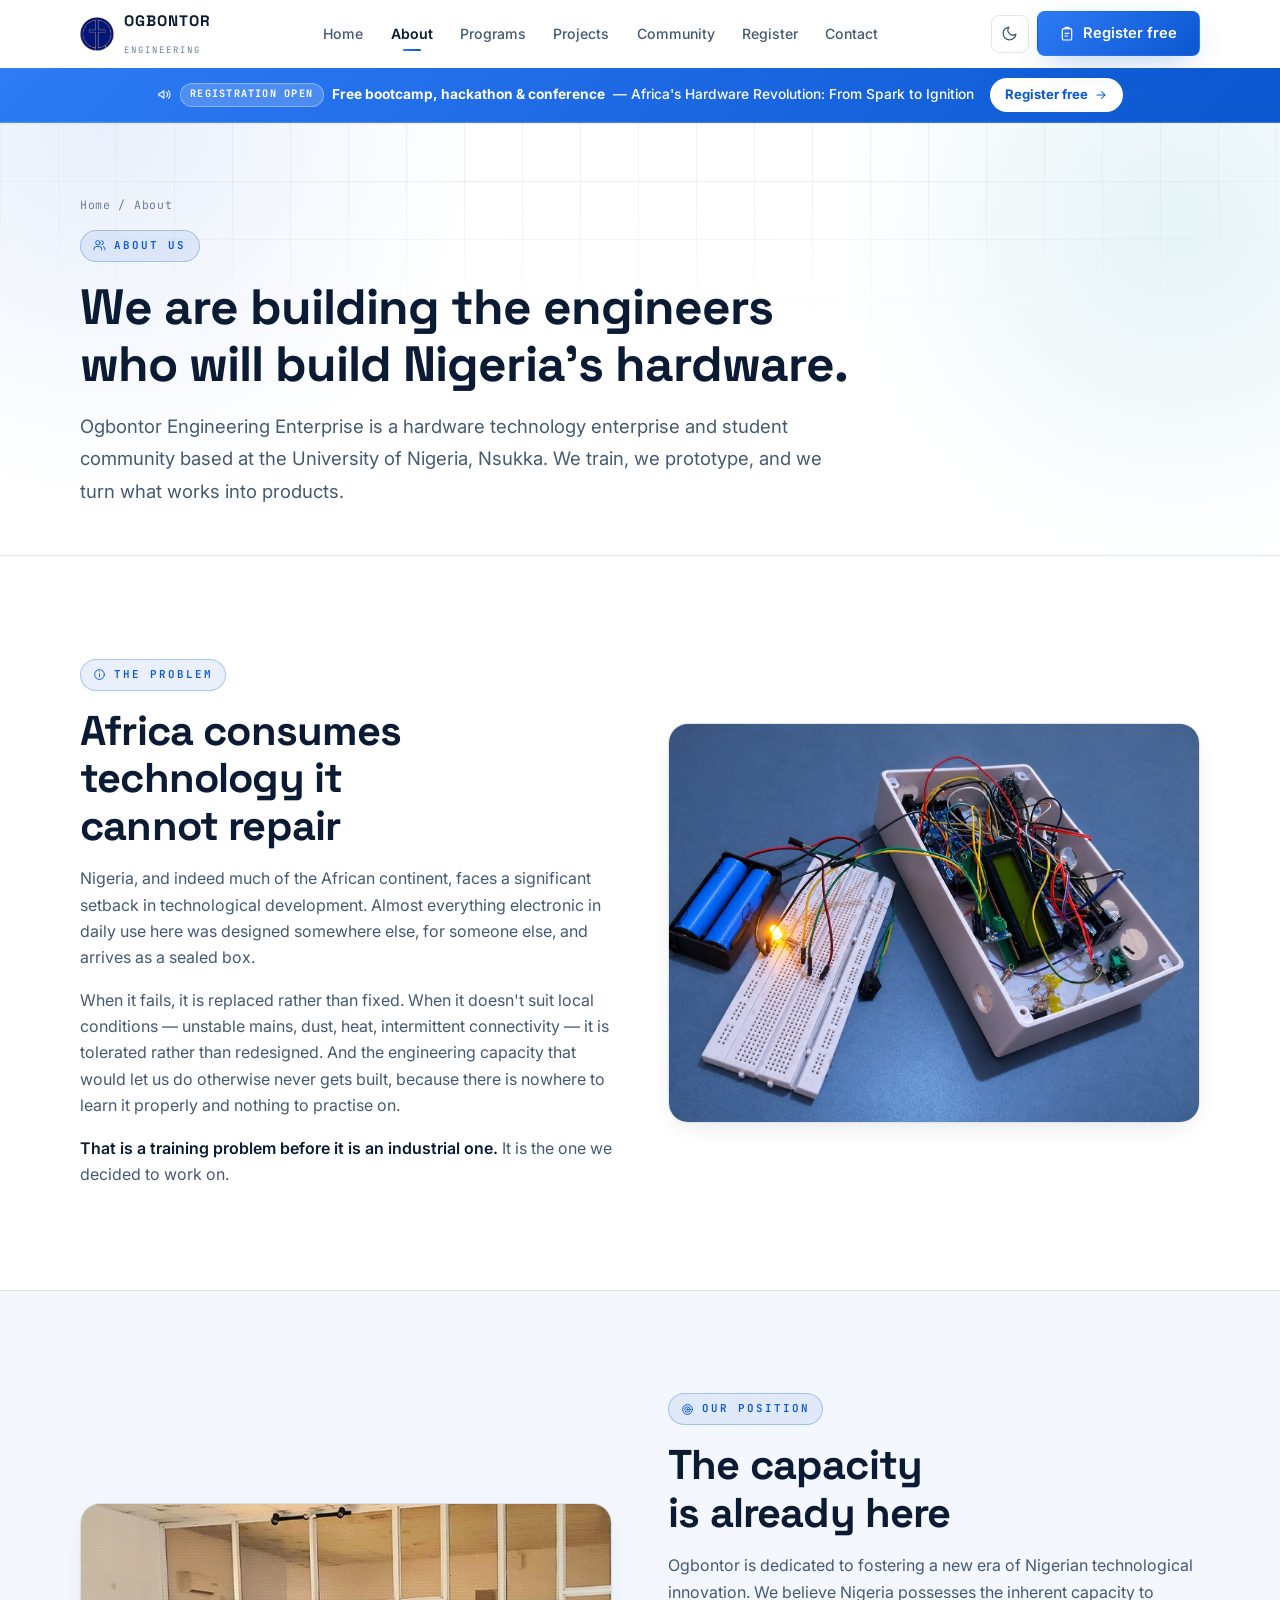
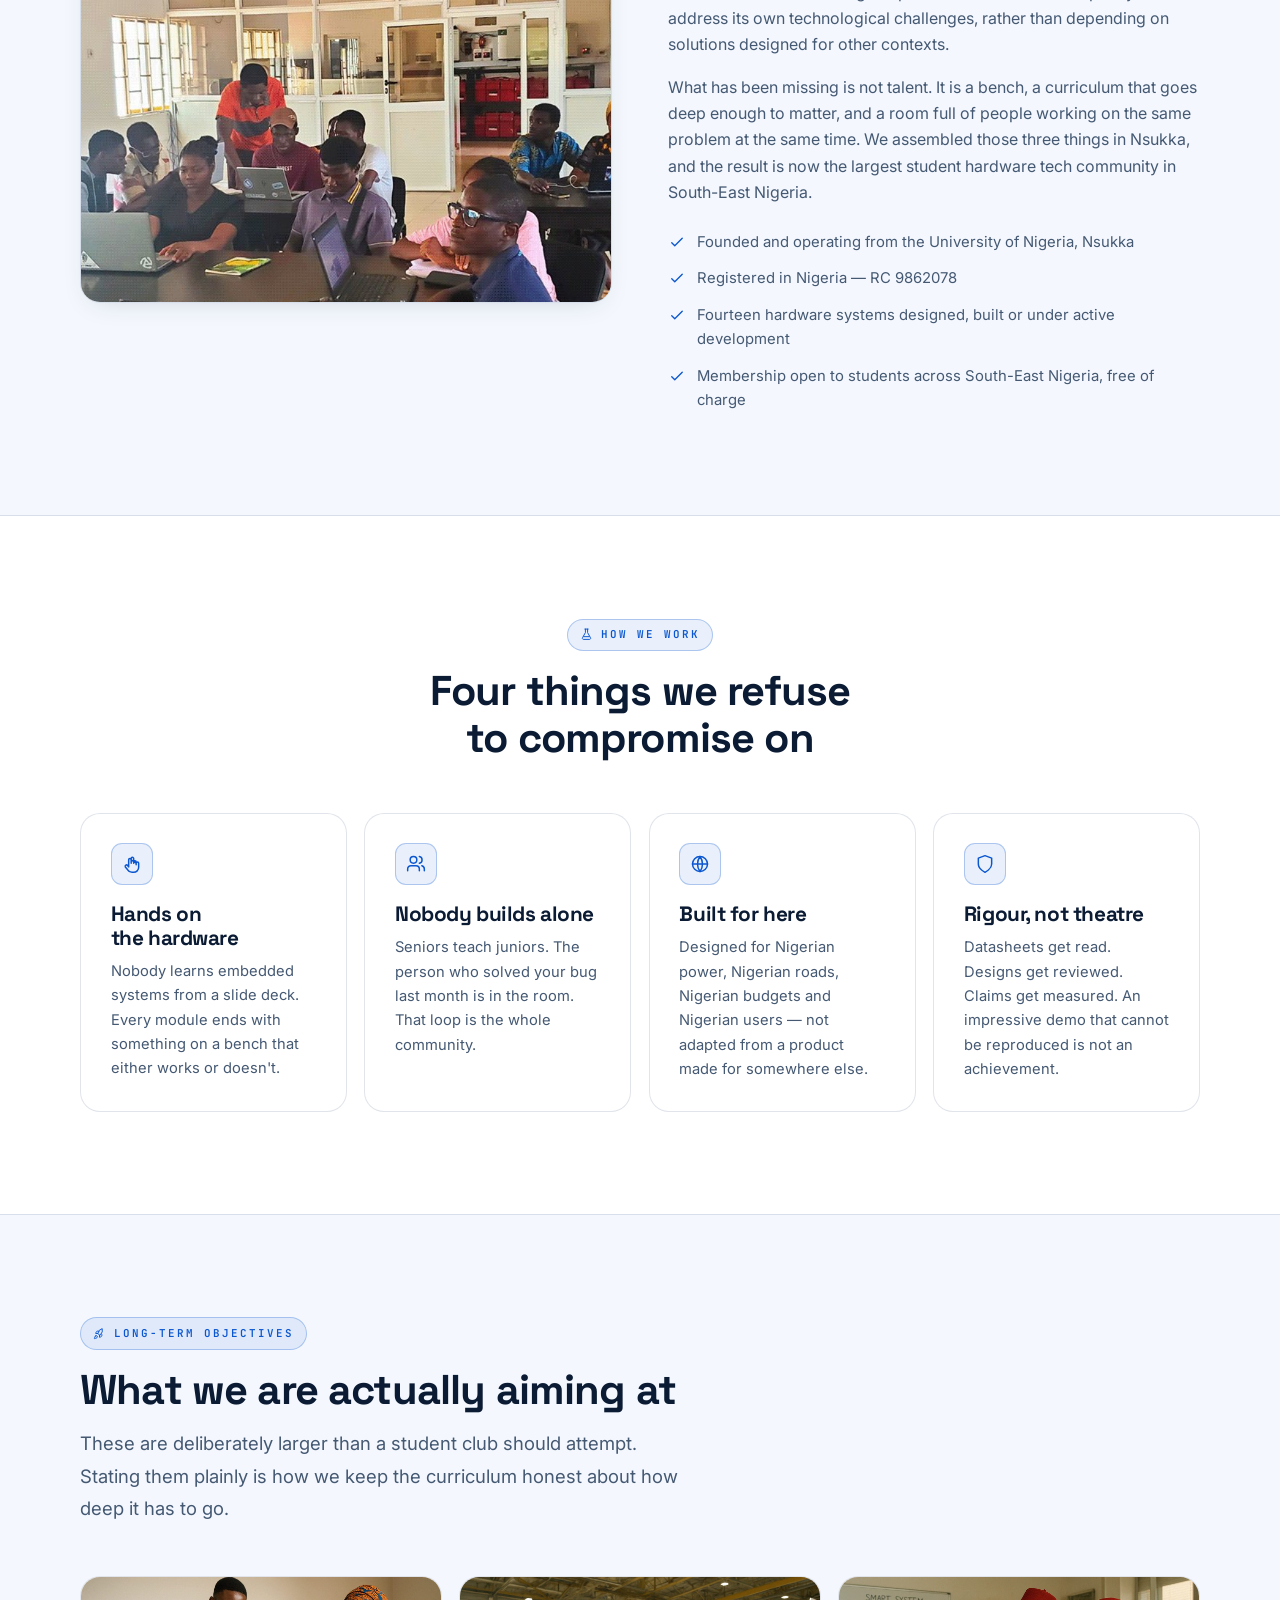
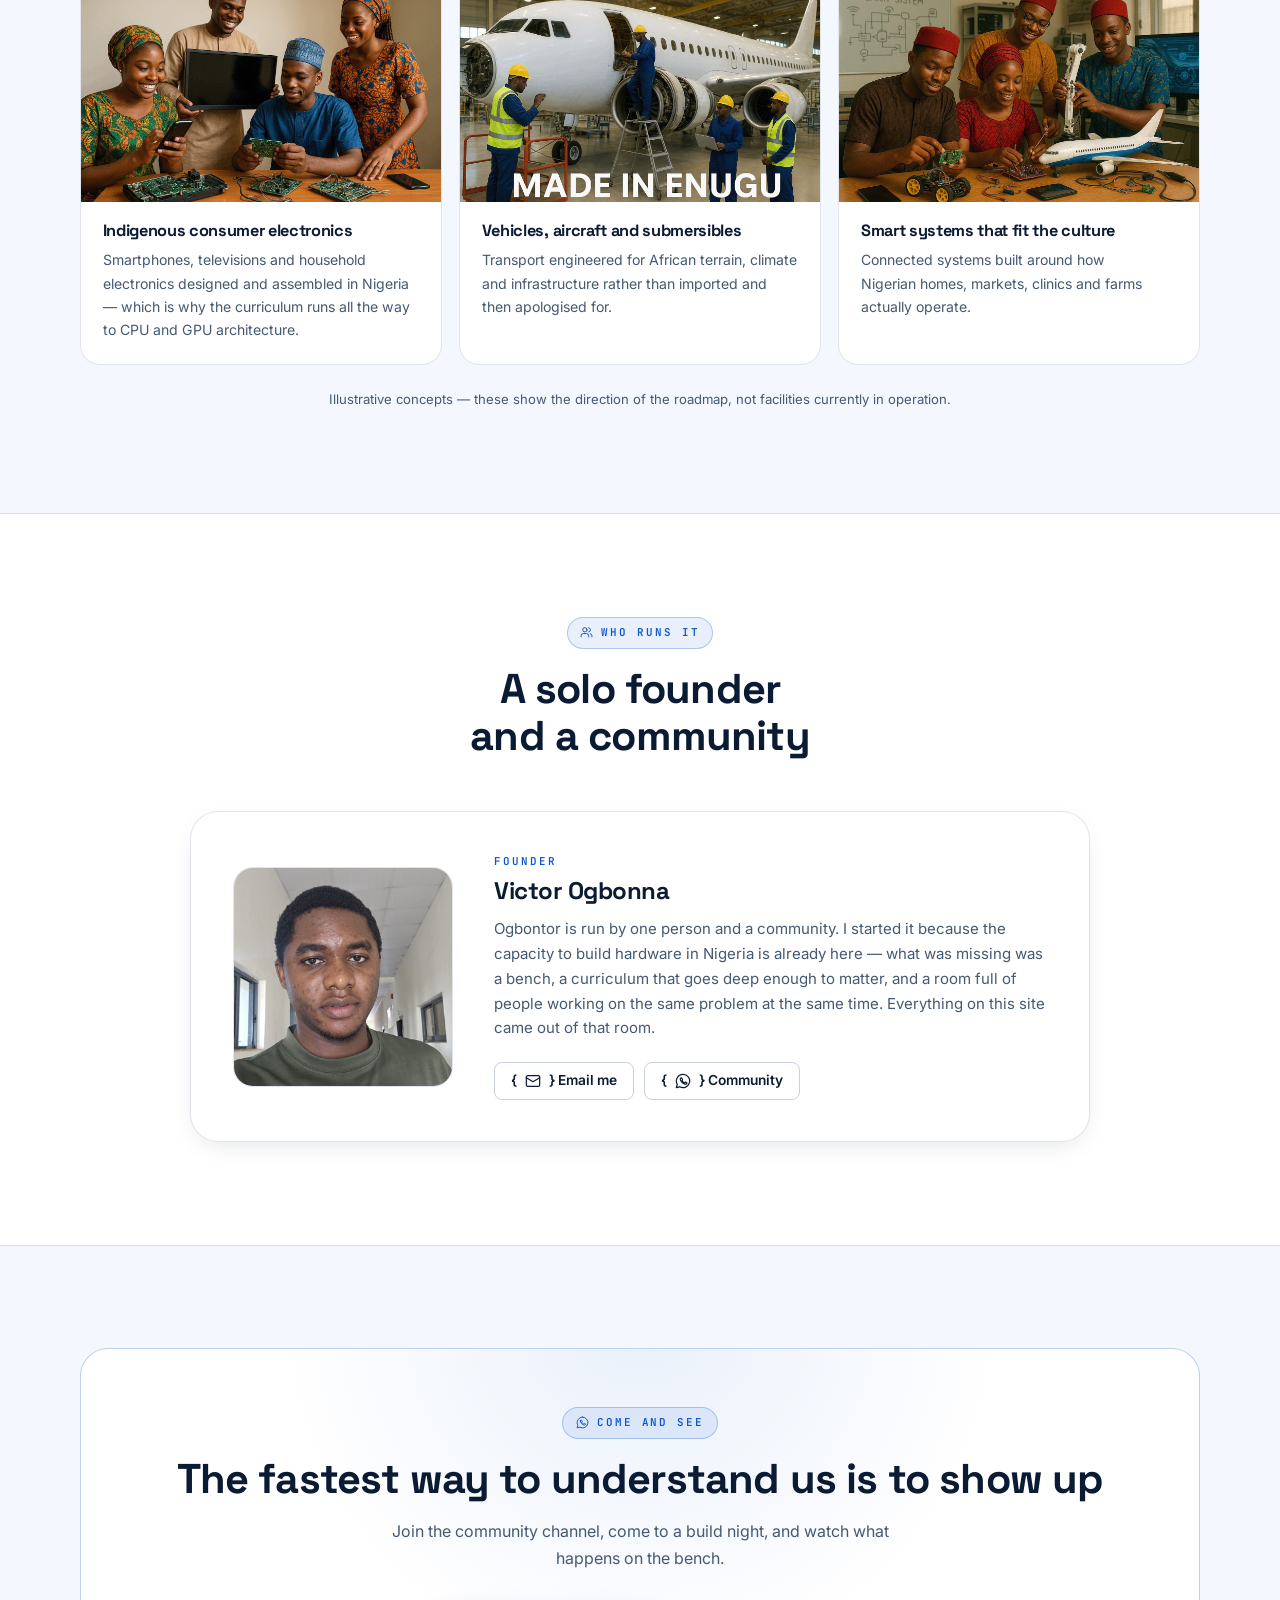
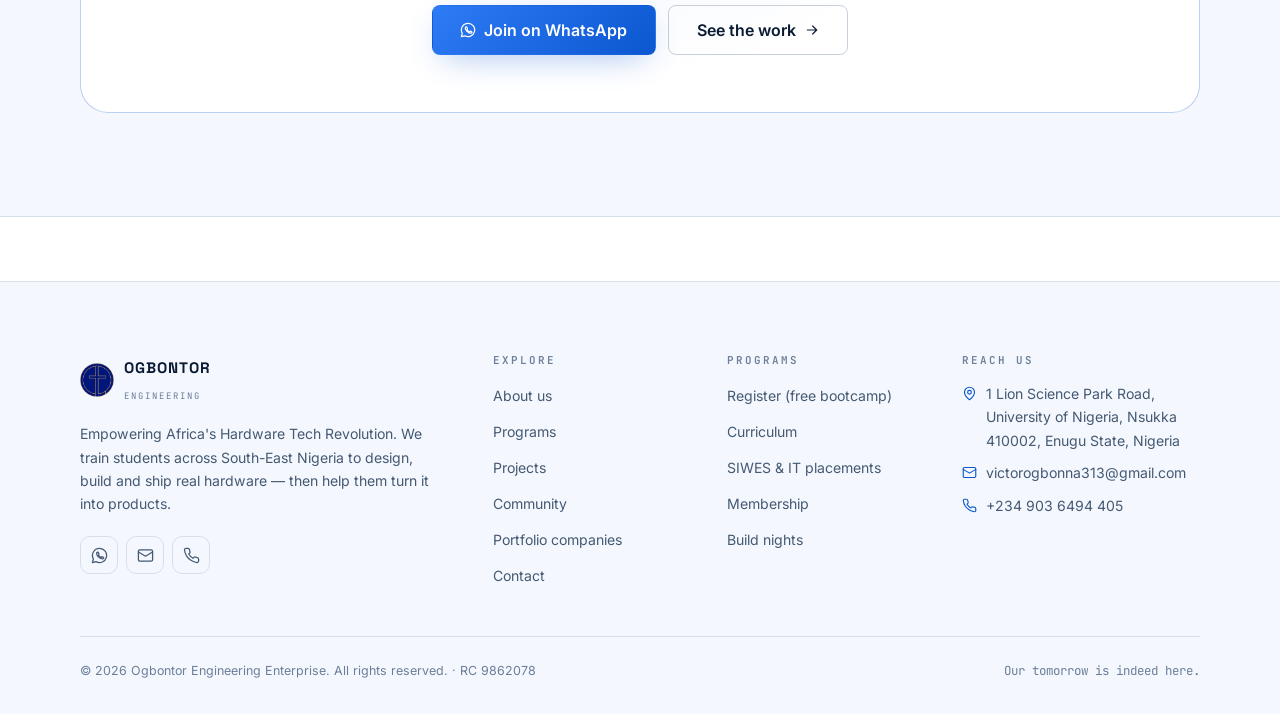
==== about.html @ 810be258 "Pre-warm the registration endpoint on intent; hash asset URLs Apps Script cold starts cost ~30s. A c" ====
<!doctype html>
<html lang="en">
<head>
<meta charset="utf-8">
<meta name="viewport" content="width=device-width, initial-scale=1">
<title>About — Ogbontor Engineering Enterprise</title>
<meta name="description" content="Who we are: a hardware technology enterprise and the largest student hardware tech community in South-East Nigeria, based at the University of Nigeria, Nsukka.">
<meta name="theme-color" content="#0B57D0">
<link rel="canonical" href="https://ogbontor.com/about.html">
<meta property="og:type" content="website">
<meta property="og:site_name" content="Ogbontor Engineering Enterprise">
<meta property="og:title" content="About — Ogbontor Engineering Enterprise">
<meta property="og:description" content="Who we are: a hardware technology enterprise and the largest student hardware tech community in South-East Nigeria, based at the University of Nigeria, Nsukka.">
<meta property="og:url" content="https://ogbontor.com/about.html">
<meta property="og:image" content="https://ogbontor.com/assets/img/og-image.png">
<meta name="twitter:card" content="summary_large_image">
<link rel="icon" href="assets/img/favicon.png" type="image/png">
<link rel="apple-touch-icon" href="assets/img/favicon.png">
<link rel="preconnect" href="https://fonts.googleapis.com">
<link rel="preconnect" href="https://fonts.gstatic.com" crossorigin>
<link rel="stylesheet" href="https://fonts.googleapis.com/css2?family=Inter:wght@400;500;600;700&family=Space+Grotesk:wght@500;600;700&family=JetBrains+Mono:wght@400;600&display=swap">
<meta name="register-endpoint" content="https://script.google.com/macros/s/AKfycbyH2rW40zmKwwqDDqF91gTuwTG6fb1hSAtO6N1WHHh8ukCKSzHLNXvC14F_ccUOmxnA/exec">
<link rel="stylesheet" href="assets/css/styles.css?v=672680fc">
<noscript><style>.reveal{opacity:1!important;transform:none!important}</style></noscript>
<script type="application/ld+json">
{
  "@context": "https://schema.org",
  "@type": ["Organization", "EducationalOrganization"],
  "name": "Ogbontor Engineering Enterprise",
  "alternateName": "Ogbontor",
  "url": "https://ogbontor.com/",
  "logo": "https://ogbontor.com/assets/img/logo.png",
  "image": "https://ogbontor.com/assets/img/og-image.png",
  "description": "The largest student hardware tech community in South-East Nigeria — training students in embedded systems, robotics, IoT and blockchain hardware.",
  "email": "victorogbonna313@gmail.com",
  "telephone": "+2349036494405",
  "slogan": "Empowering Africa's Hardware Tech Revolution",
  "identifier": "RC 9862078",
  "address": {
    "@type": "PostalAddress",
    "streetAddress": "1 Lion Science Park Road, University of Nigeria",
    "addressLocality": "Nsukka",
    "postalCode": "410002",
    "addressRegion": "Enugu State",
    "addressCountry": "NG"
  },
  "areaServed": "South-East Nigeria",
  "sameAs": ["https://chat.whatsapp.com/CBLct4fEPPa8FAFz10cGH8"]
}
</script>

<script>
  // Set the theme before first paint so there is no flash of the wrong colours.
  // Blue-on-white is the brand default; only an explicit choice switches to dark.
  (function(){try{if(localStorage.getItem("ogbontor-theme")==="dark")
     document.documentElement.setAttribute("data-theme","dark");}catch(e){}})();
</script>
</head>
<body>
<a class="skip-link" href="#main">Skip to content</a>

<header class="site-header">
  <div class="container nav">
    <a class="brand" href="index.html" aria-label="Ogbontor Engineering Enterprise — home">
      <img src="assets/img/logo.png" alt="" width="34" height="34">
      <span>
        <span class="brand-name">OGBONTOR</span><br>
        <span class="brand-sub">Engineering</span>
      </span>
    </a>

    <nav id="primary-nav" class="nav-links" aria-label="Primary">
          <a href="index.html">Home</a>
          <a href="about.html">About</a>
          <a href="programs.html">Programs</a>
          <a href="projects.html">Projects</a>
          <a href="community.html">Community</a>
          <a href="register.html">Register</a>
          <a href="contact.html">Contact</a>
    </nav>

    <div class="nav-actions">
      <button class="icon-btn" data-theme-toggle type="button" aria-label="Switch colour theme">
        <span class="theme-icon-sun"><svg viewBox="0 0 24 24" fill="none" stroke="currentColor" stroke-width="1.8" stroke-linecap="round" stroke-linejoin="round" aria-hidden="true"><circle cx="12" cy="12" r="4"/><path d="M12 2v2m0 16v2M4.9 4.9l1.4 1.4m11.4 11.4 1.4 1.4M2 12h2m16 0h2M4.9 19.1l1.4-1.4M17.7 6.3l1.4-1.4"/></svg></span>
        <span class="theme-icon-moon"><svg viewBox="0 0 24 24" fill="none" stroke="currentColor" stroke-width="1.8" stroke-linecap="round" stroke-linejoin="round" aria-hidden="true"><path d="M21 12.8A9 9 0 1 1 11.2 3a7 7 0 0 0 9.8 9.8z"/></svg></span>
      </button>
      <a class="btn btn--primary nav-cta" href="register.html"><svg viewBox="0 0 24 24" fill="none" stroke="currentColor" stroke-width="1.8" stroke-linecap="round" stroke-linejoin="round" aria-hidden="true"><rect x="5" y="4" width="14" height="17" rx="2"/><path d="M9 4V3a1 1 0 0 1 1-1h4a1 1 0 0 1 1 1v1"/><path d="M9 11h6M9 15h4"/></svg> Register free</a>
      <button class="icon-btn nav-toggle" data-nav-toggle type="button"
              aria-label="Toggle navigation" aria-expanded="false" aria-controls="primary-nav">
        <svg viewBox="0 0 24 24" fill="none" stroke="currentColor" stroke-width="1.8" stroke-linecap="round" stroke-linejoin="round" aria-hidden="true"><path d="M3 6h18M3 12h18M3 18h18"/></svg>
      </button>
    </div>
  </div>
</header>

<main id="main">

<div class="alert-bar">
  <div class="container">
    <p>
      <svg viewBox="0 0 24 24" fill="none" stroke="currentColor" stroke-width="1.8" stroke-linecap="round" stroke-linejoin="round" aria-hidden="true"><path d="M3 11v2a1 1 0 0 0 1 1h2l5 4V6L6 10H4a1 1 0 0 0-1 1z"/><path d="M15.5 8.5a5 5 0 0 1 0 7M18.5 6a9 9 0 0 1 0 12"/></svg>
      <span class="pill">Registration open</span>
      <strong>Free bootcamp, hackathon &amp; conference</strong>
      <span class="alert-tagline">&mdash; Africa's Hardware Revolution: From Spark to Ignition</span>
    </p>
    <a class="alert-cta" href="register.html">Register free <svg viewBox="0 0 24 24" fill="none" stroke="currentColor" stroke-width="1.8" stroke-linecap="round" stroke-linejoin="round" aria-hidden="true"><path d="M5 12h14m-6-6 6 6-6 6"/></svg></a>
  </div>
</div>
  <section class="page-hero">
    <div class="backdrop"><div class="grid-lines"></div></div>
    <div class="container">
      <p class="crumbs"><a href="index.html">Home</a> / About</p>
      <span class="eyebrow mt-2"><svg viewBox="0 0 24 24" fill="none" stroke="currentColor" stroke-width="1.8" stroke-linecap="round" stroke-linejoin="round" aria-hidden="true"><path d="M16 20v-2a4 4 0 0 0-4-4H6a4 4 0 0 0-4 4v2"/><circle cx="9" cy="7" r="4"/><path d="M22 20v-2a4 4 0 0 0-3-3.87M16 3.13A4 4 0 0 1 16 11"/></svg> About us</span>
      <h1>We are building the engineers who will build Nigeria's hardware.</h1>
      <p class="lede">Ogbontor Engineering Enterprise is a hardware technology enterprise and student community based at the University of Nigeria, Nsukka. We train, we prototype, and we turn what works into products.</p>
    </div>
  </section>

  <section class="section">
    <div class="container">
      <div class="split">
        <div>
          <span class="eyebrow"><svg viewBox="0 0 24 24" fill="none" stroke="currentColor" stroke-width="1.8" stroke-linecap="round" stroke-linejoin="round" aria-hidden="true"><circle cx="12" cy="12" r="9"/><path d="M12 11v5m0-9h.01"/></svg> The problem</span>
          <h2 class="mt-2">Africa consumes technology it cannot repair</h2>
          <div class="prose mt-2">
            <p>Nigeria, and indeed much of the African continent, faces a significant setback in
               technological development. Almost everything electronic in daily use here was designed
               somewhere else, for someone else, and arrives as a sealed box.</p>
            <p>When it fails, it is replaced rather than fixed. When it doesn't suit local conditions —
               unstable mains, dust, heat, intermittent connectivity — it is tolerated rather than redesigned.
               And the engineering capacity that would let us do otherwise never gets built, because there is
               nowhere to learn it properly and nothing to practise on.</p>
            <p><strong>That is a training problem before it is an industrial one.</strong> It is the one we
               decided to work on.</p>
          </div>
        </div>
        <figure class="reveal">
          <img src="assets/img/gallery/solar-build-process.jpg" alt="The solar measurement system under construction on a breadboard" loading="lazy" width="800" height="600">
        </figure>
      </div>
    </div>
  </section>

  <section class="section section--alt">
    <div class="container">
      <div class="split split--flip">
        <div>
          <span class="eyebrow"><svg viewBox="0 0 24 24" fill="none" stroke="currentColor" stroke-width="1.8" stroke-linecap="round" stroke-linejoin="round" aria-hidden="true"><circle cx="12" cy="12" r="9"/><circle cx="12" cy="12" r="5"/><circle cx="12" cy="12" r="1.5"/></svg> Our position</span>
          <h2 class="mt-2">The capacity is already here</h2>
          <div class="prose mt-2">
            <p>Ogbontor is dedicated to fostering a new era of Nigerian technological innovation. We
               believe Nigeria possesses the inherent capacity to address its own technological challenges,
               rather than depending on solutions designed for other contexts.</p>
            <p>What has been missing is not talent. It is a bench, a curriculum that goes deep enough to
               matter, and a room full of people working on the same problem at the same time. We assembled
               those three things in Nsukka, and the result is now the largest student hardware tech community
               in South-East Nigeria.</p>
          </div>
          <ul class="check-list">
            <li><svg viewBox="0 0 24 24" fill="none" stroke="currentColor" stroke-width="1.8" stroke-linecap="round" stroke-linejoin="round" aria-hidden="true"><path d="m5 13 4 4L19 7"/></svg><span>Founded and operating from the University of Nigeria, Nsukka</span></li>
            <li><svg viewBox="0 0 24 24" fill="none" stroke="currentColor" stroke-width="1.8" stroke-linecap="round" stroke-linejoin="round" aria-hidden="true"><path d="m5 13 4 4L19 7"/></svg><span>Registered in Nigeria &mdash; RC 9862078</span></li>
            <li><svg viewBox="0 0 24 24" fill="none" stroke="currentColor" stroke-width="1.8" stroke-linecap="round" stroke-linejoin="round" aria-hidden="true"><path d="m5 13 4 4L19 7"/></svg><span>Fourteen hardware systems designed, built or under active development</span></li>
            <li><svg viewBox="0 0 24 24" fill="none" stroke="currentColor" stroke-width="1.8" stroke-linecap="round" stroke-linejoin="round" aria-hidden="true"><path d="m5 13 4 4L19 7"/></svg><span>Membership open to students across South-East Nigeria, free of charge</span></li>
          </ul>
        </div>
        <figure class="reveal">
          <img src="assets/img/gallery/bootcamp-cohort-wide.jpg" alt="A bootcamp session with members working at computers" loading="lazy" width="800" height="600">
        </figure>
      </div>
    </div>
  </section>

  <section class="section">
    <div class="container">
      <div class="sec-head sec-head--center">
        <span class="eyebrow"><svg viewBox="0 0 24 24" fill="none" stroke="currentColor" stroke-width="1.8" stroke-linecap="round" stroke-linejoin="round" aria-hidden="true"><path d="M9 2h6M10 2v6.5L4.6 18a2 2 0 0 0 1.7 3h11.4a2 2 0 0 0 1.7-3L14 8.5V2"/><path d="M7 16h10"/></svg> How we work</span>
        <h2>Four things we refuse to compromise on</h2>
      </div>
      <div class="grid grid-4">
        <article class="card reveal" data-delay="0.00">
          <div class="card-ico"><svg viewBox="0 0 24 24" fill="none" stroke="currentColor" stroke-width="1.8" stroke-linecap="round" stroke-linejoin="round" aria-hidden="true"><path d="M11 11V5.5a1.5 1.5 0 0 1 3 0V11m0-1.5a1.5 1.5 0 0 1 3 0V13m0-2a1.5 1.5 0 0 1 3 0v5a6 6 0 0 1-6 6h-2a6 6 0 0 1-5.2-3L4 15.5a1.6 1.6 0 0 1 2.7-1.7L8 15.5V7a1.5 1.5 0 0 1 3 0z"/></svg></div>
          <h3>Hands on the hardware</h3><p>Nobody learns embedded systems from a slide deck. Every module ends with something on a bench that either works or doesn't.</p>
        </article>
        <article class="card reveal" data-delay="0.07">
          <div class="card-ico"><svg viewBox="0 0 24 24" fill="none" stroke="currentColor" stroke-width="1.8" stroke-linecap="round" stroke-linejoin="round" aria-hidden="true"><path d="M16 20v-2a4 4 0 0 0-4-4H6a4 4 0 0 0-4 4v2"/><circle cx="9" cy="7" r="4"/><path d="M22 20v-2a4 4 0 0 0-3-3.87M16 3.13A4 4 0 0 1 16 11"/></svg></div>
          <h3>Nobody builds alone</h3><p>Seniors teach juniors. The person who solved your bug last month is in the room. That loop is the whole community.</p>
        </article>
        <article class="card reveal" data-delay="0.14">
          <div class="card-ico"><svg viewBox="0 0 24 24" fill="none" stroke="currentColor" stroke-width="1.8" stroke-linecap="round" stroke-linejoin="round" aria-hidden="true"><circle cx="12" cy="12" r="9"/><path d="M3 12h18M12 3a15 15 0 0 1 0 18 15 15 0 0 1 0-18z"/></svg></div>
          <h3>Built for here</h3><p>Designed for Nigerian power, Nigerian roads, Nigerian budgets and Nigerian users — not adapted from a product made for somewhere else.</p>
        </article>
        <article class="card reveal" data-delay="0.21">
          <div class="card-ico"><svg viewBox="0 0 24 24" fill="none" stroke="currentColor" stroke-width="1.8" stroke-linecap="round" stroke-linejoin="round" aria-hidden="true"><path d="M12 22s8-4 8-10V5l-8-3-8 3v7c0 6 8 10 8 10z"/></svg></div>
          <h3>Rigour, not theatre</h3><p>Datasheets get read. Designs get reviewed. Claims get measured. An impressive demo that cannot be reproduced is not an achievement.</p>
        </article>
      </div>
    </div>
  </section>

  <section class="section section--alt">
    <div class="container">
      <div class="sec-head">
        <span class="eyebrow"><svg viewBox="0 0 24 24" fill="none" stroke="currentColor" stroke-width="1.8" stroke-linecap="round" stroke-linejoin="round" aria-hidden="true"><path d="M4.5 16.5c-1.5 1.3-2 5-2 5s3.7-.5 5-2a2.1 2.1 0 0 0-3-3z"/><path d="M12 15 9 12a11 11 0 0 1 8-9 11 11 0 0 1-3 11z"/><path d="M9 12H5s.5-3 2-4 4 0 4 0"/><path d="M12 15v4s3-.5 4-2 0-4 0-4"/></svg> Long-term objectives</span>
        <h2>What we are actually aiming at</h2>
        <p class="lede">These are deliberately larger than a student club should attempt. Stating them
          plainly is how we keep the curriculum honest about how deep it has to go.</p>
      </div>
      <div class="grid grid-3">
        <article class="project reveal">
          <div class="project-media">
            <img src="assets/img/gallery/vision-electronics.jpg" alt="Concept: Nigerian engineers working with circuit boards and consumer devices" loading="lazy" width="800" height="500">
          </div>
          <div class="project-body">
            <h3>Indigenous consumer electronics</h3>
            <p>Smartphones, televisions and household electronics designed and assembled in Nigeria — which is
               why the curriculum runs all the way to CPU and GPU architecture.</p>
          </div>
        </article>
        <article class="project reveal" data-delay="0.08">
          <div class="project-media">
            <img src="assets/img/gallery/made-in-enugu-aircraft.jpg" alt="Concept: aircraft assembly and maintenance in Enugu" loading="lazy" width="800" height="500">
          </div>
          <div class="project-body">
            <h3>Vehicles, aircraft and submersibles</h3>
            <p>Transport engineered for African terrain, climate and infrastructure rather than imported and
               then apologised for.</p>
          </div>
        </article>
        <article class="project reveal" data-delay="0.16">
          <div class="project-media">
            <img src="assets/img/gallery/vision-smart-systems.jpg" alt="Concept: a team developing smart systems and robotics" loading="lazy" width="800" height="500">
          </div>
          <div class="project-body">
            <h3>Smart systems that fit the culture</h3>
            <p>Connected systems built around how Nigerian homes, markets, clinics and farms actually operate.</p>
          </div>
        </article>
      </div>
      <p class="center muted mt-3" style="font-size:.82rem">Illustrative concepts — these show the direction of the roadmap, not facilities currently in operation.</p>
    </div>
  </section>

  <section class="section">
    <div class="container">
      <div class="sec-head sec-head--center">
        <span class="eyebrow"><svg viewBox="0 0 24 24" fill="none" stroke="currentColor" stroke-width="1.8" stroke-linecap="round" stroke-linejoin="round" aria-hidden="true"><path d="M16 20v-2a4 4 0 0 0-4-4H6a4 4 0 0 0-4 4v2"/><circle cx="9" cy="7" r="4"/><path d="M22 20v-2a4 4 0 0 0-3-3.87M16 3.13A4 4 0 0 1 16 11"/></svg> Who runs it</span>
        <h2>A solo founder and a community</h2>
      </div>
        <article class="founder reveal">
          <img src="assets/img/team/founder.jpg" alt="Victor Ogbonna, founder of Ogbontor Engineering Enterprise"
               width="360" height="360" loading="lazy">
          <div>
            <p class="founder-role">Founder</p>
            <h3>Victor Ogbonna</h3>
            <p class="founder-bio">Ogbontor is run by one person and a community. I started it because the
              capacity to build hardware in Nigeria is already here — what was missing was a bench, a
              curriculum that goes deep enough to matter, and a room full of people working on the same
              problem at the same time. Everything on this site came out of that room.</p>
            <div class="founder-links">
              <a class="btn btn--ghost" href="mailto:victorogbonna313@gmail.com">{<svg viewBox="0 0 24 24" fill="none" stroke="currentColor" stroke-width="1.8" stroke-linecap="round" stroke-linejoin="round" aria-hidden="true"><rect x="2" y="4" width="20" height="16" rx="2"/><path d="m2 7 10 6 10-6"/></svg>} Email me</a>
              <a class="btn btn--ghost" href="https://chat.whatsapp.com/CBLct4fEPPa8FAFz10cGH8" target="_blank" rel="noopener">{<svg viewBox="0 0 24 24" fill="none" stroke="currentColor" stroke-width="1.8" stroke-linecap="round" stroke-linejoin="round" aria-hidden="true"><path d="M12 2a10 10 0 0 0-8.6 15L2 22l5.1-1.3A10 10 0 1 0 12 2z"/><path d="M8.5 7.8c.2-.4.4-.4.7-.4h.6c.2 0 .4 0 .6.5l.8 2c.1.3 0 .5-.1.7l-.4.5c-.2.2-.3.4-.1.7a7 7 0 0 0 3.2 2.8c.3.1.5.1.7-.1l.6-.7c.2-.2.4-.2.6-.1l1.9.9c.3.1.4.3.4.5a2 2 0 0 1-1.4 1.6c-.5.2-1.2.2-3.5-.8a9.5 9.5 0 0 1-4.6-4.6c-.8-1.7-.6-2.6-.4-3.1z"/></svg>} Community</a>
            </div>
          </div>
        </article>
    </div>
  </section>

  <section class="section section--alt">
    <div class="container">
      <div class="cta-band reveal">
        <span class="eyebrow"><svg viewBox="0 0 24 24" fill="none" stroke="currentColor" stroke-width="1.8" stroke-linecap="round" stroke-linejoin="round" aria-hidden="true"><path d="M12 2a10 10 0 0 0-8.6 15L2 22l5.1-1.3A10 10 0 1 0 12 2z"/><path d="M8.5 7.8c.2-.4.4-.4.7-.4h.6c.2 0 .4 0 .6.5l.8 2c.1.3 0 .5-.1.7l-.4.5c-.2.2-.3.4-.1.7a7 7 0 0 0 3.2 2.8c.3.1.5.1.7-.1l.6-.7c.2-.2.4-.2.6-.1l1.9.9c.3.1.4.3.4.5a2 2 0 0 1-1.4 1.6c-.5.2-1.2.2-3.5-.8a9.5 9.5 0 0 1-4.6-4.6c-.8-1.7-.6-2.6-.4-3.1z"/></svg> Come and see</span>
        <h2 class="mt-2">The fastest way to understand us is to show up</h2>
        <p>Join the community channel, come to a build night, and watch what happens on the bench.</p>
        <div class="hero-cta">
          <a class="btn btn--primary btn--lg" href="https://chat.whatsapp.com/CBLct4fEPPa8FAFz10cGH8" target="_blank" rel="noopener"><svg viewBox="0 0 24 24" fill="none" stroke="currentColor" stroke-width="1.8" stroke-linecap="round" stroke-linejoin="round" aria-hidden="true"><path d="M12 2a10 10 0 0 0-8.6 15L2 22l5.1-1.3A10 10 0 1 0 12 2z"/><path d="M8.5 7.8c.2-.4.4-.4.7-.4h.6c.2 0 .4 0 .6.5l.8 2c.1.3 0 .5-.1.7l-.4.5c-.2.2-.3.4-.1.7a7 7 0 0 0 3.2 2.8c.3.1.5.1.7-.1l.6-.7c.2-.2.4-.2.6-.1l1.9.9c.3.1.4.3.4.5a2 2 0 0 1-1.4 1.6c-.5.2-1.2.2-3.5-.8a9.5 9.5 0 0 1-4.6-4.6c-.8-1.7-.6-2.6-.4-3.1z"/></svg> Join on WhatsApp</a>
          <a class="btn btn--ghost btn--lg" href="projects.html">See the work <svg viewBox="0 0 24 24" fill="none" stroke="currentColor" stroke-width="1.8" stroke-linecap="round" stroke-linejoin="round" aria-hidden="true"><path d="M5 12h14m-6-6 6 6-6 6"/></svg></a>
        </div>
      </div>
    </div>
  </section>

</main>

<footer class="site-footer">
  <div class="container">
    <div class="footer-grid">
      <div class="footer-brand">
        <a class="brand" href="index.html">
          <img src="assets/img/logo.png" alt="" width="34" height="34">
          <span>
            <span class="brand-name">OGBONTOR</span><br>
            <span class="brand-sub">Engineering</span>
          </span>
        </a>
        <p>Empowering Africa's Hardware Tech Revolution. We train students across South-East Nigeria to design, build and ship
           real hardware — then help them turn it into products.</p>
        <div class="socials">
          <a href="https://chat.whatsapp.com/CBLct4fEPPa8FAFz10cGH8" target="_blank" rel="noopener" aria-label="WhatsApp community"><svg viewBox="0 0 24 24" fill="none" stroke="currentColor" stroke-width="1.8" stroke-linecap="round" stroke-linejoin="round" aria-hidden="true"><path d="M12 2a10 10 0 0 0-8.6 15L2 22l5.1-1.3A10 10 0 1 0 12 2z"/><path d="M8.5 7.8c.2-.4.4-.4.7-.4h.6c.2 0 .4 0 .6.5l.8 2c.1.3 0 .5-.1.7l-.4.5c-.2.2-.3.4-.1.7a7 7 0 0 0 3.2 2.8c.3.1.5.1.7-.1l.6-.7c.2-.2.4-.2.6-.1l1.9.9c.3.1.4.3.4.5a2 2 0 0 1-1.4 1.6c-.5.2-1.2.2-3.5-.8a9.5 9.5 0 0 1-4.6-4.6c-.8-1.7-.6-2.6-.4-3.1z"/></svg></a>
          <a href="mailto:victorogbonna313@gmail.com" aria-label="Email us"><svg viewBox="0 0 24 24" fill="none" stroke="currentColor" stroke-width="1.8" stroke-linecap="round" stroke-linejoin="round" aria-hidden="true"><rect x="2" y="4" width="20" height="16" rx="2"/><path d="m2 7 10 6 10-6"/></svg></a>
          <a href="tel:+2349036494405" aria-label="Call us"><svg viewBox="0 0 24 24" fill="none" stroke="currentColor" stroke-width="1.8" stroke-linecap="round" stroke-linejoin="round" aria-hidden="true"><path d="M22 16.9v3a2 2 0 0 1-2.2 2 19.8 19.8 0 0 1-8.6-3.1 19.5 19.5 0 0 1-6-6A19.8 19.8 0 0 1 2.1 4.2 2 2 0 0 1 4.1 2h3a2 2 0 0 1 2 1.7c.1 1 .4 1.9.7 2.8a2 2 0 0 1-.5 2.1L8.1 9.9a16 16 0 0 0 6 6l1.3-1.3a2 2 0 0 1 2.1-.4c.9.3 1.8.6 2.8.7a2 2 0 0 1 1.7 2z"/></svg></a>
        </div>
      </div>

      <div class="footer-col">
        <h2>Explore</h2>
        <ul>
          <li><a href="about.html">About us</a></li>
          <li><a href="programs.html">Programs</a></li>
          <li><a href="projects.html">Projects</a></li>
          <li><a href="community.html">Community</a></li>
          <li><a href="index.html#portfolio">Portfolio companies</a></li>
          <li><a href="contact.html">Contact</a></li>
        </ul>
      </div>

      <div class="footer-col">
        <h2>Programs</h2>
        <ul>
          <li><a href="register.html">Register (free bootcamp)</a></li>
          <li><a href="programs.html#curriculum">Curriculum</a></li>
          <li><a href="programs.html#siwes">SIWES &amp; IT placements</a></li>
          <li><a href="programs.html#membership">Membership</a></li>
          <li><a href="community.html#events">Build nights</a></li>
        </ul>
      </div>

      <div class="footer-col">
        <h2>Reach us</h2>
        <ul class="footer-contact">
          <li><svg viewBox="0 0 24 24" fill="none" stroke="currentColor" stroke-width="1.8" stroke-linecap="round" stroke-linejoin="round" aria-hidden="true"><path d="M20 10c0 6-8 12-8 12s-8-6-8-12a8 8 0 0 1 16 0z"/><circle cx="12" cy="10" r="3"/></svg><a href="https://www.google.com/maps/search/?api=1&query=Lion+Science+Park+Road%2C+University+of+Nigeria%2C+Nsukka%2C+Enugu+State%2C+Nigeria" target="_blank" rel="noopener">1 Lion Science Park Road, University of Nigeria, Nsukka 410002, Enugu State, Nigeria</a></li>
          <li><svg viewBox="0 0 24 24" fill="none" stroke="currentColor" stroke-width="1.8" stroke-linecap="round" stroke-linejoin="round" aria-hidden="true"><rect x="2" y="4" width="20" height="16" rx="2"/><path d="m2 7 10 6 10-6"/></svg><a href="mailto:victorogbonna313@gmail.com">victorogbonna313@gmail.com</a></li>
          <li><svg viewBox="0 0 24 24" fill="none" stroke="currentColor" stroke-width="1.8" stroke-linecap="round" stroke-linejoin="round" aria-hidden="true"><path d="M22 16.9v3a2 2 0 0 1-2.2 2 19.8 19.8 0 0 1-8.6-3.1 19.5 19.5 0 0 1-6-6A19.8 19.8 0 0 1 2.1 4.2 2 2 0 0 1 4.1 2h3a2 2 0 0 1 2 1.7c.1 1 .4 1.9.7 2.8a2 2 0 0 1-.5 2.1L8.1 9.9a16 16 0 0 0 6 6l1.3-1.3a2 2 0 0 1 2.1-.4c.9.3 1.8.6 2.8.7a2 2 0 0 1 1.7 2z"/></svg><a href="tel:+2349036494405">+234 903 6494 405</a></li>
        </ul>
      </div>
    </div>

    <div class="footer-bottom">
      <span>&copy; <span data-year>2026</span> Ogbontor Engineering Enterprise. All rights reserved. &middot; RC 9862078</span>
      <span class="mono">Our tomorrow is indeed here.</span>
    </div>
  </div>
</footer>

<div class="lightbox" data-lightbox role="dialog" aria-modal="true" aria-label="Image viewer">
  <button class="lightbox-close" type="button" aria-label="Close image viewer"><svg viewBox="0 0 24 24" fill="none" stroke="currentColor" stroke-width="1.8" stroke-linecap="round" stroke-linejoin="round" aria-hidden="true"><path d="M18 6 6 18M6 6l12 12"/></svg></button>
  <div>
    <img alt="">
    <p class="lightbox-cap"></p>
  </div>
</div>

<script src="assets/js/main.js?v=75091985"></script>
</body>
</html>
---- assets/css/styles.css ----
/* ==========================================================================
   Ogbontor Engineering Enterprise — design system
   Dark-first. Light theme is a full token swap, not an afterthought.
   ========================================================================== */

/* ---------- Tokens ----------
   Blue and white is the brand. Light is the DEFAULT theme; dark is a deep-navy
   variant of the same palette, opted into via [data-theme="dark"].            */
:root {
  --ink:        #FFFFFF;
  --surface:    #F4F8FE;
  --surface-2:  #FFFFFF;
  --surface-3:  #E9F1FC;
  --line:       rgba(10, 42, 94, .12);
  --line-2:     rgba(10, 42, 94, .22);
  --text:       #0A1B33;
  --text-muted: #455973;
  --text-subtle:#6B7E99;

  --accent:      #0B57D0;
  --accent-hi:   #2E7BF6;
  --accent-deep: #063A93;
  --accent-soft: rgba(11, 87, 208, .09);
  --accent-line: rgba(11, 87, 208, .28);
  --cyan:        #0A8FB3;
  --cyan-soft:   rgba(10, 143, 179, .10);

  --grad:      linear-gradient(135deg, #2E7BF6 0%, #0B57D0 100%);
  --grad-text: linear-gradient(100deg, #2E7BF6 0%, #0B57D0 55%, #063A93 100%);
  --glow:      0 10px 34px -12px rgba(11, 87, 208, .45);

  --shadow-sm: 0 1px 2px rgba(10, 27, 51, .06);
  --shadow:    0 8px 28px -12px rgba(10, 27, 51, .18);
  --shadow-lg: 0 24px 58px -24px rgba(10, 27, 51, .26);

  --r-sm: 8px; --r: 14px; --r-lg: 20px; --r-xl: 28px;
  --container: 1200px;
  --pad: clamp(1.15rem, 4vw, 2.5rem);

  --font: "Inter", ui-sans-serif, system-ui, -apple-system, "Segoe UI", Roboto, sans-serif;
  --font-display: "Space Grotesk", var(--font);
  --font-mono: "JetBrains Mono", ui-monospace, SFMono-Regular, Menlo, monospace;

  --header-h: 68px;
  color-scheme: light;
}

[data-theme="dark"] {
  --ink:        #060C18;
  --surface:    #0B1424;
  --surface-2:  #101B2F;
  --surface-3:  #16233B;
  --line:       rgba(255, 255, 255, .10);
  --line-2:     rgba(255, 255, 255, .18);
  --text:       #EAF1FB;
  --text-muted: #9DAFC7;
  --text-subtle:#6E819B;

  --accent:      #5C9BFF;
  --accent-hi:   #8CBAFF;
  --accent-deep: #2E7BF6;
  --accent-soft: rgba(92, 155, 255, .14);
  --accent-line: rgba(92, 155, 255, .32);
  --cyan:        #35C7E4;
  --cyan-soft:   rgba(53, 199, 228, .13);

  --grad:      linear-gradient(135deg, #5C9BFF 0%, #2E7BF6 100%);
  --grad-text: linear-gradient(100deg, #8CBAFF 0%, #5C9BFF 52%, #2E7BF6 100%);
  --glow:      0 10px 40px -12px rgba(92, 155, 255, .45);
  --shadow-sm: 0 1px 2px rgba(0, 0, 0, .4);
  --shadow:    0 8px 30px -10px rgba(0, 0, 0, .6);
  --shadow-lg: 0 24px 60px -20px rgba(0, 0, 0, .75);
  color-scheme: dark;
}

/* ---------- Reset ---------- */
*, *::before, *::after { box-sizing: border-box; }
* { margin: 0; }
html { -webkit-text-size-adjust: 100%; scroll-behavior: smooth; scroll-padding-top: calc(var(--header-h) + 18px); }
@media (prefers-reduced-motion: reduce) {
  html { scroll-behavior: auto; }
  *, *::before, *::after { animation-duration: .001ms !important; animation-iteration-count: 1 !important; transition-duration: .001ms !important; }
}
body {
  font-family: var(--font);
  background: var(--ink);
  color: var(--text);
  line-height: 1.65;
  -webkit-font-smoothing: antialiased;
  overflow-x: hidden;
}
img, svg, video { display: block; max-width: 100%; height: auto; }
a { color: inherit; text-decoration: none; }
button, input, textarea, select { font: inherit; color: inherit; }
:focus-visible { outline: 2px solid var(--accent); outline-offset: 3px; border-radius: 4px; }
::selection { background: var(--accent); color: #fff; }

/* ---------- Type ---------- */
h1,h2,h3,h4 { font-family: var(--font-display); font-weight: 700; line-height: 1.14; letter-spacing: -.02em; text-wrap: balance; }
h1 { font-size: clamp(2.2rem, 6vw, 4rem); }
h2 { font-size: clamp(1.65rem, 3.6vw, 2.6rem); }
h3 { font-size: clamp(1.05rem, 1.8vw, 1.3rem); }
p  { text-wrap: pretty; }
.lede { font-size: clamp(1rem, 1.7vw, 1.16rem); color: var(--text-muted); line-height: 1.75; }
.grad-text { background: var(--grad-text); -webkit-background-clip: text; background-clip: text; color: transparent; }

/* ---------- Layout ---------- */
.container { width: 100%; max-width: var(--container); margin-inline: auto; padding-inline: var(--pad); }
.section { padding-block: clamp(3.5rem, 8vw, 7rem); position: relative; }
.section--tight { padding-block: clamp(2.5rem, 5vw, 4rem); }
.section--alt { background: var(--surface); border-block: 1px solid var(--line); }
.skip-link {
  position: absolute; left: 12px; top: -60px; z-index: 200;
  background: var(--accent); color: #fff; padding: .6rem 1rem; border-radius: var(--r-sm); font-weight: 600;
  transition: top .18s;
}
.skip-link:focus { top: 12px; }

/* ---------- Eyebrow / section head ---------- */
.eyebrow {
  display: inline-flex; align-items: center; gap: .5rem;
  font-family: var(--font-mono); font-size: .68rem; font-weight: 600;
  letter-spacing: .18em; text-transform: uppercase; color: var(--accent);
  background: var(--accent-soft); border: 1px solid var(--accent-line);
  padding: .38rem .78rem; border-radius: 999px;
}
.eyebrow svg { width: 13px; height: 13px; }
.sec-head { max-width: 62ch; margin-bottom: clamp(2rem, 4vw, 3.25rem); }
.sec-head--center { margin-inline: auto; text-align: center; }
.sec-head h2 { margin-top: 1rem; }
.sec-head p { margin-top: .9rem; }

/* ---------- Buttons ---------- */
.btn {
  display: inline-flex; align-items: center; justify-content: center; gap: .5rem;
  font-weight: 600; font-size: .92rem; line-height: 1;
  padding: .82rem 1.35rem; border-radius: var(--r-sm);
  border: 1px solid transparent; cursor: pointer;
  transition: transform .18s cubic-bezier(.2,.8,.3,1), box-shadow .18s, background .18s, border-color .18s, color .18s;
  white-space: nowrap;
}
.btn svg { width: 16px; height: 16px; flex: none; }
.btn:hover { transform: translateY(-2px); }
.btn:active { transform: translateY(0); }
.btn--primary { background: var(--grad); color: #fff; box-shadow: var(--glow); }
.btn--primary:hover { box-shadow: 0 14px 44px -10px rgba(255,107,26,.6); }
.btn--ghost { background: transparent; border-color: var(--line-2); color: var(--text); }
.btn--ghost:hover { background: var(--surface-2); border-color: var(--accent-line); }
.btn--solid { background: var(--text); color: var(--ink); }
.btn--lg { padding: 1rem 1.7rem; font-size: 1rem; }
.btn--block { width: 100%; }

/* ---------- Header ---------- */
.site-header {
  position: sticky; top: 0; z-index: 100;
  height: var(--header-h);
  display: flex; align-items: center;
  background: color-mix(in srgb, var(--ink) 78%, transparent);
  backdrop-filter: blur(14px) saturate(1.6);
  -webkit-backdrop-filter: blur(14px) saturate(1.6);
  border-bottom: 1px solid transparent;
  transition: border-color .25s, background .25s;
}
.site-header.is-stuck { border-bottom-color: var(--line); background: color-mix(in srgb, var(--ink) 92%, transparent); }
.nav { display: flex; align-items: center; justify-content: space-between; gap: 1rem; }
.brand { display: flex; align-items: center; gap: .65rem; flex: none; }
.brand img { width: 34px; height: 34px; }
.brand-name { font-family: var(--font-display); font-weight: 700; font-size: .95rem; letter-spacing: .06em; line-height: 1.15; }
.brand-sub { font-family: var(--font-mono); font-size: .56rem; letter-spacing: .22em; text-transform: uppercase; color: var(--text-subtle); }
.nav-links { display: flex; align-items: center; gap: .15rem; }
.nav-links a {
  font-size: .88rem; font-weight: 500; color: var(--text-muted);
  padding: .5rem .78rem; border-radius: var(--r-sm); transition: color .16s, background .16s;
}
.nav-links a:hover { color: var(--text); background: var(--surface-2); }
.nav-links a.is-active { color: var(--text); font-weight: 600; }
.nav-links a.is-active::after {
  content: ""; display: block; height: 2px; width: 18px; margin: 3px auto -6px;
  background: var(--grad); border-radius: 2px;
}
.nav-actions { display: flex; align-items: center; gap: .5rem; flex: none; }
.icon-btn {
  width: 38px; height: 38px; display: grid; place-items: center;
  background: transparent; border: 1px solid var(--line); border-radius: var(--r-sm);
  cursor: pointer; color: var(--text-muted); transition: color .16s, border-color .16s, background .16s;
}
.icon-btn:hover { color: var(--text); border-color: var(--line-2); background: var(--surface-2); }
.icon-btn svg { width: 17px; height: 17px; }
.nav-toggle { display: none; }
.theme-icon-moon { display: block; }
.theme-icon-sun  { display: none; }
[data-theme="dark"] .theme-icon-moon { display: none; }
[data-theme="dark"] .theme-icon-sun  { display: block; }

/* Mobile nav */
@media (max-width: 900px) {
  .nav-links {
    position: fixed; inset: var(--header-h) 0 auto 0;
    flex-direction: column; align-items: stretch; gap: 0;
    background: var(--surface); border-bottom: 1px solid var(--line);
    padding: .5rem var(--pad) 1.25rem;
    box-shadow: var(--shadow-lg);
    transform: translateY(-8px); opacity: 0; pointer-events: none;
    transition: opacity .2s, transform .2s;
    max-height: calc(100dvh - var(--header-h)); overflow-y: auto;
  }
  .nav-links.is-open { transform: none; opacity: 1; pointer-events: auto; }
  .nav-links a { padding: .85rem .5rem; font-size: 1rem; border-bottom: 1px solid var(--line); border-radius: 0; }
  .nav-links a.is-active::after { display: none; }
  .nav-links a.is-active { color: var(--accent); }
  .nav-toggle { display: grid; }
  .nav-cta { display: none; }
}

/* ---------- Backdrop ---------- */
.backdrop { position: absolute; inset: 0; overflow: hidden; pointer-events: none; z-index: 0; }
.backdrop::before {
  content: ""; position: absolute; inset: -20% -10% auto -10%; height: 720px;
  background:
    radial-gradient(620px circle at 15% 12%, var(--accent-soft), transparent 62%),
    radial-gradient(560px circle at 85% 26%, var(--cyan-soft), transparent 62%);
}
.grid-lines {
  position: absolute; inset: 0;
  background-image: linear-gradient(var(--line) 1px, transparent 1px), linear-gradient(90deg, var(--line) 1px, transparent 1px);
  background-size: 58px 58px;
  mask-image: radial-gradient(ellipse 100% 62% at 50% 0%, #000 30%, transparent 78%);
  -webkit-mask-image: radial-gradient(ellipse 100% 62% at 50% 0%, #000 30%, transparent 78%);
  opacity: .5;
}

/* ---------- Hero ---------- */
.hero { position: relative; padding-block: clamp(3rem, 8vw, 6.5rem) clamp(3rem, 7vw, 5.5rem); overflow: hidden; }
.hero .container { position: relative; z-index: 1; }
.hero-grid { display: grid; gap: clamp(2.5rem, 5vw, 4rem); align-items: center; }
@media (min-width: 980px) { .hero-grid { grid-template-columns: 1.08fr .92fr; } }
.hero h1 { margin-top: 1.4rem; }
.hero .lede { margin-top: 1.35rem; max-width: 56ch; }
.hero-cta { display: flex; flex-wrap: wrap; gap: .8rem; margin-top: 2.1rem; }
.hero-note {
  margin-top: 1.15rem; font-size: .82rem; color: var(--text-subtle);
  display: flex; align-items: center; gap: .45rem; flex-wrap: wrap;
}
.hero-note svg { width: 14px; height: 14px; color: var(--accent); flex: none; }
.hero-note > span { display: inline-flex; align-items: center; gap: .45rem; white-space: nowrap; }

/* Hero collage */
.collage { display: grid; grid-template-columns: 1fr 1fr; gap: .85rem; }
.collage figure { position: relative; margin: 0; border-radius: var(--r); overflow: hidden; border: 1px solid var(--line); background: var(--surface-2); box-shadow: var(--shadow); }
.collage img { width: 100%; height: 100%; object-fit: cover; aspect-ratio: 4/3; transition: transform .6s cubic-bezier(.2,.8,.3,1); }
.collage figure:hover img { transform: scale(1.05); }
.collage figure:first-child { grid-column: 1 / -1; }
.collage figure:first-child img { aspect-ratio: 16/9; }
.collage figcaption {
  position: absolute; left: 0; right: 0; bottom: 0;
  padding: 1.5rem .85rem .7rem;
  font-family: var(--font-mono); font-size: .64rem; letter-spacing: .12em; text-transform: uppercase;
  color: #fff; background: linear-gradient(transparent, rgba(0,0,0,.82));
}

/* ---------- Stat band ---------- */
.stats { display: grid; grid-template-columns: repeat(2, 1fr); gap: 1px; background: var(--line); border: 1px solid var(--line); border-radius: var(--r-lg); overflow: hidden; }
@media (min-width: 760px) { .stats { grid-template-columns: repeat(4, 1fr); } }
.stat { background: var(--surface); padding: clamp(1.3rem, 3vw, 2rem) 1.2rem; text-align: center; }
.stat-num { font-family: var(--font-display); font-size: clamp(1.7rem, 4vw, 2.6rem); font-weight: 700; line-height: 1; letter-spacing: -.03em; }
.stat-label { margin-top: .5rem; font-size: .76rem; color: var(--text-muted); letter-spacing: .04em; }

/* ---------- Cards ---------- */
.card {
  background: var(--surface-2); border: 1px solid var(--line);
  border-radius: var(--r-lg); padding: clamp(1.3rem, 2.6vw, 1.85rem);
  position: relative; overflow: hidden;
  transition: transform .25s cubic-bezier(.2,.8,.3,1), border-color .25s, box-shadow .25s;
  height: 100%;
}
.card:hover { transform: translateY(-4px); border-color: var(--accent-line); box-shadow: var(--shadow-lg); }
.card-ico {
  width: 42px; height: 42px; border-radius: 11px; display: grid; place-items: center;
  background: var(--accent-soft); border: 1px solid var(--accent-line); color: var(--accent); margin-bottom: 1.1rem;
}
.card-ico svg { width: 20px; height: 20px; }
.card h3 { margin-bottom: .55rem; }
.card p { font-size: .92rem; color: var(--text-muted); }
.card-num {
  position: absolute; top: 1.25rem; right: 1.35rem;
  font-family: var(--font-mono); font-size: .72rem; color: var(--text-subtle);
}

.grid { display: grid; gap: 1.1rem; }
.grid-2 { grid-template-columns: repeat(auto-fit, minmax(300px, 1fr)); }
.grid-3 { grid-template-columns: repeat(auto-fit, minmax(270px, 1fr)); }
.grid-4 { grid-template-columns: repeat(auto-fit, minmax(225px, 1fr)); }

/* ---------- Project cards ---------- */
.project {
  display: flex; flex-direction: column;
  background: var(--surface-2); border: 1px solid var(--line); border-radius: var(--r-lg);
  overflow: hidden; height: 100%;
  transition: transform .25s cubic-bezier(.2,.8,.3,1), border-color .25s, box-shadow .25s;
}
.project:hover { transform: translateY(-4px); border-color: var(--accent-line); box-shadow: var(--shadow-lg); }
.project-media { position: relative; aspect-ratio: 16/10; overflow: hidden; background: var(--surface-3); }
.project-media img { width: 100%; height: 100%; object-fit: cover; transition: transform .6s cubic-bezier(.2,.8,.3,1); }
.project:hover .project-media img { transform: scale(1.06); }
.project-body { padding: 1.25rem 1.35rem 1.45rem; display: flex; flex-direction: column; gap: .5rem; flex: 1; }
.project-body h3 { font-size: 1.02rem; }
.project-body p { font-size: .88rem; color: var(--text-muted); flex: 1; }
.tag {
  display: inline-flex; align-items: center; gap: .35rem;
  font-family: var(--font-mono); font-size: .62rem; font-weight: 600;
  letter-spacing: .1em; text-transform: uppercase;
  padding: .3rem .6rem; border-radius: 999px;
  background: var(--surface-3); border: 1px solid var(--line); color: var(--text-muted);
}
.tag--live { background: var(--cyan-soft); border-color: color-mix(in srgb, var(--cyan) 35%, transparent); color: var(--cyan); }
.tag--wip  { background: var(--accent-soft); border-color: var(--accent-line); color: var(--accent); }
.tag-row { display: flex; flex-wrap: wrap; gap: .4rem; }
.badge-float { position: absolute; top: .8rem; left: .8rem; z-index: 1; backdrop-filter: blur(8px); }

/* ---------- Curriculum ---------- */
.tier { border: 1px solid var(--line); border-radius: var(--r-lg); background: var(--surface-2); overflow: hidden; }
.tier + .tier { margin-top: 1.1rem; }
.tier-head {
  display: flex; align-items: center; gap: 1rem; padding: 1.15rem clamp(1.1rem, 2.4vw, 1.6rem);
  background: var(--surface-3); border-bottom: 1px solid var(--line);
}
.tier-rn {
  font-family: var(--font-mono); font-size: .78rem; font-weight: 700; color: var(--accent);
  background: var(--accent-soft); border: 1px solid var(--accent-line);
  width: 40px; height: 40px; border-radius: 10px; display: grid; place-items: center; flex: none;
}
.tier-head h3 { font-size: 1.02rem; }
.tier-head p { font-size: .8rem; color: var(--text-muted); }
.modules { list-style: none; padding: .9rem; margin: 0; display: grid; gap: .5rem; }
@media (min-width: 720px) { .modules { grid-template-columns: 1fr 1fr; } }
.modules li {
  display: flex; align-items: flex-start; gap: .7rem;
  padding: .7rem .85rem; border-radius: var(--r-sm);
  background: var(--surface); border: 1px solid var(--line);
  font-size: .89rem; transition: border-color .2s, background .2s;
}
.modules li:hover { border-color: var(--accent-line); background: var(--surface-3); }
.mod-n { font-family: var(--font-mono); font-size: .7rem; color: var(--accent); flex: none; padding-top: .12rem; font-weight: 600; }

/* ---------- Gallery ---------- */
.gallery { columns: 1; column-gap: 1rem; }
@media (min-width: 640px) { .gallery { columns: 2; } }
@media (min-width: 1000px) { .gallery { columns: 3; } }
.gallery figure {
  break-inside: avoid; margin: 0 0 1rem; border-radius: var(--r); overflow: hidden;
  border: 1px solid var(--line); background: var(--surface-2); cursor: zoom-in; position: relative;
}
.gallery img { width: 100%; transition: transform .5s cubic-bezier(.2,.8,.3,1), filter .3s; }
.gallery figure:hover img { transform: scale(1.04); filter: brightness(1.06); }
.gallery figcaption {
  position: absolute; inset: auto 0 0 0; padding: 2rem .9rem .8rem;
  background: linear-gradient(transparent, rgba(0,0,0,.85)); color: #fff;
  font-size: .78rem; opacity: 0; transition: opacity .28s;
}
.gallery figure:hover figcaption, .gallery figure:focus-within figcaption { opacity: 1; }

/* Lightbox */
.lightbox {
  position: fixed; inset: 0; z-index: 300; display: none;
  place-items: center; padding: clamp(1rem, 4vw, 3rem);
  background: rgba(4,6,9,.94); backdrop-filter: blur(6px);
}
.lightbox.is-open { display: grid; }
.lightbox img { max-width: min(1100px, 100%); max-height: 82vh; border-radius: var(--r); box-shadow: var(--shadow-lg); }
.lightbox-cap { margin-top: 1rem; text-align: center; color: #C9D3E0; font-size: .85rem; }
.lightbox-close {
  position: absolute; top: 1.1rem; right: 1.1rem;
  width: 44px; height: 44px; border-radius: 50%; border: 1px solid rgba(255,255,255,.22);
  background: rgba(255,255,255,.07); color: #fff; cursor: pointer; display: grid; place-items: center;
}
.lightbox-close:hover { background: rgba(255,255,255,.16); }

/* ---------- Team & partners ---------- */
.person { text-align: center; }
.person img {
  width: 100%; aspect-ratio: 1; object-fit: cover;
  border-radius: var(--r-lg); border: 1px solid var(--line); background: var(--surface-2);
  transition: border-color .25s, transform .25s;
}
.person:hover img { border-color: var(--accent-line); transform: translateY(-3px); }
.person h3 { margin-top: .95rem; font-size: .98rem; }
.person p { font-size: .8rem; color: var(--accent); font-family: var(--font-mono); letter-spacing: .05em; }
.partners { display: grid; grid-template-columns: repeat(auto-fit, minmax(140px, 1fr)); gap: 1px; background: var(--line); border: 1px solid var(--line); border-radius: var(--r-lg); overflow: hidden; }
.partners > div { background: var(--surface); display: grid; place-items: center; padding: 1.5rem 1rem; }
.partners img { max-height: 52px; width: auto; opacity: .75; transition: opacity .25s; }
.partners > div:hover img { opacity: 1; }

/* ---------- FAQ ---------- */
.faq { border: 1px solid var(--line); border-radius: var(--r-lg); overflow: hidden; background: var(--surface-2); }
.faq details { border-bottom: 1px solid var(--line); }
.faq details:last-child { border-bottom: 0; }
.faq summary {
  display: flex; align-items: center; justify-content: space-between; gap: 1rem;
  padding: 1.15rem clamp(1.1rem, 2.4vw, 1.6rem); cursor: pointer; list-style: none;
  font-weight: 600; font-size: .96rem; font-family: var(--font-display);
  transition: background .18s, color .18s;
}
.faq summary::-webkit-details-marker { display: none; }
.faq summary:hover { background: var(--surface-3); color: var(--accent); }
.faq summary::after {
  content: ""; flex: none; width: 11px; height: 11px;
  border-right: 2px solid currentColor; border-bottom: 2px solid currentColor;
  transform: rotate(45deg) translate(-2px,-2px); transition: transform .25s; opacity: .55;
}
.faq details[open] summary::after { transform: rotate(-135deg) translate(-3px,-3px); }
.faq details[open] summary { color: var(--accent); }
.faq-body { padding: 0 clamp(1.1rem, 2.4vw, 1.6rem) 1.35rem; color: var(--text-muted); font-size: .92rem; max-width: 78ch; }

/* ---------- CTA band ---------- */
.cta-band {
  position: relative; overflow: hidden;
  border: 1px solid var(--accent-line); border-radius: var(--r-xl);
  background: var(--surface-2);
  padding: clamp(2.2rem, 5vw, 3.6rem) clamp(1.4rem, 4vw, 3rem);
  text-align: center;
}
.cta-band::before {
  content: ""; position: absolute; inset: 0;
  background: radial-gradient(560px circle at 50% -10%, var(--accent-soft), transparent 65%);
}
.cta-band > * { position: relative; }
.cta-band p { margin: 1rem auto 0; max-width: 54ch; color: var(--text-muted); }
.cta-band .hero-cta { justify-content: center; }

/* ---------- Forms ---------- */
.field { display: grid; gap: .4rem; margin-bottom: 1rem; }
.field label { font-size: .82rem; font-weight: 600; color: var(--text-muted); }
.field .req { color: var(--accent); }
.input, .textarea, .select {
  width: 100%; background: var(--surface); border: 1px solid var(--line);
  border-radius: var(--r-sm); padding: .78rem .9rem; font-size: .92rem;
  transition: border-color .18s, box-shadow .18s, background .18s;
}
.input::placeholder, .textarea::placeholder { color: var(--text-subtle); }
.input:focus, .textarea:focus, .select:focus {
  outline: none; border-color: var(--accent);
  box-shadow: 0 0 0 3px var(--accent-soft); background: var(--surface-2);
}
.textarea { resize: vertical; min-height: 128px; }
.form-note { font-size: .78rem; color: var(--text-subtle); margin-top: .75rem; }
.form-status { margin-top: .9rem; font-size: .88rem; padding: .75rem .9rem; border-radius: var(--r-sm); display: none; }
.form-status.is-ok  { display: block; background: var(--cyan-soft); border: 1px solid color-mix(in srgb, var(--cyan) 35%, transparent); color: var(--cyan); }
.form-status.is-err { display: block; background: var(--accent-soft); border: 1px solid var(--accent-line); color: var(--accent); }

/* ---------- Footer ---------- */
.site-footer { background: var(--surface); border-top: 1px solid var(--line); padding-block: clamp(2.75rem, 6vw, 4.5rem) 2rem; margin-top: clamp(2rem,5vw,4rem); }
.footer-grid { display: grid; gap: 2.25rem; }
@media (min-width: 760px)  { .footer-grid { grid-template-columns: 1.6fr 1fr 1fr; } }
@media (min-width: 1040px) { .footer-grid { grid-template-columns: 1.9fr 1fr 1fr 1.2fr; } }
.footer-brand p { font-size: .88rem; color: var(--text-muted); margin-top: 1rem; max-width: 42ch; }
.footer-col h2 { font-family: var(--font-mono); font-size: .68rem; letter-spacing: .18em; text-transform: uppercase; color: var(--text-subtle); margin-bottom: 1rem; font-weight: 600; }
.footer-col ul { list-style: none; padding: 0; display: grid; gap: .6rem; }
.footer-col a { font-size: .88rem; color: var(--text-muted); transition: color .16s; }
.footer-col a:hover { color: var(--accent); }
.footer-contact li { font-size: .88rem; color: var(--text-muted); display: flex; gap: .6rem; align-items: flex-start; }
.footer-contact svg { width: 15px; height: 15px; color: var(--accent); flex: none; margin-top: .22rem; }
.socials { display: flex; gap: .5rem; margin-top: 1.3rem; }
.socials a {
  width: 38px; height: 38px; border-radius: 10px; display: grid; place-items: center;
  border: 1px solid var(--line); color: var(--text-muted); transition: all .18s;
}
.socials a:hover { color: var(--accent); border-color: var(--accent-line); background: var(--accent-soft); transform: translateY(-2px); }
.socials svg { width: 17px; height: 17px; }
.footer-bottom {
  margin-top: clamp(2rem, 4vw, 3rem); padding-top: 1.5rem; border-top: 1px solid var(--line);
  display: flex; flex-wrap: wrap; gap: .75rem 1.5rem; align-items: center; justify-content: space-between;
  font-size: .78rem; color: var(--text-subtle);
}
.footer-bottom a:hover { color: var(--accent); }

/* ---------- Utilities & motion ---------- */
.reveal { opacity: 0; transform: translateY(18px); transition: opacity .6s cubic-bezier(.2,.8,.3,1), transform .6s cubic-bezier(.2,.8,.3,1); }
.reveal.is-in { opacity: 1; transform: none; }
@media (prefers-reduced-motion: reduce) { .reveal { opacity: 1; transform: none; } }
.center { text-align: center; }
.mt-1 { margin-top: .5rem; } .mt-2 { margin-top: 1rem; } .mt-3 { margin-top: 1.5rem; } .mt-4 { margin-top: 2rem; }
.muted { color: var(--text-muted); }
.mono { font-family: var(--font-mono); }
.visually-hidden {
  position: absolute !important; width: 1px; height: 1px; padding: 0; margin: -1px;
  overflow: hidden; clip: rect(0 0 0 0); white-space: nowrap; border: 0;
}
.prose p + p { margin-top: 1rem; }
.prose { color: var(--text-muted); max-width: 70ch; }
.prose strong { color: var(--text); font-weight: 600; }

/* Page hero (inner pages) */
.page-hero { position: relative; overflow: hidden; padding-block: clamp(2.75rem, 6vw, 4.5rem) clamp(2rem, 4vw, 3rem); border-bottom: 1px solid var(--line); }
.page-hero .container { position: relative; z-index: 1; }
.page-hero h1 { margin-top: 1.1rem; font-size: clamp(1.9rem, 5vw, 3.1rem); }
.page-hero .lede { margin-top: 1.1rem; max-width: 62ch; }
.crumbs { font-family: var(--font-mono); font-size: .72rem; color: var(--text-subtle); letter-spacing: .06em; }
.crumbs a:hover { color: var(--accent); }

/* Split feature rows */
.split { display: grid; gap: clamp(2rem, 5vw, 3.5rem); align-items: center; }
@media (min-width: 900px) { .split { grid-template-columns: 1fr 1fr; } .split--flip > *:first-child { order: 2; } }
.split figure { margin: 0; border-radius: var(--r-lg); overflow: hidden; border: 1px solid var(--line); box-shadow: var(--shadow); }
.split img { width: 100%; aspect-ratio: 4/3; object-fit: cover; }
.check-list { list-style: none; padding: 0; display: grid; gap: .75rem; margin-top: 1.5rem; }
.check-list li { display: flex; gap: .7rem; align-items: flex-start; font-size: .93rem; color: var(--text-muted); }
.check-list svg { width: 18px; height: 18px; color: var(--accent); flex: none; margin-top: .18rem; }

/* Notice / callout */
.callout {
  border: 1px solid var(--accent-line); background: var(--accent-soft);
  border-radius: var(--r); padding: 1.1rem 1.25rem; font-size: .9rem;
  display: flex; gap: .8rem; align-items: flex-start;
}
.callout svg { width: 18px; height: 18px; color: var(--accent); flex: none; margin-top: .18rem; }

/* ---------- Video stage ----------
   The 3D-printer clip is shot portrait. Rather than letterbox it into black, the
   stage is a landscape 16:9 frame with a blurred copy of the same footage filling
   the background and the sharp video centred on top. */
.video-stage {
  position: relative; aspect-ratio: 16 / 9; width: 100%;
  max-width: 920px; margin-inline: auto;
  border-radius: var(--r-lg); overflow: hidden;
  background: #08152B; border: 1px solid var(--line); box-shadow: var(--shadow-lg);
}
.video-stage video { display: block; }
.video-stage .video-bg {
  position: absolute; inset: 0; width: 100%; height: 100%;
  object-fit: cover; filter: blur(30px) brightness(.5) saturate(1.25);
  transform: scale(1.2);
}
/* Absolutely positioned with top/bottom pinned, so height:100% resolves against a
   definite containing block (it does NOT resolve on an aspect-ratio'd auto grid
   row — that made the portrait clip overflow the stage). width:auto then lets the
   element hug the video's own aspect ratio, so the frame sits on the picture
   itself rather than on the letterboxed box. */
.video-stage .video-main {
  position: absolute; top: 0; bottom: 0; left: 50%;
  transform: translateX(-50%);
  height: 100%; width: auto; max-width: 100%;
  border-radius: 6px;
  box-shadow: 0 0 0 1px rgba(255,255,255,.14), 0 20px 55px -18px rgba(0,0,0,.8);
}
/* If the clip turns out to be sideways-recorded rather than truly portrait,
   add class "is-rotated" to .video-stage. */
.video-stage.is-rotated .video-main { transform: translateX(-50%) rotate(90deg); }
.video-fallback {
  position: absolute; inset: 0; display: grid; place-items: center; text-align: center;
  padding: 1.5rem; color: #DCE7F7; font-size: .9rem; gap: .4rem;
}
.video-cap {
  margin-top: .85rem; font-size: .8rem; color: var(--text-subtle); text-align: center;
}

/* ---------- Bootcamp banner ---------- */
.bootcamp {
  position: relative; overflow: hidden; border-radius: var(--r-xl);
  background: linear-gradient(135deg, #0B57D0 0%, #063A93 62%, #05286A 100%);
  color: #fff; padding: clamp(2rem, 5vw, 3.4rem) clamp(1.4rem, 4vw, 3rem);
  border: 1px solid rgba(255,255,255,.14);
}
.bootcamp::before {
  content: ""; position: absolute; inset: 0; opacity: .5;
  background-image: linear-gradient(rgba(255,255,255,.10) 1px, transparent 1px),
                    linear-gradient(90deg, rgba(255,255,255,.10) 1px, transparent 1px);
  background-size: 54px 54px;
  mask-image: radial-gradient(ellipse 80% 100% at 85% 0%, #000 10%, transparent 72%);
  -webkit-mask-image: radial-gradient(ellipse 80% 100% at 85% 0%, #000 10%, transparent 72%);
}
.bootcamp > * { position: relative; }
.bootcamp .eyebrow {
  color: #fff; background: rgba(255,255,255,.15); border-color: rgba(255,255,255,.30);
}
.bootcamp h2 { margin-top: 1rem; }
.bootcamp .theme-line {
  font-family: var(--font-display); font-weight: 600;
  font-size: clamp(1rem, 2.2vw, 1.3rem); color: #BFD8FF; margin-top: .6rem;
}
.bootcamp p { color: #D6E4FA; margin-top: 1rem; max-width: 58ch; }
.bootcamp .btn--primary { background: #fff; color: #0B57D0; box-shadow: 0 10px 30px -12px rgba(0,0,0,.5); }
.bootcamp .btn--ghost { border-color: rgba(255,255,255,.45); color: #fff; }
.bootcamp .btn--ghost:hover { background: rgba(255,255,255,.12); border-color: #fff; }
.bootcamp-facts {
  display: flex; flex-wrap: wrap; gap: .5rem; margin-top: 1.6rem;
}
.bootcamp-facts span {
  display: inline-flex; align-items: center; gap: .45rem;
  font-size: .8rem; font-weight: 600;
  background: rgba(255,255,255,.13); border: 1px solid rgba(255,255,255,.24);
  padding: .42rem .8rem; border-radius: 999px;
}
.bootcamp-facts svg { width: 14px; height: 14px; flex: none; }

/* ---------- Sponsorship ---------- */
.sponsor-cta {
  border: 1px dashed var(--accent-line); border-radius: var(--r-lg);
  background: var(--accent-soft); padding: clamp(1.4rem, 3vw, 2rem);
  display: grid; gap: 1rem; align-content: center; text-align: center;
}
.sponsor-cta h3 { color: var(--accent); }
.sponsor-cta p { font-size: .9rem; color: var(--text-muted); }

/* ---------- Logo on dark ----------
   The mark is a navy disc, which sits too close to the dark theme's own navy.
   A hairline white ring separates it; on the light theme none is needed. */
[data-theme="dark"] .brand img {
  border-radius: 50%;
  box-shadow: 0 0 0 1.5px rgba(255, 255, 255, .92);
}

/* ---------- Project card with video ----------
   The clip is portrait; the card is 16:10. Rather than crop most of it away, the
   poster is reused as a blurred backdrop and the video sits centred at its own
   aspect ratio — same treatment as the equipment stage, scaled to a card. */
.project-media--video { background: #08152B; }
.project-media--video .media-blur {
  position: absolute; inset: 0; width: 100%; height: 100%;
  object-fit: cover; filter: blur(18px) brightness(.45) saturate(1.2);
  transform: scale(1.18);
}
.project-media--video video {
  position: absolute; top: 0; bottom: 0; left: 50%;
  transform: translateX(-50%);
  height: 100%; width: auto; max-width: 100%;
  background: transparent;
}
/* the media box no longer zooms on hover when it holds a video — the controls
   need to stay where the pointer expects them */
.project:hover .project-media--video video { transform: translateX(-50%); }

/* ---------- Registration alert bar ---------- */
.alert-bar {
  background: var(--grad); color: #fff; position: relative; z-index: 2;
  border-bottom: 1px solid rgba(255,255,255,.18);
}
.alert-bar .container {
  display: flex; align-items: center; justify-content: center; gap: .5rem 1rem;
  flex-wrap: wrap; padding-block: .6rem; text-align: center;
}
.alert-bar p { font-size: .86rem; font-weight: 500; display: flex; align-items: center; gap: .5rem; }
.alert-bar strong { font-weight: 700; }
.alert-bar svg { width: 15px; height: 15px; flex: none; }
.alert-bar .pill {
  display: inline-flex; align-items: center; gap: .35rem;
  background: rgba(255,255,255,.18); border: 1px solid rgba(255,255,255,.34);
  padding: .16rem .6rem; border-radius: 999px;
  font-family: var(--font-mono); font-size: .64rem; font-weight: 700;
  letter-spacing: .12em; text-transform: uppercase;
}
.alert-bar a.alert-cta {
  background: #fff; color: var(--accent); font-weight: 700; font-size: .82rem;
  padding: .4rem .95rem; border-radius: 999px; white-space: nowrap;
  display: inline-flex; align-items: center; gap: .4rem;
  transition: transform .18s, box-shadow .18s;
}
.alert-bar a.alert-cta:hover { transform: translateY(-1px); box-shadow: 0 6px 18px -6px rgba(0,0,0,.45); }
.alert-bar a.alert-cta svg { width: 14px; height: 14px; }

/* ---------- Hero carousel ---------- */
.carousel { position: relative; }
.carousel-window {
  position: relative; aspect-ratio: 4 / 3; width: 100%;
  border-radius: var(--r-lg); overflow: hidden;
  border: 1px solid var(--line); background: var(--surface-3);
  box-shadow: var(--shadow-lg);
}
@media (min-width: 980px) { .carousel-window { aspect-ratio: 5 / 4; } }
.slide {
  position: absolute; inset: 0; opacity: 0; visibility: hidden;
  transition: opacity .7s ease, transform .7s ease;
  transform: scale(1.03);
}
.slide.is-active { opacity: 1; visibility: visible; transform: none; }
.slide img.slide-photo { width: 100%; height: 100%; object-fit: cover; }
.slide figcaption {
  position: absolute; left: 0; right: 0; bottom: 0;
  padding: 2.6rem 1.1rem .95rem;
  font-family: var(--font-mono); font-size: .66rem; letter-spacing: .12em; text-transform: uppercase;
  color: #fff; background: linear-gradient(transparent, rgba(3,10,24,.88));
}
/* text slides */
.slide--cta {
  display: grid; place-content: center; text-align: center; gap: .9rem;
  padding: clamp(1.4rem, 4vw, 2.4rem); color: #fff;
  background: linear-gradient(140deg, #0B57D0 0%, #063A93 60%, #041F55 100%);
}
.slide--cta::before {
  content: ""; position: absolute; inset: 0; opacity: .45;
  background-image: linear-gradient(rgba(255,255,255,.10) 1px, transparent 1px),
                    linear-gradient(90deg, rgba(255,255,255,.10) 1px, transparent 1px);
  background-size: 46px 46px;
  mask-image: radial-gradient(ellipse 80% 90% at 80% 0%, #000 10%, transparent 72%);
  -webkit-mask-image: radial-gradient(ellipse 80% 90% at 80% 0%, #000 10%, transparent 72%);
}
.slide--cta > * { position: relative; }
.slide--cta .kicker {
  font-family: var(--font-mono); font-size: .66rem; letter-spacing: .2em; text-transform: uppercase;
  color: #BFD8FF;
}
.slide--cta h2 { font-size: clamp(1.4rem, 4.4vw, 2.1rem); line-height: 1.1; }
.slide--cta p { font-size: .88rem; color: #D6E4FA; max-width: 34ch; margin-inline: auto; }
.slide--cta .btn { background: #fff; color: var(--accent); box-shadow: 0 10px 26px -10px rgba(0,0,0,.55); }
.slide--cta .btn:hover { background: #F2F7FF; }
.slide-inset {
  width: min(210px, 62%); margin: .35rem auto 0; border-radius: 12px; overflow: hidden;
  border: 2px solid rgba(255,255,255,.55); box-shadow: 0 12px 30px -12px rgba(0,0,0,.6);
}
.slide-inset img {
  width: 100%; aspect-ratio: 3/2; object-fit: cover; object-position: center 35%; display: block;
}

/* controls */
.carousel-dots {
  display: flex; gap: .4rem; justify-content: center; align-items: center;
  margin-top: .9rem;
}
.carousel-dots button {
  width: 8px; height: 8px; padding: 0; border-radius: 999px; cursor: pointer;
  border: 0; background: var(--line-2); transition: all .25s;
}
.carousel-dots button.is-active { width: 26px; background: var(--accent); }
.carousel-nav {
  position: absolute; top: 50%; transform: translateY(-50%);
  width: 38px; height: 38px; border-radius: 50%; display: grid; place-items: center;
  background: rgba(8,20,43,.55); color: #fff; border: 1px solid rgba(255,255,255,.28);
  cursor: pointer; opacity: 0; transition: opacity .25s, background .2s;
  backdrop-filter: blur(6px);
}
.carousel:hover .carousel-nav, .carousel-nav:focus-visible { opacity: 1; }
.carousel-nav:hover { background: rgba(8,20,43,.8); }
.carousel-nav svg { width: 17px; height: 17px; }
.carousel-nav--prev { left: .7rem; }
.carousel-nav--next { right: .7rem; }
.carousel-nav--prev svg { transform: rotate(180deg); }
@media (prefers-reduced-motion: reduce) { .slide { transition: none; } }

/* ---------- Track chips (what the bootcamp covers) ---------- */
.tracks { display: grid; gap: .7rem; grid-template-columns: repeat(auto-fit, minmax(190px, 1fr)); }
.track {
  display: flex; align-items: center; gap: .7rem;
  padding: .8rem .9rem; border-radius: var(--r-sm);
  background: var(--surface-2); border: 1px solid var(--line);
  font-size: .89rem; font-weight: 500;
  transition: border-color .2s, transform .2s, box-shadow .2s;
}
.track:hover { border-color: var(--accent-line); transform: translateY(-2px); box-shadow: var(--shadow); }
.track .t-ico {
  width: 34px; height: 34px; flex: none; border-radius: 9px; display: grid; place-items: center;
  background: var(--accent-soft); color: var(--accent); border: 1px solid var(--accent-line);
}
.track .t-ico svg { width: 17px; height: 17px; }

/* ---------- Checkbox grid (form) ---------- */
.check-grid { display: grid; gap: .5rem; grid-template-columns: repeat(auto-fit, minmax(180px, 1fr)); }
.check-grid label {
  display: flex; align-items: center; gap: .55rem; cursor: pointer;
  padding: .62rem .75rem; border-radius: var(--r-sm);
  background: var(--surface); border: 1px solid var(--line);
  font-size: .86rem; font-weight: 500; transition: all .18s;
}
.check-grid label:hover { border-color: var(--accent-line); background: var(--surface-3); }
.check-grid input { accent-color: var(--accent); width: 16px; height: 16px; flex: none; }
.check-grid input:checked + span { color: var(--accent); font-weight: 600; }

/* ---------- Registration panel ---------- */
.reg-hero {
  display: grid; gap: clamp(1.5rem, 4vw, 2.5rem); align-items: center;
}
@media (min-width: 900px) { .reg-hero { grid-template-columns: 1.05fr .95fr; } }
.reg-hero figure {
  margin: 0; border-radius: var(--r-lg); overflow: hidden;
  border: 1px solid var(--line); box-shadow: var(--shadow-lg); position: relative;
}
.reg-hero figure img { width: 100%; aspect-ratio: 4/3; object-fit: cover; display: block; }
.reg-hero figcaption {
  position: absolute; inset: auto 0 0 0; padding: 2.4rem .95rem .8rem; color: #fff;
  background: linear-gradient(transparent, rgba(3,10,24,.85));
  font-family: var(--font-mono); font-size: .66rem; letter-spacing: .12em; text-transform: uppercase;
}
.reg-form {
  background: var(--surface-2); border: 1px solid var(--line);
  border-radius: var(--r-lg); padding: clamp(1.3rem, 3vw, 2rem); box-shadow: var(--shadow);
}
.reg-form h3 { margin-bottom: .3rem; }
.fieldset { border: 0; padding: 0; margin: 0 0 1.35rem; }
.fieldset legend {
  font-family: var(--font-mono); font-size: .66rem; letter-spacing: .16em;
  text-transform: uppercase; color: var(--text-subtle); font-weight: 600;
  padding: 0; margin-bottom: .75rem;
}
.field-row { display: grid; gap: 1rem; }
@media (min-width: 620px) { .field-row--2 { grid-template-columns: 1fr 1fr; } }
.free-badge {
  display: inline-flex; align-items: center; gap: .4rem;
  background: var(--cyan-soft); color: var(--cyan);
  border: 1px solid color-mix(in srgb, var(--cyan) 38%, transparent);
  padding: .3rem .7rem; border-radius: 999px;
  font-family: var(--font-mono); font-size: .64rem; font-weight: 700;
  letter-spacing: .12em; text-transform: uppercase;
}
.free-badge svg { width: 13px; height: 13px; }

/* ---------- R&D / portfolio ---------- */
.rnd {
  position: relative; overflow: hidden; border-radius: var(--r-lg);
  border: 1px solid var(--line); background: var(--surface-2); height: 100%;
  display: flex; flex-direction: column;
  transition: transform .25s cubic-bezier(.2,.8,.3,1), border-color .25s, box-shadow .25s;
}
.rnd:hover { transform: translateY(-4px); border-color: var(--accent-line); box-shadow: var(--shadow-lg); }
.rnd-top {
  padding: 1.5rem 1.4rem 1.2rem; display: flex; align-items: center; gap: .9rem;
  background: linear-gradient(135deg, var(--accent-soft), transparent);
  border-bottom: 1px solid var(--line);
}
.rnd-top .card-ico { margin: 0; }
.rnd-body { padding: 1.2rem 1.4rem 1.5rem; }
.rnd-body p { font-size: .9rem; color: var(--text-muted); }

.company {
  display: flex; flex-direction: column; gap: .9rem; height: 100%;
  background: var(--surface-2); border: 1px solid var(--line);
  border-radius: var(--r-lg); padding: clamp(1.3rem, 2.6vw, 1.8rem);
  transition: transform .25s cubic-bezier(.2,.8,.3,1), border-color .25s, box-shadow .25s;
}
.company:hover { transform: translateY(-4px); border-color: var(--accent-line); box-shadow: var(--shadow-lg); }
.company-logo {
  width: 68px; height: 68px; flex: none; border-radius: 16px;
  object-fit: cover; background: var(--surface-3); border: 1px solid var(--line);
}
.company h3 { font-size: 1.05rem; }
.company p { font-size: .9rem; color: var(--text-muted); flex: 1; }
.company-link {
  display: inline-flex; align-items: center; gap: .4rem; font-weight: 600;
  font-size: .88rem; color: var(--accent); font-family: var(--font-mono);
}
.company-link:hover { text-decoration: underline; }
.company-link svg { width: 14px; height: 14px; }

/* ---------- Bootcamp banner: text + Africa graphic ---------- */
.bootcamp-grid { display: grid; gap: clamp(1.5rem, 4vw, 3rem); align-items: center; }
@media (min-width: 940px) { .bootcamp-grid { grid-template-columns: 1.25fr .75fr; } }
.bootcamp-art { display: grid; place-items: center; }
.bootcamp-art img {
  width: 100%; max-width: 330px; height: auto;
  filter: drop-shadow(0 18px 40px rgba(0,0,0,.35));
}
@media (max-width: 939px) { .bootcamp-art { display: none; } }

/* ---------- Project cards: product logo + outbound link ---------- */
/* Specificity matters here: `.project-media img` sets width/height:100%, so the
   badge needs to outrank it or it stretches to fill the whole card. */
.project-media img.project-logo {
  position: absolute; bottom: .7rem; right: .7rem; z-index: 1;
  width: 46px; height: 46px; border-radius: 12px; object-fit: contain;
  background: #fff; padding: 5px;
  border: 1px solid rgba(255,255,255,.7);
  box-shadow: 0 6px 18px -6px rgba(3,10,24,.55);
}
/* the card's hover zoom must not grab the badge */
.project:hover .project-media img.project-logo { transform: none; }
.project-out {
  display: inline-flex; align-items: center; gap: .4rem;
  color: inherit; transition: color .18s;
}
.project-out svg { width: 14px; height: 14px; color: var(--accent); flex: none; }
.project-out::after { content: ""; position: absolute; inset: 0; }  /* whole card clickable */
.project--linked { position: relative; }
.project--linked:hover .project-out { color: var(--accent); }
.project--linked:focus-within { border-color: var(--accent); box-shadow: 0 0 0 3px var(--accent-soft); }

/* ---------- SIWES highlight ---------- */
.siwes-panel {
  position: relative; overflow: hidden;
  border: 1px solid var(--accent-line); border-radius: var(--r-xl);
  background: var(--surface-2);
  padding: clamp(1.6rem, 4vw, 2.8rem) clamp(1.4rem, 4vw, 2.6rem);
  box-shadow: var(--shadow);
}
.siwes-panel::before {
  content: ""; position: absolute; inset: 0;
  background: radial-gradient(620px circle at 88% -20%, var(--accent-soft), transparent 62%);
}
.siwes-panel::after {
  content: ""; position: absolute; left: 0; top: 0; bottom: 0; width: 5px;
  background: var(--grad);
}
.siwes-panel > * { position: relative; }
.siwes-grid { display: grid; gap: clamp(1.4rem, 3vw, 2.4rem); align-items: center; }
@media (min-width: 900px) { .siwes-grid { grid-template-columns: 1.15fr .85fr; } }
.siwes-points { list-style: none; padding: 0; display: grid; gap: .6rem; margin-top: 1.3rem; }
.siwes-points li { display: flex; gap: .65rem; align-items: flex-start; font-size: .92rem; color: var(--text-muted); }
.siwes-points svg { width: 17px; height: 17px; color: var(--accent); flex: none; margin-top: .2rem; }
.rnd-chips { display: flex; flex-wrap: wrap; gap: .5rem; }
.rnd-chips span {
  display: inline-flex; align-items: center; gap: .45rem;
  background: var(--accent-soft); border: 1px solid var(--accent-line); color: var(--accent);
  padding: .5rem .85rem; border-radius: 999px; font-size: .84rem; font-weight: 600;
}
.rnd-chips svg { width: 15px; height: 15px; flex: none; }
.rnd-chips .chip-note {
  background: var(--surface-3); border-color: var(--line); color: var(--text-muted); font-weight: 500;
}

/* the SIWES block on the programs page gets the same accent treatment */
.section--highlight {
  background:
    radial-gradient(760px circle at 92% -10%, var(--accent-soft), transparent 60%),
    var(--surface);
  border-block: 1px solid var(--accent-line);
  position: relative;
}
.section--highlight::before {
  content: ""; position: absolute; left: 0; right: 0; top: 0; height: 3px; background: var(--grad);
}

/* ---------- Founder ---------- */
.founder {
  display: grid; gap: clamp(1.4rem, 3.5vw, 2.6rem); align-items: center;
  background: var(--surface-2); border: 1px solid var(--line); border-radius: var(--r-xl);
  padding: clamp(1.5rem, 4vw, 2.6rem); box-shadow: var(--shadow); max-width: 900px; margin-inline: auto;
}
@media (min-width: 720px) { .founder { grid-template-columns: 220px 1fr; } }
.founder img {
  width: 100%; max-width: 220px; aspect-ratio: 1; object-fit: cover;
  border-radius: var(--r-lg); border: 1px solid var(--line); margin-inline: auto; display: block;
}
.founder-role {
  font-family: var(--font-mono); font-size: .68rem; letter-spacing: .18em;
  text-transform: uppercase; color: var(--accent); font-weight: 600;
}
.founder h3 { margin: .35rem 0 .8rem; font-size: clamp(1.2rem, 2.4vw, 1.5rem); }
.founder-bio { font-size: .94rem; color: var(--text-muted); }
.founder-links { display: flex; flex-wrap: wrap; gap: .6rem; margin-top: 1.3rem; }
.founder-links .btn { font-size: .86rem; padding: .62rem 1rem; }

/* ---------- Touch targets on small screens ----------
   Footer and breadcrumb links are small text by design; on touch devices they
   need a target you can actually hit, so give them height without changing the
   visual type size. */
@media (max-width: 720px) {
  .footer-col ul { gap: .1rem; }
  .footer-col li a,
  .footer-contact li a {
    display: inline-flex; align-items: center; min-height: 44px;
  }
  .footer-contact li { align-items: center; }
  .crumbs a { display: inline-block; padding-block: .6rem; }
  .footer-bottom { gap: .35rem 1.5rem; }
  .footer-bottom a { display: inline-flex; align-items: center; min-height: 40px; }
}

/* Pointer-coarse devices of any width get the same treatment */
@media (pointer: coarse) {
  .footer-col li a, .footer-contact li a { min-height: 44px; display: inline-flex; align-items: center; }
}

@media (pointer: coarse) {
  .alert-bar a.alert-cta { padding-block: .6rem; }
  .socials a { width: 44px; height: 44px; }
  .icon-btn { width: 44px; height: 44px; }
}

/* ---------- Alert bar on small screens ----------
   The full strapline wraps into unreadable columns below ~720px, so it drops out
   and the bar keeps the pill, the headline and the call to action. */
.alert-bar p { flex-wrap: wrap; justify-content: center; }
@media (max-width: 720px) {
  .alert-bar .alert-tagline { display: none; }
  .alert-bar .container { padding-block: .55rem; gap: .5rem; }
  .alert-bar p { font-size: .8rem; gap: .45rem; }
  .alert-bar .pill { font-size: .58rem; padding: .14rem .5rem; }
}
@media (max-width: 420px) {
  .alert-bar p > svg { display: none; }
  .alert-bar a.alert-cta { font-size: .78rem; padding-inline: .8rem; }
}
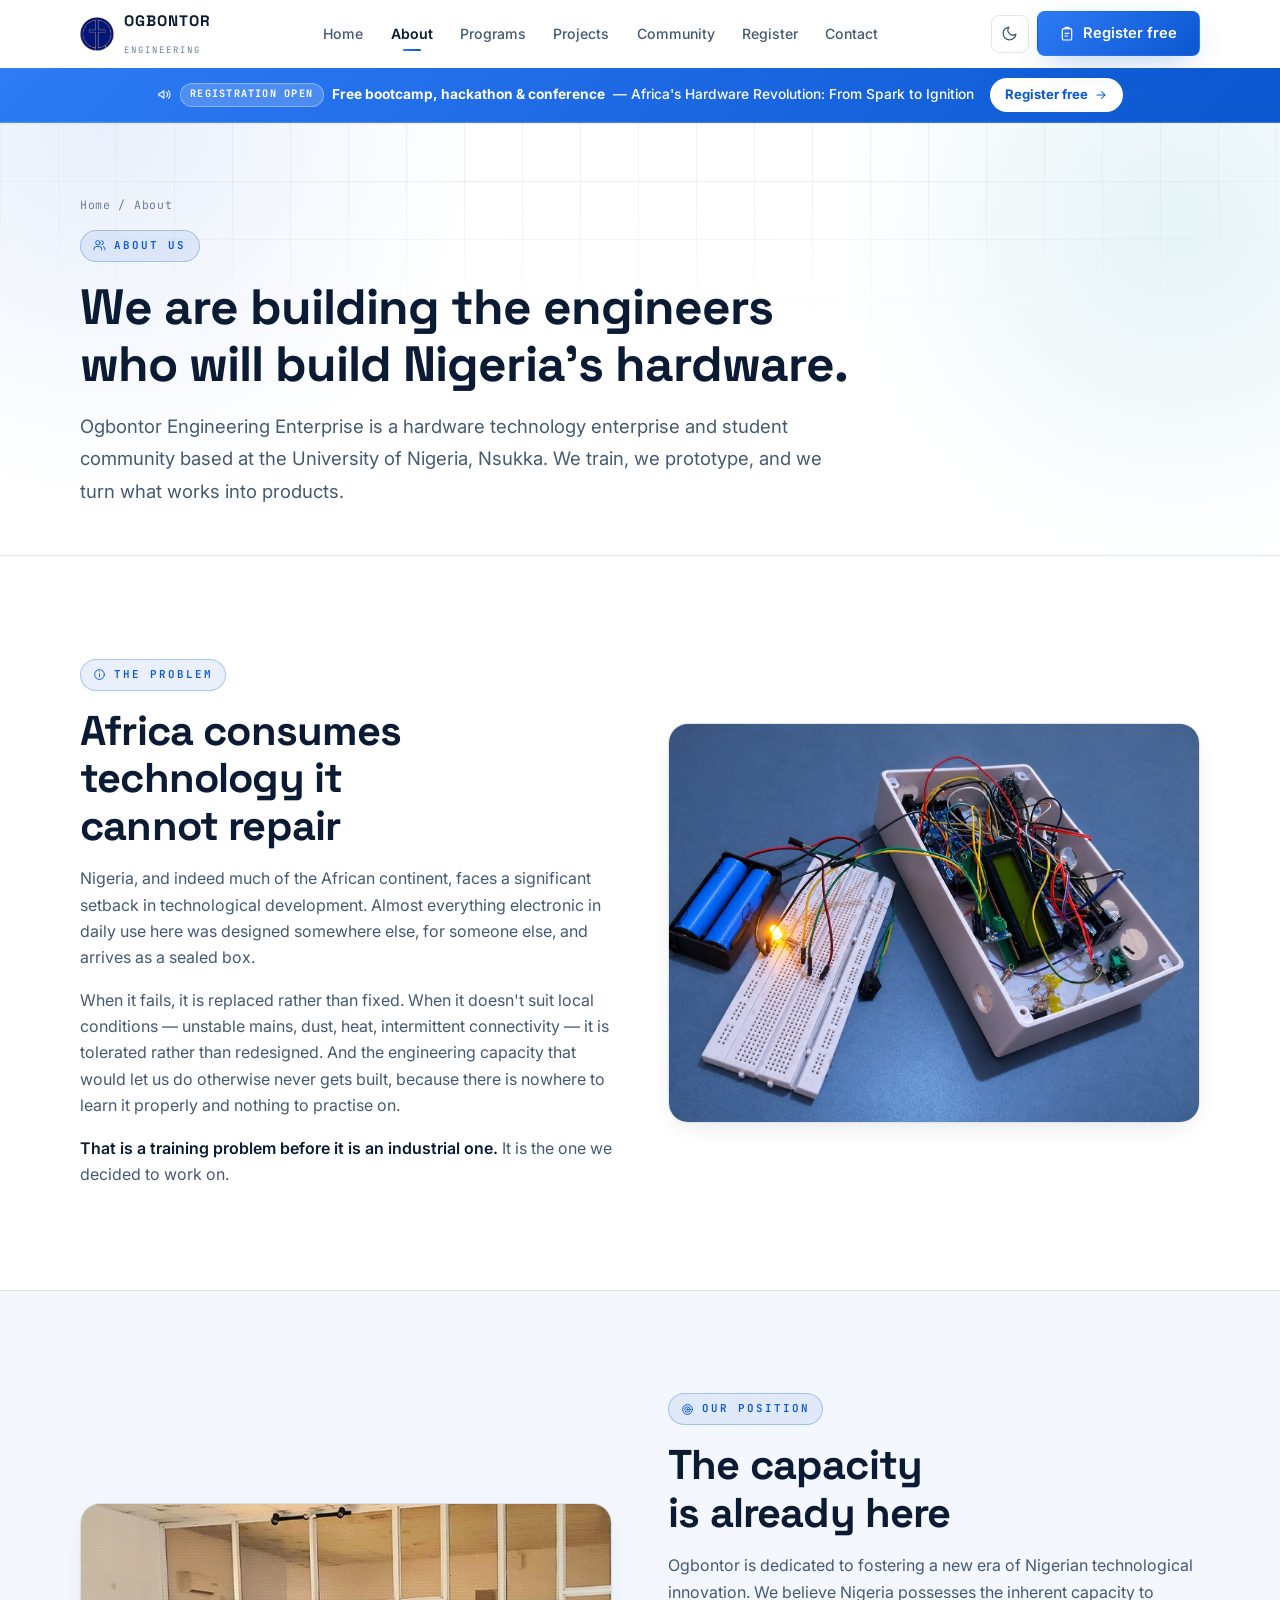
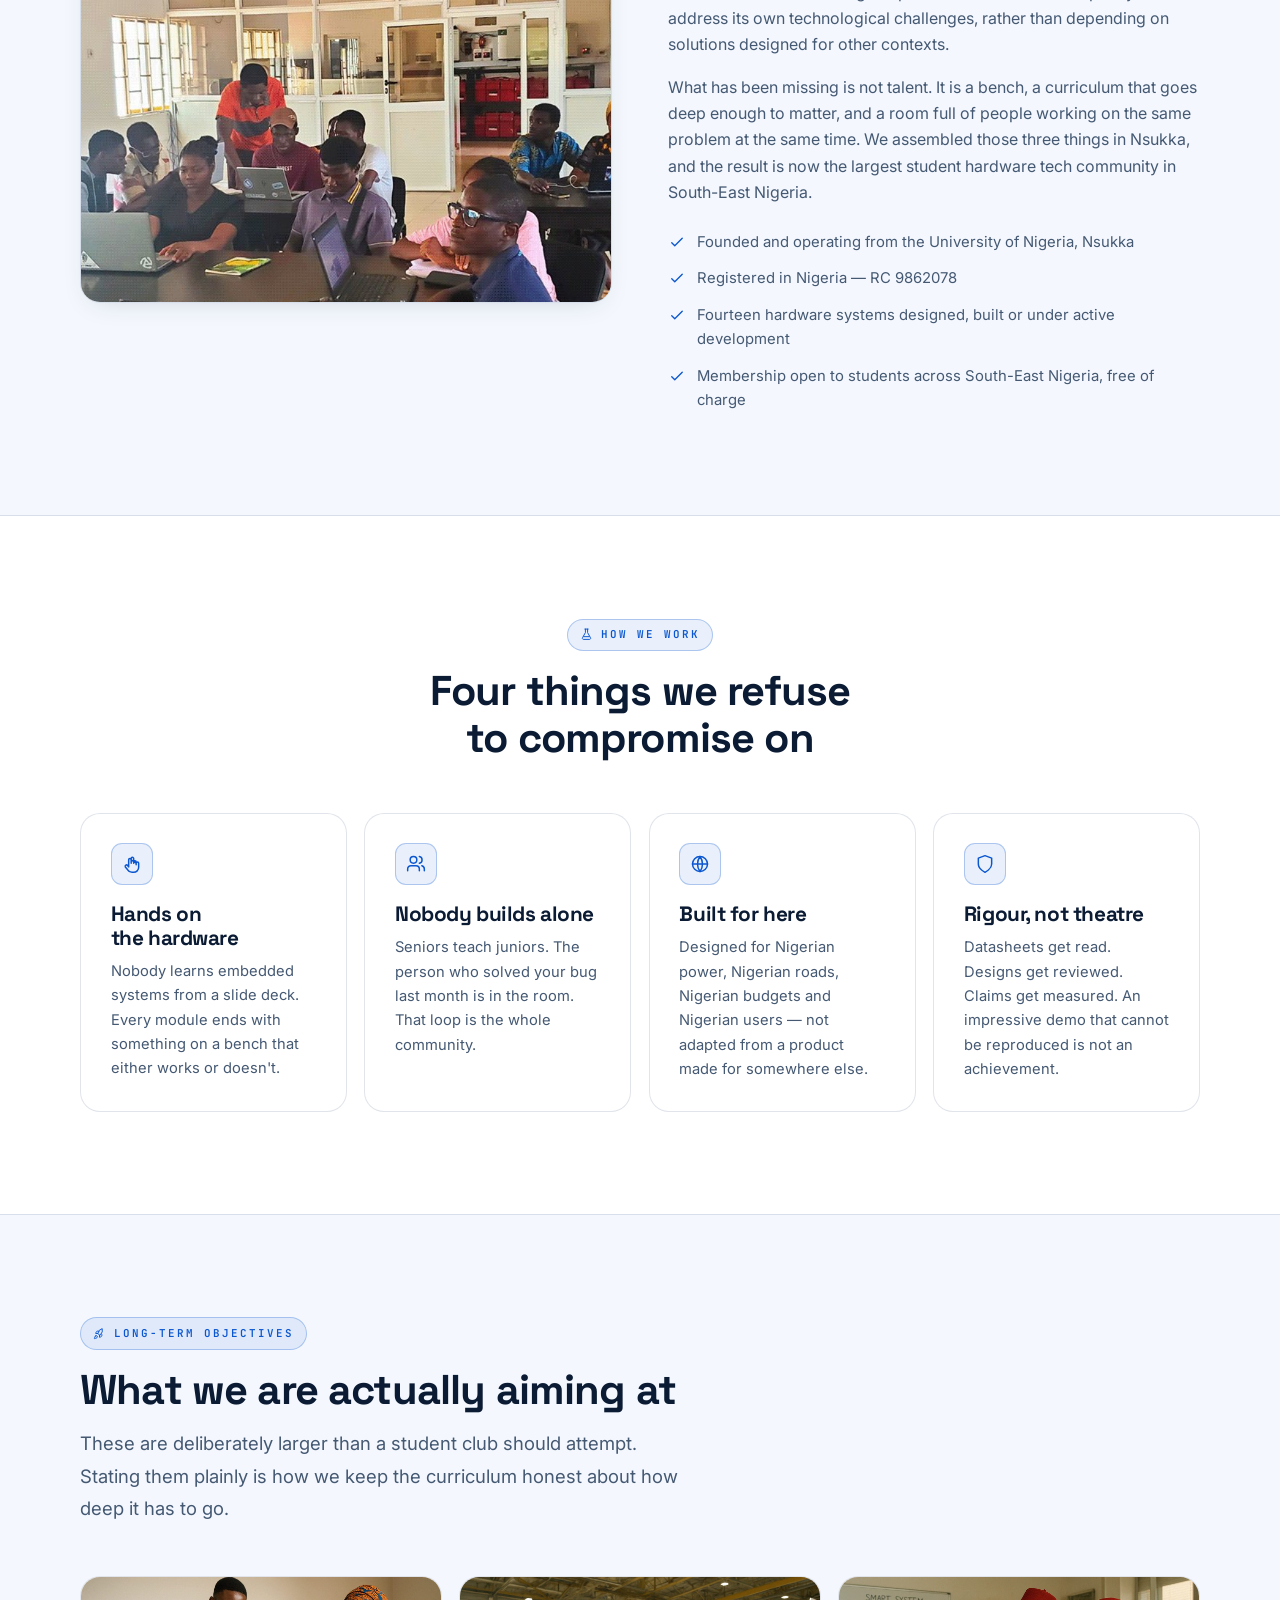
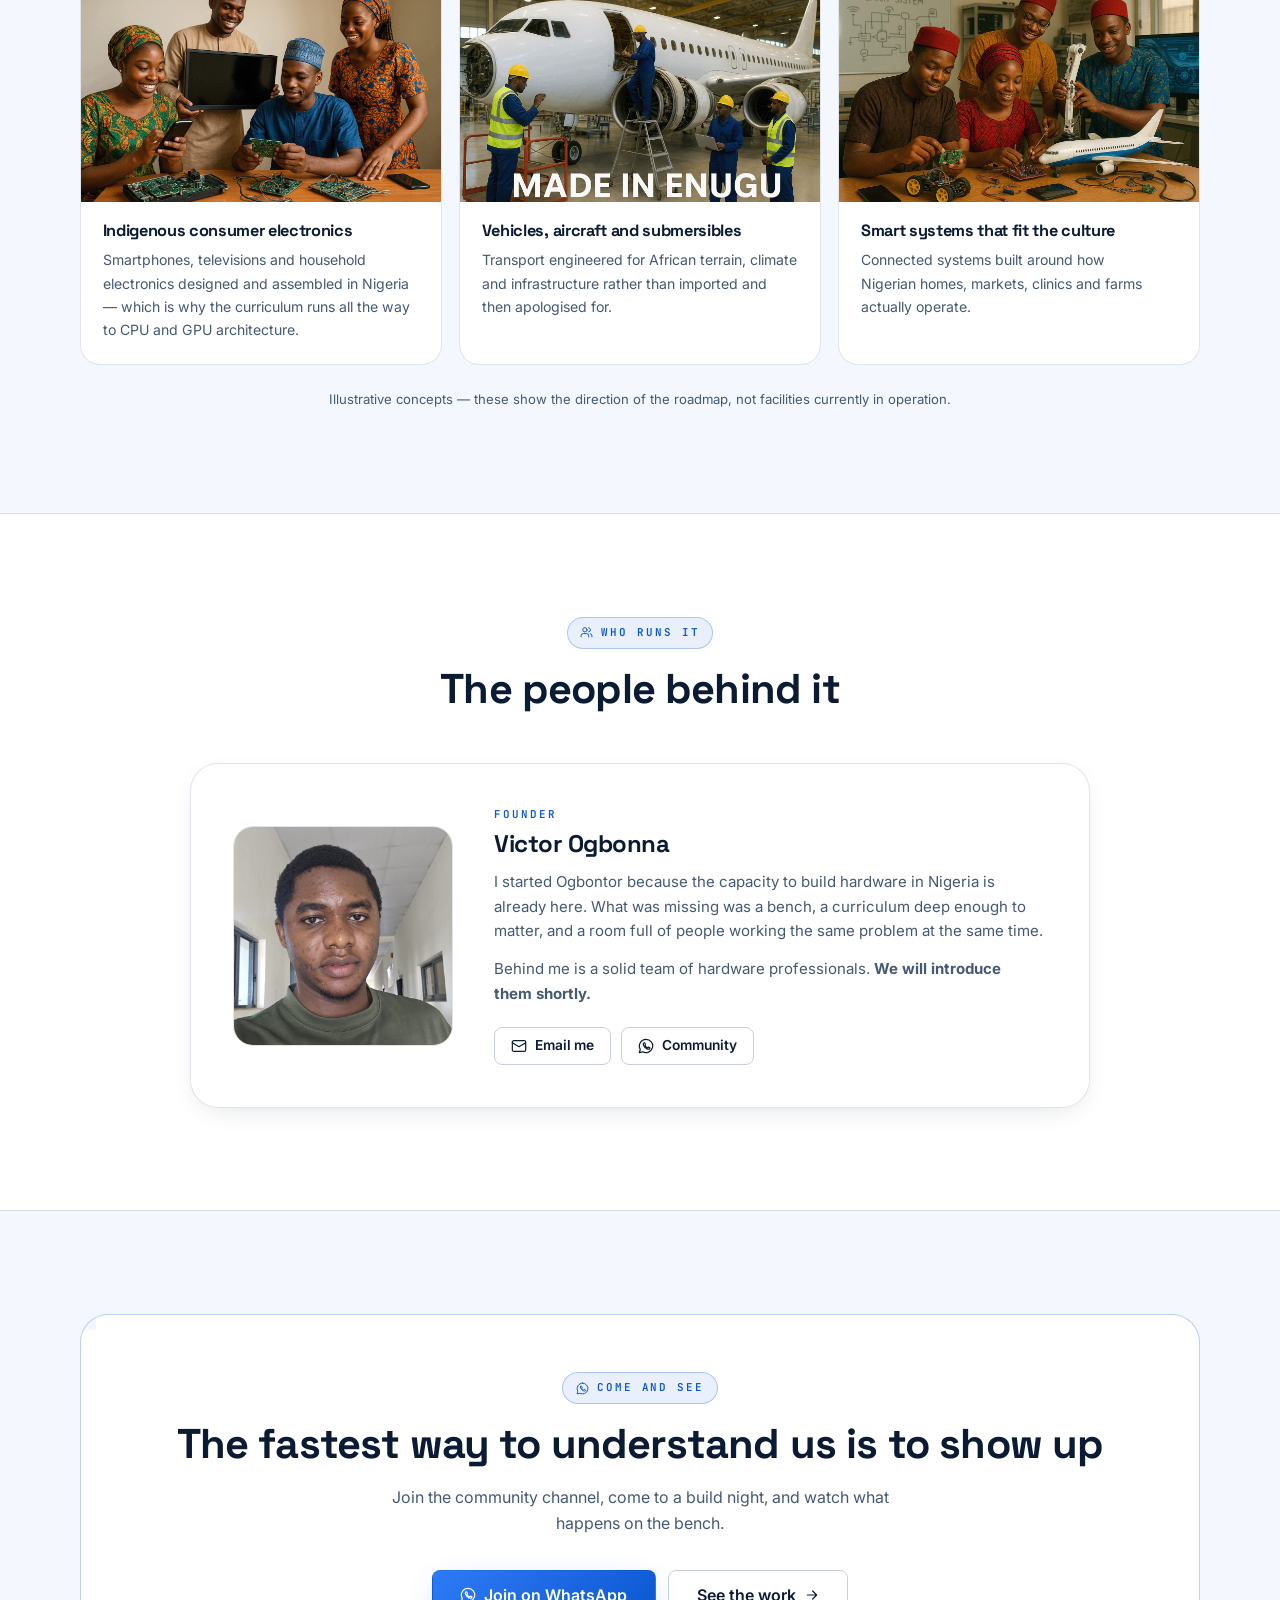
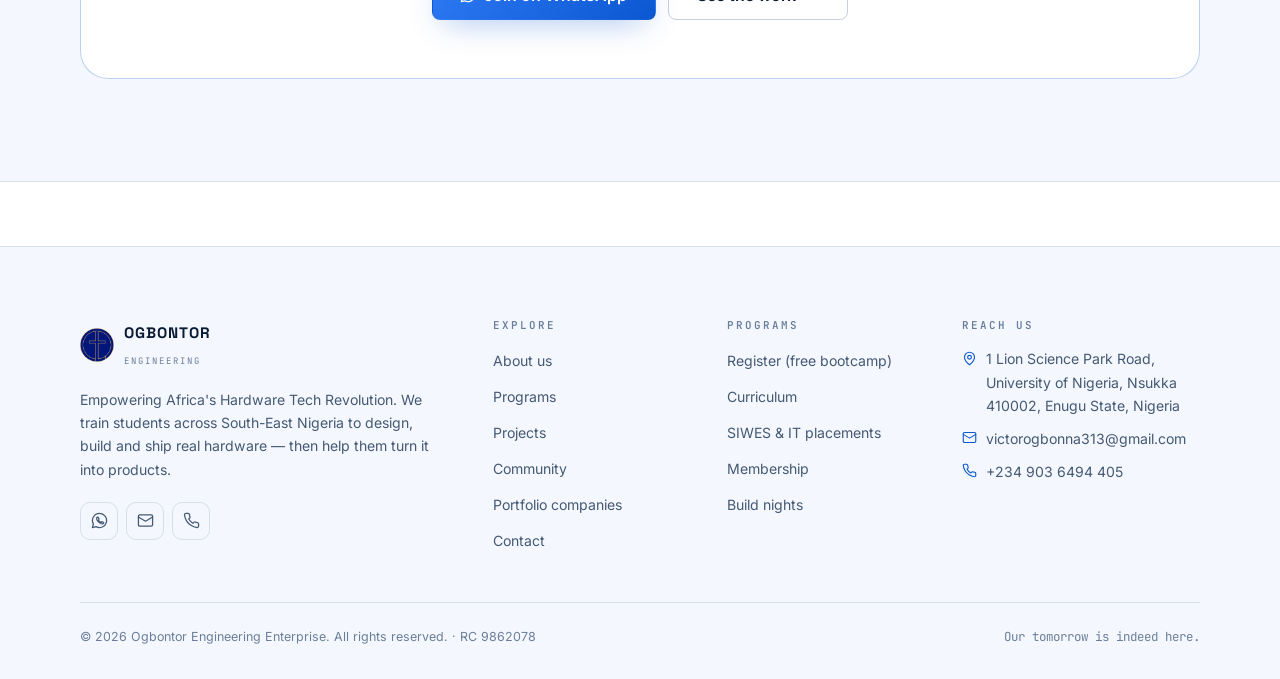
==== commit 0311e728: "Tighten copy, fix three defects, add a character layer Defects: - Sponsor section said we run a boot" ====
--- a/about.html
+++ b/about.html
@@ -20,7 +20,7 @@
 <link rel="preconnect" href="https://fonts.gstatic.com" crossorigin>
 <link rel="stylesheet" href="https://fonts.googleapis.com/css2?family=Inter:wght@400;500;600;700&family=Space+Grotesk:wght@500;600;700&family=JetBrains+Mono:wght@400;600&display=swap">
 <meta name="register-endpoint" content="https://script.google.com/macros/s/AKfycbyH2rW40zmKwwqDDqF91gTuwTG6fb1hSAtO6N1WHHh8ukCKSzHLNXvC14F_ccUOmxnA/exec">
-<link rel="stylesheet" href="assets/css/styles.css?v=672680fc">
+<link rel="stylesheet" href="assets/css/styles.css?v=8d7acc3f">
 <noscript><style>.reveal{opacity:1!important;transform:none!important}</style></noscript>
 <script type="application/ld+json">
 {
@@ -244,7 +244,7 @@
     <div class="container">
       <div class="sec-head sec-head--center">
         <span class="eyebrow"><svg viewBox="0 0 24 24" fill="none" stroke="currentColor" stroke-width="1.8" stroke-linecap="round" stroke-linejoin="round" aria-hidden="true"><path d="M16 20v-2a4 4 0 0 0-4-4H6a4 4 0 0 0-4 4v2"/><circle cx="9" cy="7" r="4"/><path d="M22 20v-2a4 4 0 0 0-3-3.87M16 3.13A4 4 0 0 1 16 11"/></svg> Who runs it</span>
-        <h2>A solo founder and a community</h2>
+        <h2>The people behind it</h2>
       </div>
         <article class="founder reveal">
           <img src="assets/img/team/founder.jpg" alt="Victor Ogbonna, founder of Ogbontor Engineering Enterprise"
@@ -252,13 +252,14 @@
           <div>
             <p class="founder-role">Founder</p>
             <h3>Victor Ogbonna</h3>
-            <p class="founder-bio">Ogbontor is run by one person and a community. I started it because the
-              capacity to build hardware in Nigeria is already here — what was missing was a bench, a
-              curriculum that goes deep enough to matter, and a room full of people working on the same
-              problem at the same time. Everything on this site came out of that room.</p>
+            <p class="founder-bio">I started Ogbontor because the capacity to build hardware in Nigeria is
+              already here. What was missing was a bench, a curriculum deep enough to matter, and a room full
+              of people working the same problem at the same time.</p>
+            <p class="founder-bio" style="margin-top:.8rem">Behind me is a solid team of hardware
+              professionals. <strong>We will introduce them shortly.</strong></p>
             <div class="founder-links">
-              <a class="btn btn--ghost" href="mailto:victorogbonna313@gmail.com">{<svg viewBox="0 0 24 24" fill="none" stroke="currentColor" stroke-width="1.8" stroke-linecap="round" stroke-linejoin="round" aria-hidden="true"><rect x="2" y="4" width="20" height="16" rx="2"/><path d="m2 7 10 6 10-6"/></svg>} Email me</a>
-              <a class="btn btn--ghost" href="https://chat.whatsapp.com/CBLct4fEPPa8FAFz10cGH8" target="_blank" rel="noopener">{<svg viewBox="0 0 24 24" fill="none" stroke="currentColor" stroke-width="1.8" stroke-linecap="round" stroke-linejoin="round" aria-hidden="true"><path d="M12 2a10 10 0 0 0-8.6 15L2 22l5.1-1.3A10 10 0 1 0 12 2z"/><path d="M8.5 7.8c.2-.4.4-.4.7-.4h.6c.2 0 .4 0 .6.5l.8 2c.1.3 0 .5-.1.7l-.4.5c-.2.2-.3.4-.1.7a7 7 0 0 0 3.2 2.8c.3.1.5.1.7-.1l.6-.7c.2-.2.4-.2.6-.1l1.9.9c.3.1.4.3.4.5a2 2 0 0 1-1.4 1.6c-.5.2-1.2.2-3.5-.8a9.5 9.5 0 0 1-4.6-4.6c-.8-1.7-.6-2.6-.4-3.1z"/></svg>} Community</a>
+              <a class="btn btn--ghost" href="mailto:victorogbonna313@gmail.com"><svg viewBox="0 0 24 24" fill="none" stroke="currentColor" stroke-width="1.8" stroke-linecap="round" stroke-linejoin="round" aria-hidden="true"><rect x="2" y="4" width="20" height="16" rx="2"/><path d="m2 7 10 6 10-6"/></svg> Email me</a>
+              <a class="btn btn--ghost" href="https://chat.whatsapp.com/CBLct4fEPPa8FAFz10cGH8" target="_blank" rel="noopener"><svg viewBox="0 0 24 24" fill="none" stroke="currentColor" stroke-width="1.8" stroke-linecap="round" stroke-linejoin="round" aria-hidden="true"><path d="M12 2a10 10 0 0 0-8.6 15L2 22l5.1-1.3A10 10 0 1 0 12 2z"/><path d="M8.5 7.8c.2-.4.4-.4.7-.4h.6c.2 0 .4 0 .6.5l.8 2c.1.3 0 .5-.1.7l-.4.5c-.2.2-.3.4-.1.7a7 7 0 0 0 3.2 2.8c.3.1.5.1.7-.1l.6-.7c.2-.2.4-.2.6-.1l1.9.9c.3.1.4.3.4.5a2 2 0 0 1-1.4 1.6c-.5.2-1.2.2-3.5-.8a9.5 9.5 0 0 1-4.6-4.6c-.8-1.7-.6-2.6-.4-3.1z"/></svg> Community</a>
             </div>
           </div>
         </article>
@@ -267,7 +268,7 @@
 
   <section class="section section--alt">
     <div class="container">
-      <div class="cta-band reveal">
+      <div class="cta-band bracketed reveal">
         <span class="eyebrow"><svg viewBox="0 0 24 24" fill="none" stroke="currentColor" stroke-width="1.8" stroke-linecap="round" stroke-linejoin="round" aria-hidden="true"><path d="M12 2a10 10 0 0 0-8.6 15L2 22l5.1-1.3A10 10 0 1 0 12 2z"/><path d="M8.5 7.8c.2-.4.4-.4.7-.4h.6c.2 0 .4 0 .6.5l.8 2c.1.3 0 .5-.1.7l-.4.5c-.2.2-.3.4-.1.7a7 7 0 0 0 3.2 2.8c.3.1.5.1.7-.1l.6-.7c.2-.2.4-.2.6-.1l1.9.9c.3.1.4.3.4.5a2 2 0 0 1-1.4 1.6c-.5.2-1.2.2-3.5-.8a9.5 9.5 0 0 1-4.6-4.6c-.8-1.7-.6-2.6-.4-3.1z"/></svg> Come and see</span>
         <h2 class="mt-2">The fastest way to understand us is to show up</h2>
         <p>Join the community channel, come to a build night, and watch what happens on the bench.</p>
--- a/assets/css/styles.css
+++ b/assets/css/styles.css
@@ -976,3 +976,81 @@
   .alert-bar p > svg { display: none; }
   .alert-bar a.alert-cta { font-size: .78rem; padding-inline: .8rem; }
 }
+
+/* ==========================================================================
+   Character layer — details borrowed from engineering drawings and datasheets,
+   so the page reads as something built by people who work on hardware.
+   ========================================================================== */
+
+/* ---------- Marquee: a live ticker of what actually gets built ---------- */
+.marquee {
+  --speed: 46s;
+  position: relative; overflow: hidden;
+  border-block: 1px solid var(--line);
+  background: var(--surface);
+  padding-block: .85rem;
+  -webkit-mask-image: linear-gradient(90deg, transparent, #000 8%, #000 92%, transparent);
+  mask-image: linear-gradient(90deg, transparent, #000 8%, #000 92%, transparent);
+}
+.marquee-track {
+  display: flex; width: max-content; gap: 0;
+  animation: marquee var(--speed) linear infinite;
+}
+.marquee:hover .marquee-track { animation-play-state: paused; }
+.marquee-group { display: flex; align-items: center; gap: 2.4rem; padding-right: 2.4rem; }
+.marquee-item {
+  display: inline-flex; align-items: center; gap: .55rem;
+  font-family: var(--font-mono); font-size: .76rem; font-weight: 600;
+  letter-spacing: .1em; text-transform: uppercase;
+  color: var(--text-muted); white-space: nowrap;
+}
+.marquee-item svg { width: 15px; height: 15px; color: var(--accent); flex: none; }
+.marquee-item::after {
+  content: ""; width: 4px; height: 4px; border-radius: 50%;
+  background: var(--accent); opacity: .5; margin-left: 2.4rem;
+}
+@keyframes marquee { to { transform: translateX(-50%); } }
+@media (prefers-reduced-motion: reduce) {
+  .marquee-track { animation: none; }
+  .marquee { -webkit-mask-image: none; mask-image: none; overflow-x: auto; }
+}
+
+/* ---------- Corner brackets: technical-drawing framing ---------- */
+.bracketed { position: relative; --bracket: var(--accent); }
+.bracketed::before, .bracketed::after {
+  content: ""; position: absolute; width: 16px; height: 16px; pointer-events: none; opacity: .6;
+}
+/* the colour must live in the shorthand: a bare `border-top: 2px solid` resets
+   the colour to currentColor and silently overrides any earlier border-color */
+.bracketed::before {
+  top: -1px; left: -1px; border-top-left-radius: 4px;
+  border-top: 2px solid var(--bracket); border-left: 2px solid var(--bracket);
+}
+.bracketed::after {
+  bottom: -1px; right: -1px; border-bottom-right-radius: 4px;
+  border-bottom: 2px solid var(--bracket); border-right: 2px solid var(--bracket);
+}
+/* on the deep-blue bootcamp panel the accent would vanish — use white there */
+.bootcamp.bracketed { --bracket: #fff; }
+
+/* ---------- Section index, like a spec sheet ---------- */
+.eyebrow .sec-no {
+  font-variant-numeric: tabular-nums;
+  opacity: .6; margin-right: .1rem;
+}
+.eyebrow .sec-no::after { content: " /"; opacity: .5; }
+
+/* ---------- Headline accent: a drawn underline, not a highlighter ---------- */
+.underline-accent { position: relative; white-space: nowrap; }
+.underline-accent::after {
+  content: ""; position: absolute; left: 0; right: 0; bottom: -.08em; height: .22em;
+  background: var(--accent); opacity: .18; border-radius: 2px;
+  transform: skewX(-12deg);
+}
+
+/* ---------- Stat band: measurement ticks ---------- */
+.stat { position: relative; }
+.stat::before {
+  content: ""; position: absolute; top: 0; left: 50%; transform: translateX(-50%);
+  width: 30px; height: 2px; background: var(--grad); border-radius: 0 0 2px 2px;
+}
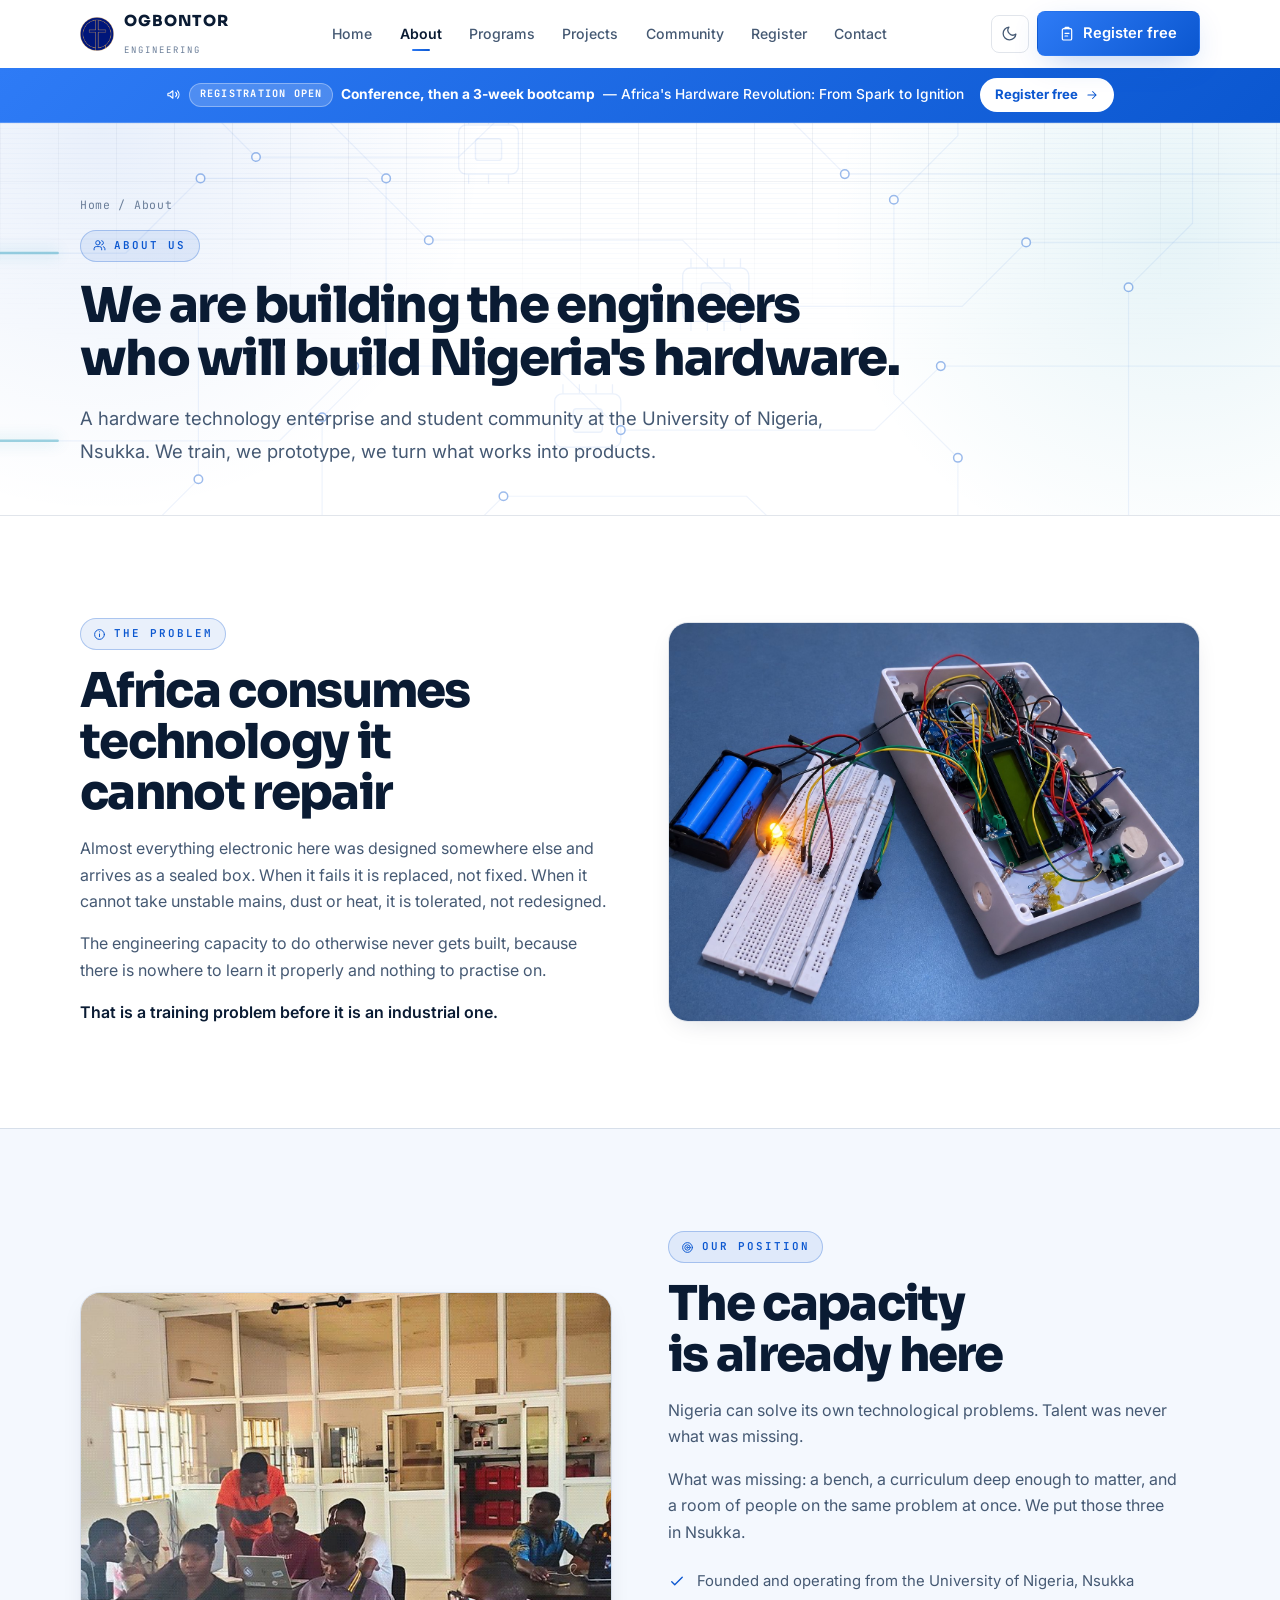
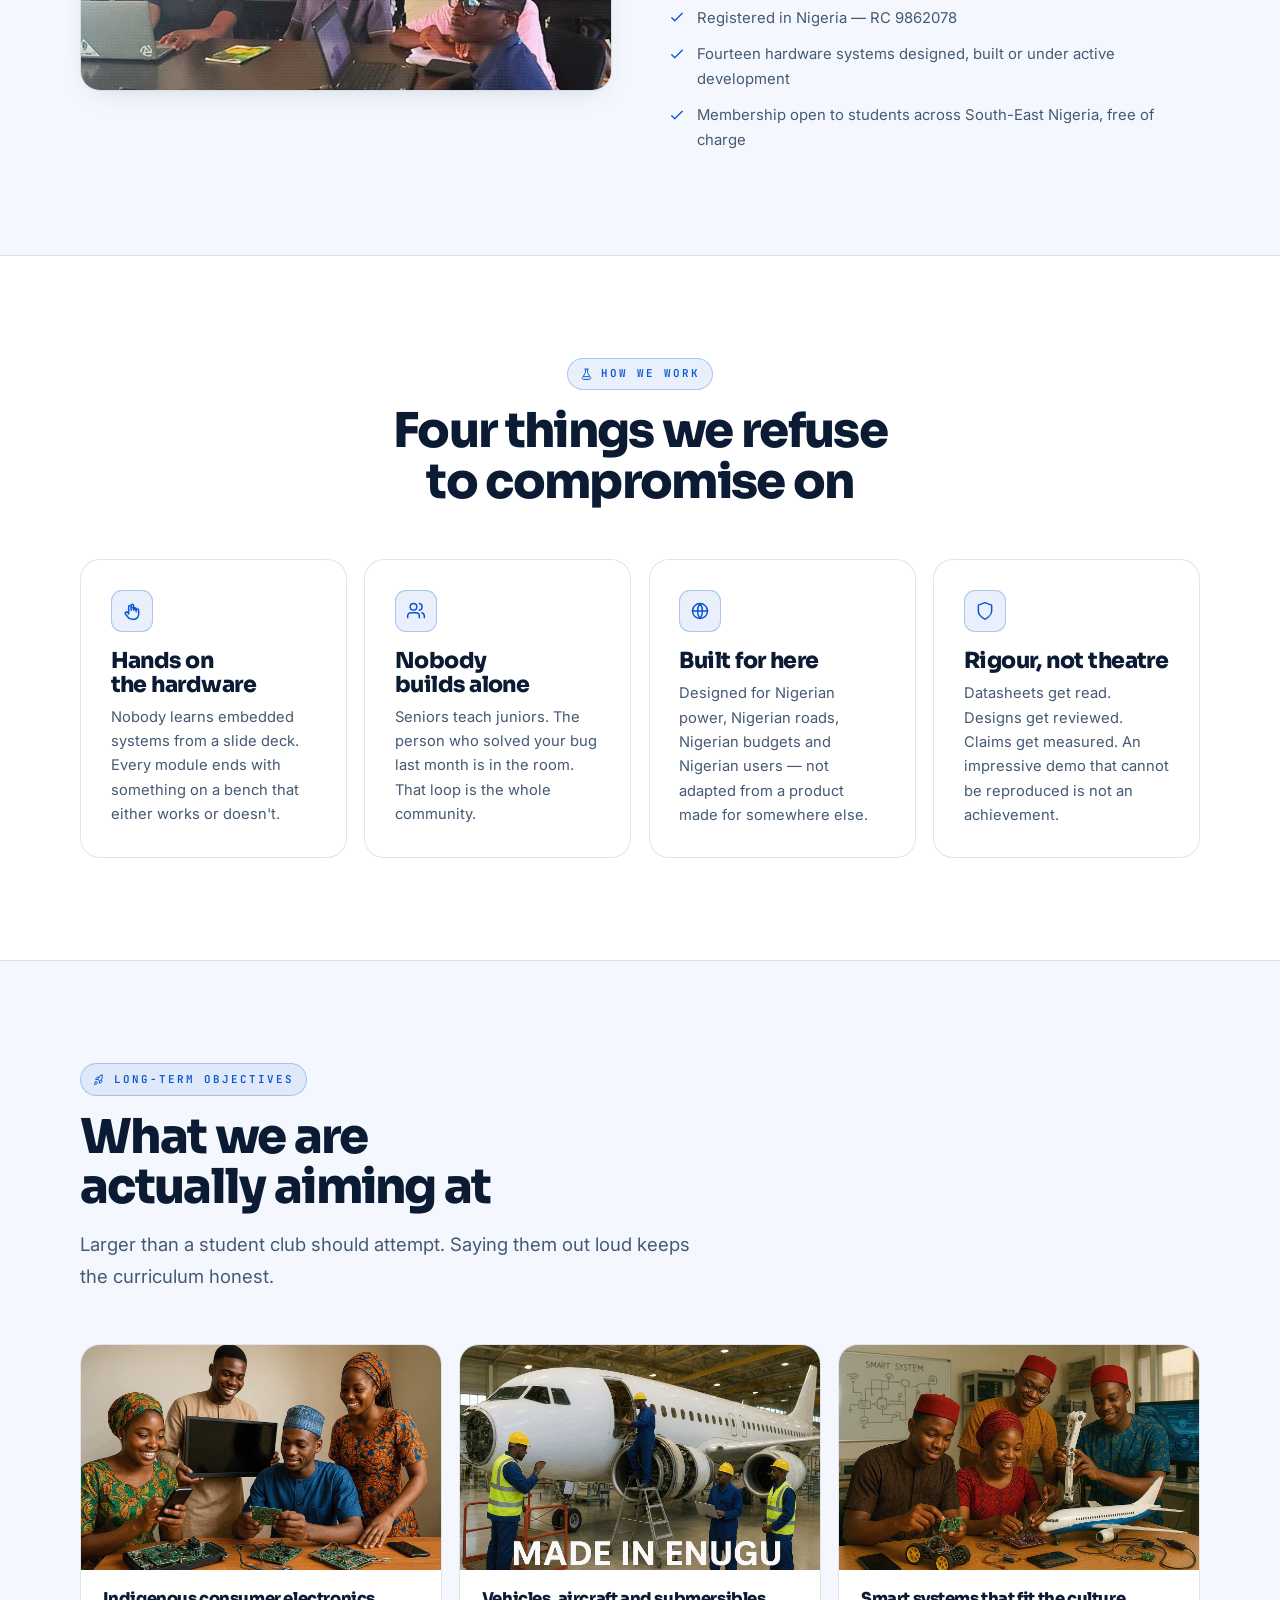
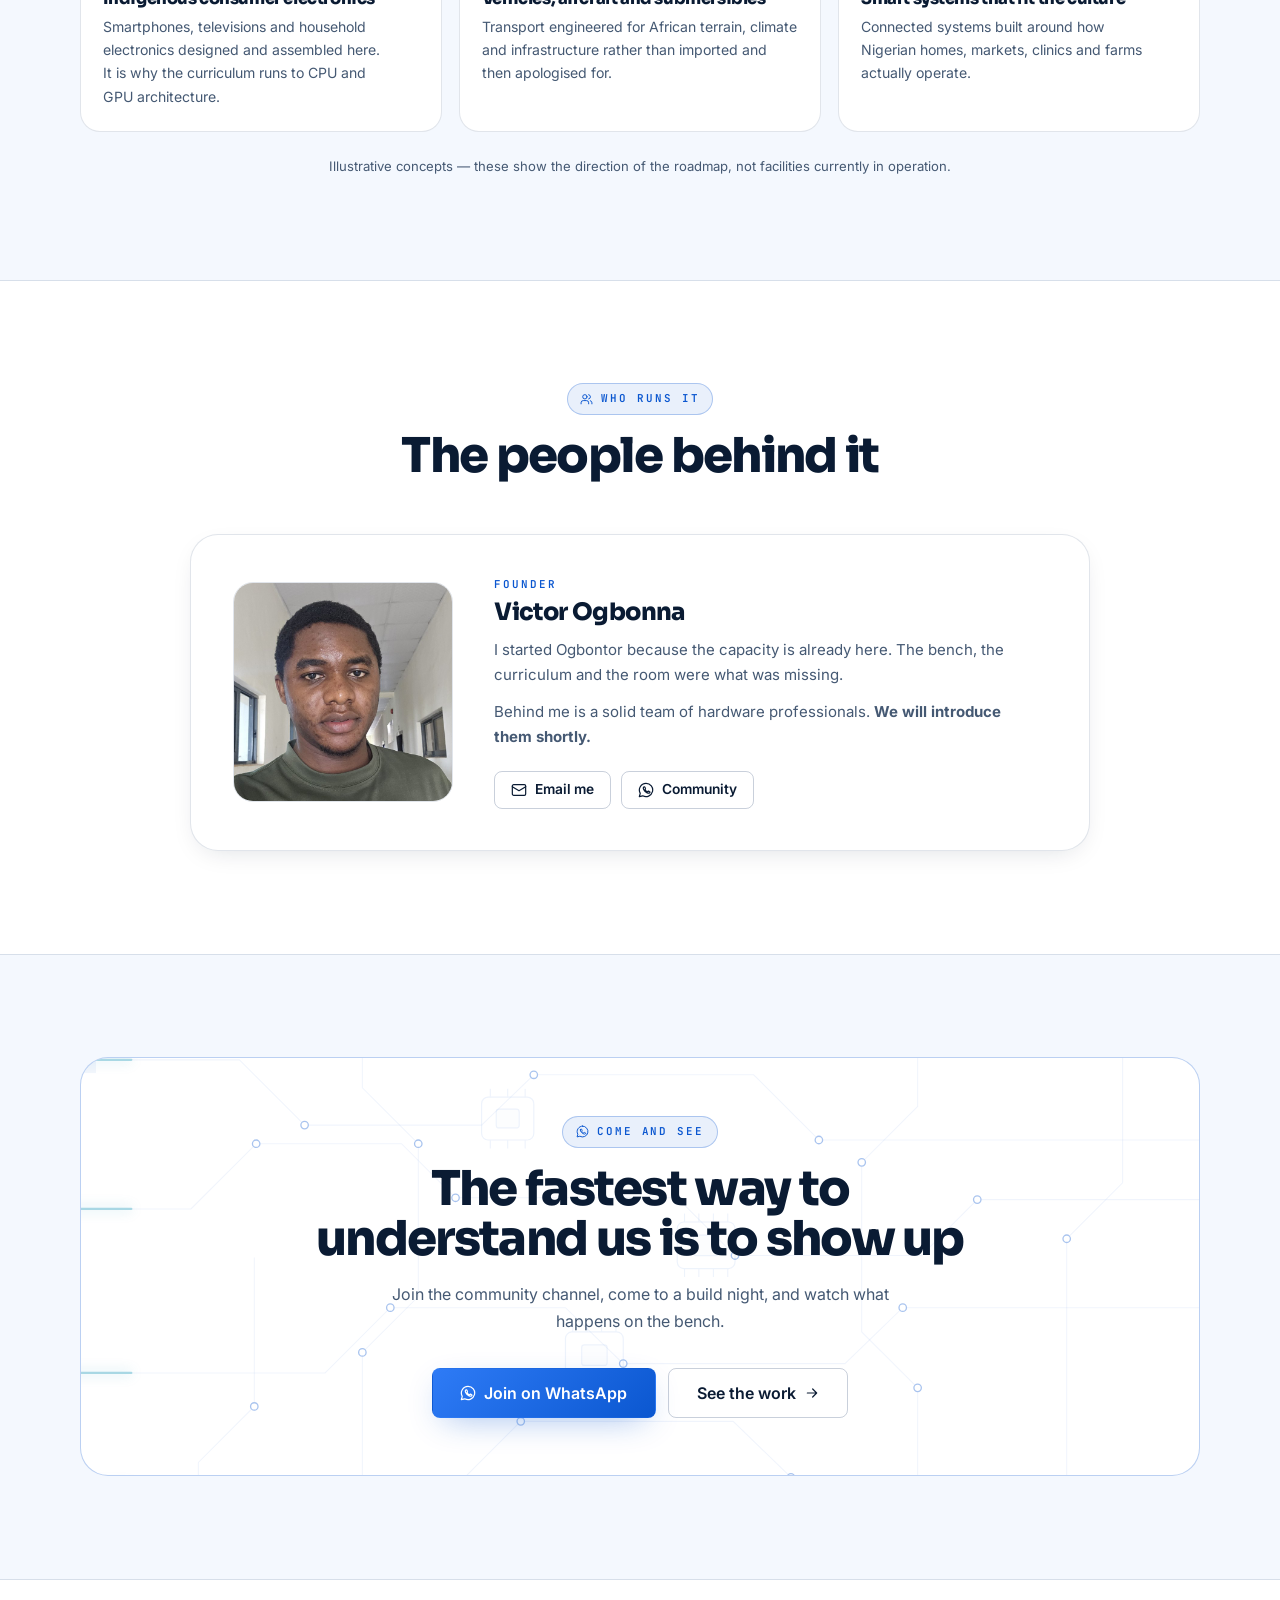
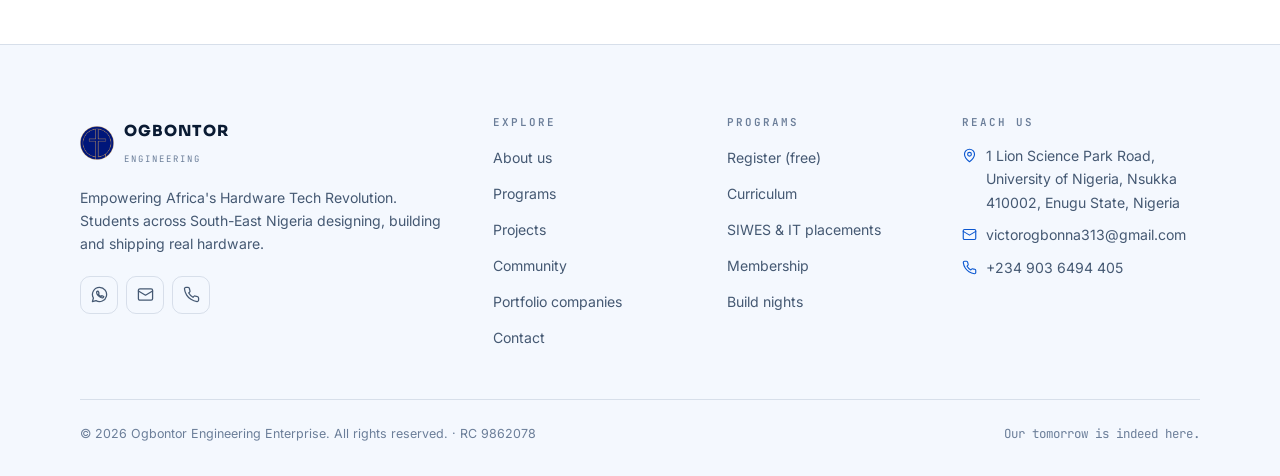
==== commit 06eda601: "Lead with the conference, add a motion-graphics layer, cut the copy The programme now runs conferenc" ====
--- a/about.html
+++ b/about.html
@@ -18,9 +18,9 @@
 <link rel="apple-touch-icon" href="assets/img/favicon.png">
 <link rel="preconnect" href="https://fonts.googleapis.com">
 <link rel="preconnect" href="https://fonts.gstatic.com" crossorigin>
-<link rel="stylesheet" href="https://fonts.googleapis.com/css2?family=Inter:wght@400;500;600;700&family=Space+Grotesk:wght@500;600;700&family=JetBrains+Mono:wght@400;600&display=swap">
+<link rel="stylesheet" href="https://fonts.googleapis.com/css2?family=Inter:wght@400;500;600;700&family=Sora:wght@600;700;800&family=Space+Grotesk:wght@500;600;700&family=JetBrains+Mono:wght@400;600;700&display=swap">
 <meta name="register-endpoint" content="https://script.google.com/macros/s/AKfycbyH2rW40zmKwwqDDqF91gTuwTG6fb1hSAtO6N1WHHh8ukCKSzHLNXvC14F_ccUOmxnA/exec">
-<link rel="stylesheet" href="assets/css/styles.css?v=8d7acc3f">
+<link rel="stylesheet" href="assets/css/styles.css?v=5d2db234">
 <noscript><style>.reveal{opacity:1!important;transform:none!important}</style></noscript>
 <script type="application/ld+json">
 {
@@ -100,19 +100,62 @@
     <p>
       <svg viewBox="0 0 24 24" fill="none" stroke="currentColor" stroke-width="1.8" stroke-linecap="round" stroke-linejoin="round" aria-hidden="true"><path d="M3 11v2a1 1 0 0 0 1 1h2l5 4V6L6 10H4a1 1 0 0 0-1 1z"/><path d="M15.5 8.5a5 5 0 0 1 0 7M18.5 6a9 9 0 0 1 0 12"/></svg>
       <span class="pill">Registration open</span>
-      <strong>Free bootcamp, hackathon &amp; conference</strong>
+      <strong>Conference, then a 3-week bootcamp</strong>
       <span class="alert-tagline">&mdash; Africa's Hardware Revolution: From Spark to Ignition</span>
     </p>
     <a class="alert-cta" href="register.html">Register free <svg viewBox="0 0 24 24" fill="none" stroke="currentColor" stroke-width="1.8" stroke-linecap="round" stroke-linejoin="round" aria-hidden="true"><path d="M5 12h14m-6-6 6 6-6 6"/></svg></a>
   </div>
 </div>
   <section class="page-hero">
-    <div class="backdrop"><div class="grid-lines"></div></div>
+    <div class="backdrop">
+      <div class="grid-lines"></div>
+      <svg class="mg mg-circuit backdrop-circuit backdrop-circuit--sm" viewBox="0 0 1200 620"
+     preserveAspectRatio="xMidYMid slice" aria-hidden="true" focusable="false">
+  <path class="mgc-trace" d="M-20 88 H170 L240 158 H430 L486 104 H722 L792 174 H1220"/>
+  <path class="mgc-trace" d="M-20 248 H118 L188 178 H344 L402 236 H640 L702 298 H902 L962 238 H1220"/>
+  <path class="mgc-trace" d="M-20 424 H262 L332 354 H520 L582 414 H820 L882 354 H1220"/>
+  <path class="mgc-trace" d="M-20 546 H402 L472 476 H700 L762 536 H1220"/>
+  <path class="mgc-trace" d="M302 -20 V118 L362 178 V342 L302 402 V660"/>
+  <path class="mgc-trace" d="M898 -20 V138 L838 198 V380 L898 440 V660"/>
+  <path class="mgc-trace" d="M1118 -20 V220 L1058 280 V660"/>
+  <path class="mgc-trace" d="M126 660 V520 L186 460 V300"/>
+  <circle class="mgc-pad" cx="240" cy="158" r="4" style="animation-delay:0.00s"/>
+  <circle class="mgc-pad" cx="486" cy="104" r="4" style="animation-delay:0.41s"/>
+  <circle class="mgc-pad" cx="792" cy="174" r="4" style="animation-delay:0.82s"/>
+  <circle class="mgc-pad" cx="188" cy="178" r="4" style="animation-delay:1.23s"/>
+  <circle class="mgc-pad" cx="402" cy="236" r="4" style="animation-delay:1.64s"/>
+  <circle class="mgc-pad" cx="702" cy="298" r="4" style="animation-delay:2.05s"/>
+  <circle class="mgc-pad" cx="962" cy="238" r="4" style="animation-delay:2.46s"/>
+  <circle class="mgc-pad" cx="332" cy="354" r="4" style="animation-delay:2.87s"/>
+  <circle class="mgc-pad" cx="582" cy="414" r="4" style="animation-delay:3.28s"/>
+  <circle class="mgc-pad" cx="882" cy="354" r="4" style="animation-delay:0.29s"/>
+  <circle class="mgc-pad" cx="472" cy="476" r="4" style="animation-delay:0.70s"/>
+  <circle class="mgc-pad" cx="762" cy="536" r="4" style="animation-delay:1.11s"/>
+  <circle class="mgc-pad" cx="362" cy="178" r="4" style="animation-delay:1.52s"/>
+  <circle class="mgc-pad" cx="838" cy="198" r="4" style="animation-delay:1.93s"/>
+  <circle class="mgc-pad" cx="1058" cy="280" r="4" style="animation-delay:2.34s"/>
+  <circle class="mgc-pad" cx="186" cy="460" r="4" style="animation-delay:2.75s"/>
+  <circle class="mgc-pad" cx="302" cy="402" r="4" style="animation-delay:3.16s"/>
+  <circle class="mgc-pad" cx="898" cy="440" r="4" style="animation-delay:0.17s"/>
+  <g class="mgc-chip" style="animation-delay:0s"><path class="mgc-pin" d="M439.3 128V119"/><path class="mgc-pin" d="M439.3 174V183"/><path class="mgc-pin" d="M458.0 128V119"/><path class="mgc-pin" d="M458.0 174V183"/><path class="mgc-pin" d="M476.7 128V119"/><path class="mgc-pin" d="M476.7 174V183"/><rect x="430" y="128" width="56" height="46" rx="7"/><rect class="mgc-die" x="445.7" y="140.9" width="24.6" height="20.2" rx="3"/></g>
+  <g class="mgc-chip" style="animation-delay:1.4s"><path class="mgc-pin" d="M647.8 262V253"/><path class="mgc-pin" d="M647.8 312V321"/><path class="mgc-pin" d="M663.2 262V253"/><path class="mgc-pin" d="M663.2 312V321"/><path class="mgc-pin" d="M678.8 262V253"/><path class="mgc-pin" d="M678.8 312V321"/><path class="mgc-pin" d="M694.2 262V253"/><path class="mgc-pin" d="M694.2 312V321"/><rect x="640" y="262" width="62" height="50" rx="7"/><rect class="mgc-die" x="657.4" y="276.0" width="27.3" height="22.0" rx="3"/></g>
+  <g class="mgc-chip" style="animation-delay:2.6s"><path class="mgc-pin" d="M527.8 380V371"/><path class="mgc-pin" d="M527.8 430V439"/><path class="mgc-pin" d="M543.2 380V371"/><path class="mgc-pin" d="M543.2 430V439"/><path class="mgc-pin" d="M558.8 380V371"/><path class="mgc-pin" d="M558.8 430V439"/><path class="mgc-pin" d="M574.2 380V371"/><path class="mgc-pin" d="M574.2 430V439"/><rect x="520" y="380" width="62" height="50" rx="7"/><rect class="mgc-die" x="537.4" y="394.0" width="27.3" height="22.0" rx="3"/></g>
+  <path class="mgc-pulse" d="M-20 88 H170 L240 158 H430 L486 104 H722 L792 174 H1220" style="animation-delay:0.00s;animation-duration:6.5s"/>
+  <path class="mgc-pulse" d="M-20 248 H118 L188 178 H344 L402 236 H640 L702 298 H902 L962 238 H1220" style="animation-delay:1.15s;animation-duration:8.1s"/>
+  <path class="mgc-pulse" d="M-20 424 H262 L332 354 H520 L582 414 H820 L882 354 H1220" style="animation-delay:2.30s;animation-duration:9.7s"/>
+  <path class="mgc-pulse" d="M-20 546 H402 L472 476 H700 L762 536 H1220" style="animation-delay:3.45s;animation-duration:11.3s"/>
+  <path class="mgc-pulse" d="M302 -20 V118 L362 178 V342 L302 402 V660" style="animation-delay:4.60s;animation-duration:6.5s"/>
+  <path class="mgc-pulse" d="M898 -20 V138 L838 198 V380 L898 440 V660" style="animation-delay:5.75s;animation-duration:8.1s"/>
+  <path class="mgc-pulse" d="M1118 -20 V220 L1058 280 V660" style="animation-delay:6.90s;animation-duration:9.7s"/>
+  <path class="mgc-pulse" d="M126 660 V520 L186 460 V300" style="animation-delay:8.05s;animation-duration:11.3s"/>
+</svg>
+      <div class="scanlines" aria-hidden="true"></div>
+    </div>
     <div class="container">
       <p class="crumbs"><a href="index.html">Home</a> / About</p>
       <span class="eyebrow mt-2"><svg viewBox="0 0 24 24" fill="none" stroke="currentColor" stroke-width="1.8" stroke-linecap="round" stroke-linejoin="round" aria-hidden="true"><path d="M16 20v-2a4 4 0 0 0-4-4H6a4 4 0 0 0-4 4v2"/><circle cx="9" cy="7" r="4"/><path d="M22 20v-2a4 4 0 0 0-3-3.87M16 3.13A4 4 0 0 1 16 11"/></svg> About us</span>
       <h1>We are building the engineers who will build Nigeria's hardware.</h1>
-      <p class="lede">Ogbontor Engineering Enterprise is a hardware technology enterprise and student community based at the University of Nigeria, Nsukka. We train, we prototype, and we turn what works into products.</p>
+      <p class="lede">A hardware technology enterprise and student community at the University of Nigeria, Nsukka. We train, we prototype, we turn what works into products.</p>
     </div>
   </section>
 
@@ -123,15 +166,12 @@
           <span class="eyebrow"><svg viewBox="0 0 24 24" fill="none" stroke="currentColor" stroke-width="1.8" stroke-linecap="round" stroke-linejoin="round" aria-hidden="true"><circle cx="12" cy="12" r="9"/><path d="M12 11v5m0-9h.01"/></svg> The problem</span>
           <h2 class="mt-2">Africa consumes technology it cannot repair</h2>
           <div class="prose mt-2">
-            <p>Nigeria, and indeed much of the African continent, faces a significant setback in
-               technological development. Almost everything electronic in daily use here was designed
-               somewhere else, for someone else, and arrives as a sealed box.</p>
-            <p>When it fails, it is replaced rather than fixed. When it doesn't suit local conditions —
-               unstable mains, dust, heat, intermittent connectivity — it is tolerated rather than redesigned.
-               And the engineering capacity that would let us do otherwise never gets built, because there is
-               nowhere to learn it properly and nothing to practise on.</p>
-            <p><strong>That is a training problem before it is an industrial one.</strong> It is the one we
-               decided to work on.</p>
+            <p>Almost everything electronic here was designed somewhere else and arrives as a sealed box.
+               When it fails it is replaced, not fixed. When it cannot take unstable mains, dust or heat,
+               it is tolerated, not redesigned.</p>
+            <p>The engineering capacity to do otherwise never gets built, because there is nowhere to learn
+               it properly and nothing to practise on.</p>
+            <p><strong>That is a training problem before it is an industrial one.</strong></p>
           </div>
         </div>
         <figure class="reveal">
@@ -148,13 +188,9 @@
           <span class="eyebrow"><svg viewBox="0 0 24 24" fill="none" stroke="currentColor" stroke-width="1.8" stroke-linecap="round" stroke-linejoin="round" aria-hidden="true"><circle cx="12" cy="12" r="9"/><circle cx="12" cy="12" r="5"/><circle cx="12" cy="12" r="1.5"/></svg> Our position</span>
           <h2 class="mt-2">The capacity is already here</h2>
           <div class="prose mt-2">
-            <p>Ogbontor is dedicated to fostering a new era of Nigerian technological innovation. We
-               believe Nigeria possesses the inherent capacity to address its own technological challenges,
-               rather than depending on solutions designed for other contexts.</p>
-            <p>What has been missing is not talent. It is a bench, a curriculum that goes deep enough to
-               matter, and a room full of people working on the same problem at the same time. We assembled
-               those three things in Nsukka, and the result is now the largest student hardware tech community
-               in South-East Nigeria.</p>
+            <p>Nigeria can solve its own technological problems. Talent was never what was missing.</p>
+            <p>What was missing: a bench, a curriculum deep enough to matter, and a room of people on the
+               same problem at once. We put those three in Nsukka.</p>
           </div>
           <ul class="check-list">
             <li><svg viewBox="0 0 24 24" fill="none" stroke="currentColor" stroke-width="1.8" stroke-linecap="round" stroke-linejoin="round" aria-hidden="true"><path d="m5 13 4 4L19 7"/></svg><span>Founded and operating from the University of Nigeria, Nsukka</span></li>
@@ -202,8 +238,8 @@
       <div class="sec-head">
         <span class="eyebrow"><svg viewBox="0 0 24 24" fill="none" stroke="currentColor" stroke-width="1.8" stroke-linecap="round" stroke-linejoin="round" aria-hidden="true"><path d="M4.5 16.5c-1.5 1.3-2 5-2 5s3.7-.5 5-2a2.1 2.1 0 0 0-3-3z"/><path d="M12 15 9 12a11 11 0 0 1 8-9 11 11 0 0 1-3 11z"/><path d="M9 12H5s.5-3 2-4 4 0 4 0"/><path d="M12 15v4s3-.5 4-2 0-4 0-4"/></svg> Long-term objectives</span>
         <h2>What we are actually aiming at</h2>
-        <p class="lede">These are deliberately larger than a student club should attempt. Stating them
-          plainly is how we keep the curriculum honest about how deep it has to go.</p>
+        <p class="lede">Larger than a student club should attempt. Saying them out loud keeps the
+          curriculum honest.</p>
       </div>
       <div class="grid grid-3">
         <article class="project reveal">
@@ -212,8 +248,8 @@
           </div>
           <div class="project-body">
             <h3>Indigenous consumer electronics</h3>
-            <p>Smartphones, televisions and household electronics designed and assembled in Nigeria — which is
-               why the curriculum runs all the way to CPU and GPU architecture.</p>
+            <p>Smartphones, televisions and household electronics designed and assembled here. It is why the
+               curriculum runs to CPU and GPU architecture.</p>
           </div>
         </article>
         <article class="project reveal" data-delay="0.08">
@@ -252,9 +288,8 @@
           <div>
             <p class="founder-role">Founder</p>
             <h3>Victor Ogbonna</h3>
-            <p class="founder-bio">I started Ogbontor because the capacity to build hardware in Nigeria is
-              already here. What was missing was a bench, a curriculum deep enough to matter, and a room full
-              of people working the same problem at the same time.</p>
+            <p class="founder-bio">I started Ogbontor because the capacity is already here. The bench,
+              the curriculum and the room were what was missing.</p>
             <p class="founder-bio" style="margin-top:.8rem">Behind me is a solid team of hardware
               professionals. <strong>We will introduce them shortly.</strong></p>
             <div class="founder-links">
@@ -269,6 +304,46 @@
   <section class="section section--alt">
     <div class="container">
       <div class="cta-band bracketed reveal">
+        <svg class="mg mg-circuit cta-circuit" viewBox="0 0 1200 620"
+     preserveAspectRatio="xMidYMid slice" aria-hidden="true" focusable="false">
+  <path class="mgc-trace" d="M-20 88 H170 L240 158 H430 L486 104 H722 L792 174 H1220"/>
+  <path class="mgc-trace" d="M-20 248 H118 L188 178 H344 L402 236 H640 L702 298 H902 L962 238 H1220"/>
+  <path class="mgc-trace" d="M-20 424 H262 L332 354 H520 L582 414 H820 L882 354 H1220"/>
+  <path class="mgc-trace" d="M-20 546 H402 L472 476 H700 L762 536 H1220"/>
+  <path class="mgc-trace" d="M302 -20 V118 L362 178 V342 L302 402 V660"/>
+  <path class="mgc-trace" d="M898 -20 V138 L838 198 V380 L898 440 V660"/>
+  <path class="mgc-trace" d="M1118 -20 V220 L1058 280 V660"/>
+  <path class="mgc-trace" d="M126 660 V520 L186 460 V300"/>
+  <circle class="mgc-pad" cx="240" cy="158" r="4" style="animation-delay:0.00s"/>
+  <circle class="mgc-pad" cx="486" cy="104" r="4" style="animation-delay:0.41s"/>
+  <circle class="mgc-pad" cx="792" cy="174" r="4" style="animation-delay:0.82s"/>
+  <circle class="mgc-pad" cx="188" cy="178" r="4" style="animation-delay:1.23s"/>
+  <circle class="mgc-pad" cx="402" cy="236" r="4" style="animation-delay:1.64s"/>
+  <circle class="mgc-pad" cx="702" cy="298" r="4" style="animation-delay:2.05s"/>
+  <circle class="mgc-pad" cx="962" cy="238" r="4" style="animation-delay:2.46s"/>
+  <circle class="mgc-pad" cx="332" cy="354" r="4" style="animation-delay:2.87s"/>
+  <circle class="mgc-pad" cx="582" cy="414" r="4" style="animation-delay:3.28s"/>
+  <circle class="mgc-pad" cx="882" cy="354" r="4" style="animation-delay:0.29s"/>
+  <circle class="mgc-pad" cx="472" cy="476" r="4" style="animation-delay:0.70s"/>
+  <circle class="mgc-pad" cx="762" cy="536" r="4" style="animation-delay:1.11s"/>
+  <circle class="mgc-pad" cx="362" cy="178" r="4" style="animation-delay:1.52s"/>
+  <circle class="mgc-pad" cx="838" cy="198" r="4" style="animation-delay:1.93s"/>
+  <circle class="mgc-pad" cx="1058" cy="280" r="4" style="animation-delay:2.34s"/>
+  <circle class="mgc-pad" cx="186" cy="460" r="4" style="animation-delay:2.75s"/>
+  <circle class="mgc-pad" cx="302" cy="402" r="4" style="animation-delay:3.16s"/>
+  <circle class="mgc-pad" cx="898" cy="440" r="4" style="animation-delay:0.17s"/>
+  <g class="mgc-chip" style="animation-delay:0s"><path class="mgc-pin" d="M439.3 128V119"/><path class="mgc-pin" d="M439.3 174V183"/><path class="mgc-pin" d="M458.0 128V119"/><path class="mgc-pin" d="M458.0 174V183"/><path class="mgc-pin" d="M476.7 128V119"/><path class="mgc-pin" d="M476.7 174V183"/><rect x="430" y="128" width="56" height="46" rx="7"/><rect class="mgc-die" x="445.7" y="140.9" width="24.6" height="20.2" rx="3"/></g>
+  <g class="mgc-chip" style="animation-delay:1.4s"><path class="mgc-pin" d="M647.8 262V253"/><path class="mgc-pin" d="M647.8 312V321"/><path class="mgc-pin" d="M663.2 262V253"/><path class="mgc-pin" d="M663.2 312V321"/><path class="mgc-pin" d="M678.8 262V253"/><path class="mgc-pin" d="M678.8 312V321"/><path class="mgc-pin" d="M694.2 262V253"/><path class="mgc-pin" d="M694.2 312V321"/><rect x="640" y="262" width="62" height="50" rx="7"/><rect class="mgc-die" x="657.4" y="276.0" width="27.3" height="22.0" rx="3"/></g>
+  <g class="mgc-chip" style="animation-delay:2.6s"><path class="mgc-pin" d="M527.8 380V371"/><path class="mgc-pin" d="M527.8 430V439"/><path class="mgc-pin" d="M543.2 380V371"/><path class="mgc-pin" d="M543.2 430V439"/><path class="mgc-pin" d="M558.8 380V371"/><path class="mgc-pin" d="M558.8 430V439"/><path class="mgc-pin" d="M574.2 380V371"/><path class="mgc-pin" d="M574.2 430V439"/><rect x="520" y="380" width="62" height="50" rx="7"/><rect class="mgc-die" x="537.4" y="394.0" width="27.3" height="22.0" rx="3"/></g>
+  <path class="mgc-pulse" d="M-20 88 H170 L240 158 H430 L486 104 H722 L792 174 H1220" style="animation-delay:0.00s;animation-duration:6.5s"/>
+  <path class="mgc-pulse" d="M-20 248 H118 L188 178 H344 L402 236 H640 L702 298 H902 L962 238 H1220" style="animation-delay:1.15s;animation-duration:8.1s"/>
+  <path class="mgc-pulse" d="M-20 424 H262 L332 354 H520 L582 414 H820 L882 354 H1220" style="animation-delay:2.30s;animation-duration:9.7s"/>
+  <path class="mgc-pulse" d="M-20 546 H402 L472 476 H700 L762 536 H1220" style="animation-delay:3.45s;animation-duration:11.3s"/>
+  <path class="mgc-pulse" d="M302 -20 V118 L362 178 V342 L302 402 V660" style="animation-delay:4.60s;animation-duration:6.5s"/>
+  <path class="mgc-pulse" d="M898 -20 V138 L838 198 V380 L898 440 V660" style="animation-delay:5.75s;animation-duration:8.1s"/>
+  <path class="mgc-pulse" d="M1118 -20 V220 L1058 280 V660" style="animation-delay:6.90s;animation-duration:9.7s"/>
+  <path class="mgc-pulse" d="M126 660 V520 L186 460 V300" style="animation-delay:8.05s;animation-duration:11.3s"/>
+</svg>
         <span class="eyebrow"><svg viewBox="0 0 24 24" fill="none" stroke="currentColor" stroke-width="1.8" stroke-linecap="round" stroke-linejoin="round" aria-hidden="true"><path d="M12 2a10 10 0 0 0-8.6 15L2 22l5.1-1.3A10 10 0 1 0 12 2z"/><path d="M8.5 7.8c.2-.4.4-.4.7-.4h.6c.2 0 .4 0 .6.5l.8 2c.1.3 0 .5-.1.7l-.4.5c-.2.2-.3.4-.1.7a7 7 0 0 0 3.2 2.8c.3.1.5.1.7-.1l.6-.7c.2-.2.4-.2.6-.1l1.9.9c.3.1.4.3.4.5a2 2 0 0 1-1.4 1.6c-.5.2-1.2.2-3.5-.8a9.5 9.5 0 0 1-4.6-4.6c-.8-1.7-.6-2.6-.4-3.1z"/></svg> Come and see</span>
         <h2 class="mt-2">The fastest way to understand us is to show up</h2>
         <p>Join the community channel, come to a build night, and watch what happens on the bench.</p>
@@ -293,8 +368,8 @@
             <span class="brand-sub">Engineering</span>
           </span>
         </a>
-        <p>Empowering Africa's Hardware Tech Revolution. We train students across South-East Nigeria to design, build and ship
-           real hardware — then help them turn it into products.</p>
+        <p>Empowering Africa's Hardware Tech Revolution. Students across South-East Nigeria designing, building and shipping
+           real hardware.</p>
         <div class="socials">
           <a href="https://chat.whatsapp.com/CBLct4fEPPa8FAFz10cGH8" target="_blank" rel="noopener" aria-label="WhatsApp community"><svg viewBox="0 0 24 24" fill="none" stroke="currentColor" stroke-width="1.8" stroke-linecap="round" stroke-linejoin="round" aria-hidden="true"><path d="M12 2a10 10 0 0 0-8.6 15L2 22l5.1-1.3A10 10 0 1 0 12 2z"/><path d="M8.5 7.8c.2-.4.4-.4.7-.4h.6c.2 0 .4 0 .6.5l.8 2c.1.3 0 .5-.1.7l-.4.5c-.2.2-.3.4-.1.7a7 7 0 0 0 3.2 2.8c.3.1.5.1.7-.1l.6-.7c.2-.2.4-.2.6-.1l1.9.9c.3.1.4.3.4.5a2 2 0 0 1-1.4 1.6c-.5.2-1.2.2-3.5-.8a9.5 9.5 0 0 1-4.6-4.6c-.8-1.7-.6-2.6-.4-3.1z"/></svg></a>
           <a href="mailto:victorogbonna313@gmail.com" aria-label="Email us"><svg viewBox="0 0 24 24" fill="none" stroke="currentColor" stroke-width="1.8" stroke-linecap="round" stroke-linejoin="round" aria-hidden="true"><rect x="2" y="4" width="20" height="16" rx="2"/><path d="m2 7 10 6 10-6"/></svg></a>
@@ -317,7 +392,7 @@
       <div class="footer-col">
         <h2>Programs</h2>
         <ul>
-          <li><a href="register.html">Register (free bootcamp)</a></li>
+          <li><a href="register.html">Register (free)</a></li>
           <li><a href="programs.html#curriculum">Curriculum</a></li>
           <li><a href="programs.html#siwes">SIWES &amp; IT placements</a></li>
           <li><a href="programs.html#membership">Membership</a></li>
@@ -350,6 +425,6 @@
   </div>
 </div>
 
-<script src="assets/js/main.js?v=75091985"></script>
+<script src="assets/js/main.js?v=fd4d6528"></script>
 </body>
 </html>
--- a/assets/css/styles.css
+++ b/assets/css/styles.css
@@ -38,7 +38,7 @@
   --pad: clamp(1.15rem, 4vw, 2.5rem);
 
   --font: "Inter", ui-sans-serif, system-ui, -apple-system, "Segoe UI", Roboto, sans-serif;
-  --font-display: "Space Grotesk", var(--font);
+  --font-display: "Sora", "Space Grotesk", var(--font);
   --font-mono: "JetBrains Mono", ui-monospace, SFMono-Regular, Menlo, monospace;
 
   --header-h: 68px;
@@ -95,11 +95,14 @@
 :focus-visible { outline: 2px solid var(--accent); outline-offset: 3px; border-radius: 4px; }
 ::selection { background: var(--accent); color: #fff; }
 
-/* ---------- Type ---------- */
-h1,h2,h3,h4 { font-family: var(--font-display); font-weight: 700; line-height: 1.14; letter-spacing: -.02em; text-wrap: balance; }
-h1 { font-size: clamp(2.2rem, 6vw, 4rem); }
-h2 { font-size: clamp(1.65rem, 3.6vw, 2.6rem); }
-h3 { font-size: clamp(1.05rem, 1.8vw, 1.3rem); }
+/* ---------- Type ----------
+   Headings carry the page. They are set heavy (800), tight, and a shade larger
+   than the old scale so a visitor can skim the site by its titles alone.      */
+h1,h2,h3,h4 { font-family: var(--font-display); font-weight: 800; line-height: 1.06; letter-spacing: -.035em; text-wrap: balance; }
+h1 { font-size: clamp(2.3rem, 5.4vw, 3.9rem); }
+h2 { font-size: clamp(1.9rem, 4.1vw, 3rem); }
+h3 { font-size: clamp(1.1rem, 1.9vw, 1.38rem); letter-spacing: -.025em; }
+h4 { letter-spacing: -.02em; }
 p  { text-wrap: pretty; }
 .lede { font-size: clamp(1rem, 1.7vw, 1.16rem); color: var(--text-muted); line-height: 1.75; }
 .grad-text { background: var(--grad-text); -webkit-background-clip: text; background-clip: text; color: transparent; }
@@ -1043,8 +1046,8 @@
 /* ---------- Headline accent: a drawn underline, not a highlighter ---------- */
 .underline-accent { position: relative; white-space: nowrap; }
 .underline-accent::after {
-  content: ""; position: absolute; left: 0; right: 0; bottom: -.08em; height: .22em;
-  background: var(--accent); opacity: .18; border-radius: 2px;
+  content: ""; position: absolute; left: 0; right: 0; bottom: .02em; height: .14em;
+  background: var(--grad); opacity: .5; border-radius: 2px;
   transform: skewX(-12deg);
 }
 
@@ -1054,3 +1057,316 @@
   content: ""; position: absolute; top: 0; left: 50%; transform: translateX(-50%);
   width: 30px; height: 2px; background: var(--grad); border-radius: 0 0 2px 2px;
 }
+
+/* ==========================================================================
+   Futuristic layer — cyber / mechatronic motion graphics and the surfaces
+   that hold them.
+
+   Every animation here is a CSS keyframe with its rest pose on 0%/100%, so
+   the prefers-reduced-motion rule at the top of this file freezes the whole
+   set on a sensible frame rather than mid-swing.
+   ========================================================================== */
+
+/* ---------- Shared ---------- */
+.mg { display: block; width: 100%; height: auto; color: var(--accent); }
+.mg--act { width: auto; max-width: 100%; height: clamp(130px, 14vw, 168px); margin-inline: auto; }
+@keyframes mgSpin    { from { transform: rotate(0deg);   } to { transform: rotate(360deg);  } }
+@keyframes mgSpinRev { from { transform: rotate(0deg);   } to { transform: rotate(-360deg); } }
+
+/* ---------- Circuit backdrop ----------
+   A board fanned out behind the page: static copper, pads that blink, and
+   data running the routes.                                                  */
+.mg-circuit { position: absolute; inset: 0; width: 100%; height: 100%; color: var(--accent); }
+.mgc-trace { fill: none; stroke: currentColor; stroke-width: 1.15; opacity: .17; }
+.mgc-pad {
+  fill: var(--ink); stroke: currentColor; stroke-width: 1.4;
+  transform-box: fill-box; transform-origin: center;
+  animation: mgcPad 3.6s ease-in-out infinite;
+}
+@keyframes mgcPad {
+  0%, 100% { opacity: .22; transform: scale(.82); }
+  50%      { opacity: .75; transform: scale(1.18); }
+}
+.mgc-pulse {
+  fill: none; color: var(--cyan); stroke: currentColor;
+  stroke-width: 2.4; stroke-linecap: round;
+  stroke-dasharray: 74 4000; stroke-dashoffset: 0;
+  filter: drop-shadow(0 0 7px currentColor);
+  animation-name: mgcPulse; animation-timing-function: linear; animation-iteration-count: infinite;
+}
+@keyframes mgcPulse {
+  0%        { stroke-dashoffset: 0;     opacity: 0; }
+  7%        { opacity: 1; }
+  86%       { opacity: 1; }
+  100%      { stroke-dashoffset: -1620; opacity: 0; }
+}
+.mgc-chip { opacity: .2; animation: mgcBreathe 6.5s ease-in-out infinite; }
+.mgc-chip rect { fill: none; stroke: currentColor; stroke-width: 1.3; }
+.mgc-chip .mgc-die { fill: currentColor; fill-opacity: .18; }
+.mgc-pin { fill: none; stroke: currentColor; stroke-width: 1.2; }
+@keyframes mgcBreathe { 0%, 100% { opacity: .16; } 50% { opacity: .42; } }
+
+/* ---------- Mechatronic arm ---------- */
+.mg-arm { color: var(--accent); overflow: visible; }
+.mga-hud path  { fill: none; stroke: currentColor; stroke-width: 1.6; opacity: .3; }
+.mga-floor     { fill: none; stroke: currentColor; stroke-width: 1.4; opacity: .28; }
+.mga-floor--2  { opacity: .14; }
+.mga-board       { fill: currentColor; fill-opacity: .14; stroke: currentColor; stroke-width: 1.3; }
+.mga-board-trace { fill: none; stroke: var(--cyan); stroke-width: 1.6; stroke-linecap: round; opacity: .8; }
+.mga-base, .mga-column { fill: currentColor; fill-opacity: .16; stroke: currentColor; stroke-width: 1.6; }
+.mga-limb {
+  fill: var(--surface-2); stroke: currentColor; stroke-width: 1.8;
+  filter: drop-shadow(0 0 10px var(--accent-soft));
+}
+.mga-limb-line { fill: none; stroke: var(--cyan); stroke-width: 1.6; stroke-linecap: round; opacity: .55; }
+.mga-joint  { fill: var(--surface-2); stroke: currentColor; stroke-width: 2; }
+.mga-joint--base { stroke-width: 2.4; }
+.mga-jaw    { fill: none; stroke: currentColor; stroke-width: 2.4; stroke-linecap: round; stroke-linejoin: round; }
+.mga-payload{ fill: var(--cyan); fill-opacity: .3; stroke: var(--cyan); stroke-width: 1.5; }
+.mga-beam   { fill: none; stroke: var(--cyan); stroke-width: 1.4; stroke-dasharray: 3 5; opacity: 0; }
+
+.mga-shoulder { transform-box: view-box; transform-origin: 186px 224px; animation: mgaShoulder 8s cubic-bezier(.45,.02,.35,1) infinite; }
+.mga-fore     { transform-box: view-box; transform-origin: 186px 130px; animation: mgaFore     8s cubic-bezier(.45,.02,.35,1) infinite; }
+@keyframes mgaShoulder {
+  0%, 6%    { transform: rotate(-20deg); }
+  32%, 44%  { transform: rotate(26deg); }
+  70%, 100% { transform: rotate(-20deg); }
+}
+@keyframes mgaFore {
+  0%, 6%    { transform: rotate(34deg); }
+  32%, 44%  { transform: rotate(-22deg); }
+  70%, 100% { transform: rotate(34deg); }
+}
+.mga-jaw--l { transform-box: view-box; animation: mgaJawL 8s ease-in-out infinite; }
+.mga-jaw--r { transform-box: view-box; animation: mgaJawR 8s ease-in-out infinite; }
+@keyframes mgaJawL { 0%, 18% { transform: none; } 30%, 38% { transform: translateX(-5px); } 50%, 100% { transform: none; } }
+@keyframes mgaJawR { 0%, 18% { transform: none; } 30%, 38% { transform: translateX(5px);  } 50%, 100% { transform: none; } }
+.mga-payload { animation: mgaPayload 8s linear infinite; }
+@keyframes mgaPayload { 0%, 40% { opacity: 0; } 48%, 86% { opacity: 1; } 94%, 100% { opacity: 0; } }
+.mga-beam { animation: mgaBeam 8s linear infinite; }
+@keyframes mgaBeam { 0%, 24% { opacity: 0; } 32%, 42% { opacity: .9; } 50%, 100% { opacity: 0; } }
+.mga-spark circle { fill: var(--cyan); opacity: 0; animation: mgaSpark 8s ease-out infinite; }
+.mga-spark circle:nth-child(2) { animation-delay: .18s; }
+.mga-spark circle:nth-child(3) { animation-delay: .34s; }
+@keyframes mgaSpark {
+  0%, 30% { opacity: 0; transform: none; }
+  36%     { opacity: .95; }
+  46%     { opacity: 0; transform: translate(6px, -14px); }
+  100%    { opacity: 0; transform: none; }
+}
+
+/* ---------- Gear train ---------- */
+.mg-gears { color: var(--accent); }
+.mgg-body  { fill: currentColor; fill-opacity: .1; stroke: currentColor; stroke-width: 1.7; stroke-linejoin: round; }
+.mgg-hub   { fill: none; stroke: currentColor; stroke-width: 1.6; opacity: .75; }
+.mgg-bore  { fill: var(--cyan); fill-opacity: .35; stroke: var(--cyan); stroke-width: 1.4; }
+.mgg-spokes circle { fill: var(--ink); stroke: currentColor; stroke-width: 1.3; opacity: .55; }
+.mgg-hud path { fill: none; stroke: var(--cyan); stroke-width: 1.8; opacity: .5; }
+.mgg { transform-box: view-box; }
+.mgg--cw           { transform-origin: 112px 112px; animation: mgSpin    16s linear infinite; }
+.mgg--ccw.mgg--fast{ transform-origin: 206px 148px; animation: mgSpinRev 13s linear infinite; }
+.mgg--ccw.mgg--slow{ transform-origin:  98px 216px; animation: mgSpinRev 18s linear infinite; }
+
+/* ---------- Chip core ---------- */
+.mg-core { color: var(--accent); }
+.mgk-bus    { fill: none; stroke: currentColor; stroke-width: 1.3; opacity: .22; }
+.mgk-packet {
+  fill: none; color: var(--cyan); stroke: currentColor; stroke-width: 3; stroke-linecap: round;
+  stroke-dasharray: 16 600; filter: drop-shadow(0 0 6px currentColor);
+  animation: mgkPacket 2.6s linear infinite;
+}
+@keyframes mgkPacket {
+  0%   { stroke-dashoffset: 0;    opacity: 0; }
+  12%  { opacity: 1; }
+  82%  { opacity: 1; }
+  100% { stroke-dashoffset: -180; opacity: 0; }
+}
+.mgk-ring {
+  fill: none; stroke: currentColor; stroke-width: 1.6;
+  transform-box: view-box; transform-origin: 160px 160px;
+  animation: mgkRing 3.3s ease-out infinite;
+}
+@keyframes mgkRing {
+  0%   { transform: scale(.6);  opacity: 0; }
+  16%  { opacity: .65; }
+  100% { transform: scale(1.95); opacity: 0; }
+}
+.mgk-orbit-path { fill: none; stroke: currentColor; stroke-width: 1; opacity: .16; }
+.mgk-orbit { transform-box: view-box; transform-origin: 160px 160px; animation: mgSpin 9s linear infinite; }
+.mgk-orbit--rev { animation: mgSpinRev 14s linear infinite; }
+.mgk-orbit circle { fill: var(--cyan); filter: drop-shadow(0 0 6px var(--cyan)); }
+.mgk-die       { fill: var(--surface-2); stroke: currentColor; stroke-width: 2; }
+.mgk-die-inner { fill: currentColor; fill-opacity: .1; stroke: currentColor; stroke-width: 1.3; }
+.mgk-die-grid  { fill: none; stroke: currentColor; stroke-width: .9; opacity: .4; }
+.mgk-spark {
+  fill: var(--cyan); transform-box: view-box; transform-origin: 160px 160px;
+  filter: drop-shadow(0 0 10px var(--cyan)); animation: mgkSpark 2.2s ease-in-out infinite;
+}
+@keyframes mgkSpark { 0%, 100% { transform: scale(.72); opacity: .55; } 50% { transform: scale(1.15); opacity: 1; } }
+
+/* ---------- Oscilloscope ---------- */
+.mg-wave { color: var(--accent); }
+.mgw-grid  { fill: none; stroke: currentColor; stroke-width: .8; opacity: .15; }
+.mgw-trace {
+  fill: none; color: var(--cyan); stroke: currentColor; stroke-width: 2.2;
+  stroke-linecap: round; stroke-linejoin: round;
+  filter: drop-shadow(0 0 6px currentColor);
+  stroke-dasharray: 900; animation: mgwDraw 5s ease-in-out infinite;
+}
+@keyframes mgwDraw { 0% { stroke-dashoffset: 900; } 55%, 100% { stroke-dashoffset: 0; } }
+.mgw-scan {
+  fill: none; stroke: var(--cyan); stroke-width: 2; opacity: .55;
+  transform-box: view-box; animation: mgwScan 5s linear infinite;
+}
+@keyframes mgwScan { 0% { transform: translateX(0); } 100% { transform: translateX(420px); } }
+
+/* ---------- Radar ---------- */
+.mg-radar { color: var(--accent); }
+.mgr-ring  { fill: none; stroke: currentColor; stroke-width: 1.2; opacity: .3; }
+.mgr-cross { fill: none; stroke: currentColor; stroke-width: 1; opacity: .18; }
+.mgr-sweep { transform-box: view-box; transform-origin: 120px 120px; animation: mgSpin 4.6s linear infinite; }
+.mgr-edge  { fill: none; stroke: var(--cyan); stroke-width: 2; opacity: .8; }
+.mgr-blips circle { fill: var(--cyan); filter: drop-shadow(0 0 7px var(--cyan)); animation: mgrBlip 4.6s ease-out infinite; }
+@keyframes mgrBlip { 0% { opacity: 1; } 55%, 100% { opacity: .12; } }
+
+/* ---------- Hero backdrop: perspective floor, scanlines, aurora ---------- */
+.hero-floor {
+  position: absolute; left: -30%; right: -30%; bottom: -8%; height: 52%;
+  background-image: linear-gradient(var(--accent-line) 1px, transparent 1px),
+                    linear-gradient(90deg, var(--accent-line) 1px, transparent 1px);
+  background-size: 68px 68px;
+  transform: perspective(320px) rotateX(66deg);
+  transform-origin: bottom center;
+  mask-image: linear-gradient(to top, #000 0%, transparent 86%);
+  -webkit-mask-image: linear-gradient(to top, #000 0%, transparent 86%);
+  opacity: .45;
+  animation: floorRun 7s linear infinite;
+}
+@keyframes floorRun { from { background-position: 0 0, 0 0; } to { background-position: 0 68px, 0 0; } }
+.scanlines {
+  position: absolute; inset: 0; opacity: .5;
+  background: repeating-linear-gradient(to bottom,
+              color-mix(in srgb, var(--accent) 7%, transparent) 0 1px, transparent 1px 5px);
+  mask-image: radial-gradient(ellipse 110% 70% at 50% 10%, #000 20%, transparent 80%);
+  -webkit-mask-image: radial-gradient(ellipse 110% 70% at 50% 10%, #000 20%, transparent 80%);
+}
+.scanlines::after {
+  content: ""; position: absolute; inset-inline: 0; top: -180px; height: 180px;
+  background: linear-gradient(180deg, transparent, color-mix(in srgb, var(--cyan) 22%, transparent), transparent);
+  animation: scanRun 9s cubic-bezier(.45,0,.55,1) infinite;
+}
+@keyframes scanRun { 0% { top: -180px; } 100% { top: 100%; } }
+.backdrop-circuit { opacity: .55; }
+.backdrop-circuit--sm { opacity: .4; }
+
+/* ---------- Holo frame ---------- */
+.holo-frame {
+  position: relative; border-radius: var(--r-lg); overflow: hidden;
+  padding: clamp(.6rem, 2vw, 1.1rem);
+  border: 1px solid color-mix(in srgb, currentColor 26%, transparent);
+  background: color-mix(in srgb, var(--ink) 10%, transparent);
+}
+.holo-frame > img { position: relative; z-index: 1; margin-inline: auto; }
+.holo-circuit { opacity: .3; }
+.holo-sweep {
+  position: absolute; inset-inline: 0; height: 40%; z-index: 2; pointer-events: none;
+  background: linear-gradient(180deg, transparent, color-mix(in srgb, var(--cyan) 30%, transparent), transparent);
+  animation: holoSweep 6s ease-in-out infinite;
+}
+@keyframes holoSweep { 0% { top: -40%; } 60%, 100% { top: 110%; } }
+.bootcamp .mg { color: #fff; }
+.bootcamp .mgc-pad { fill: #063A93; }
+.bootcamp .holo-frame { border-color: rgba(255,255,255,.28); }
+
+/* ---------- The programme rail ---------- */
+.prog-rail {
+  list-style: none; padding: 0; margin: clamp(1.8rem, 4vw, 2.8rem) 0 0;
+  display: grid; gap: clamp(1rem, 2.2vw, 1.5rem);
+}
+@media (min-width: 920px) { .prog-rail { grid-template-columns: repeat(3, 1fr); column-gap: clamp(1.5rem, 3vw, 2.6rem); } }
+.prog-act {
+  position: relative; display: grid; gap: 1.1rem; align-content: start;
+  padding: clamp(1.25rem, 2.6vw, 1.9rem);
+  border: 1px solid var(--line); border-radius: var(--r-lg);
+  background:
+    radial-gradient(120% 80% at 50% 0%, var(--accent-soft), transparent 62%),
+    var(--surface-2);
+  transition: transform .25s cubic-bezier(.2,.8,.3,1), border-color .25s, box-shadow .25s;
+}
+.prog-act::before {
+  content: ""; position: absolute; left: 14%; right: 14%; top: -1px; height: 2px;
+  background: linear-gradient(90deg, transparent, var(--accent), var(--cyan), transparent);
+  opacity: .8;
+}
+.prog-act:hover { transform: translateY(-5px); border-color: var(--accent-line); box-shadow: var(--shadow-lg); }
+/* the energy line linking one act to the next */
+@media (min-width: 920px) {
+  .prog-act:not(:last-child)::after {
+    content: ""; position: absolute; z-index: 3; top: 50%; left: 100%;
+    width: clamp(1.5rem, 3vw, 2.6rem); height: 2px;
+    background: linear-gradient(90deg, var(--accent-line), transparent);
+  }
+  .prog-rail { position: relative; }
+}
+.prog-art { position: relative; display: grid; place-items: center; padding-block: .4rem; }
+.prog-num {
+  position: absolute; top: 0; left: 0;
+  font-family: var(--font-mono); font-weight: 700; font-size: .72rem; letter-spacing: .18em;
+  color: var(--accent); background: var(--accent-soft);
+  border: 1px solid var(--accent-line); border-radius: 999px; padding: .26rem .6rem;
+}
+.prog-when {
+  display: inline-flex; align-items: center; gap: .45rem;
+  font-family: var(--font-mono); font-size: .66rem; font-weight: 700;
+  letter-spacing: .14em; text-transform: uppercase; color: var(--cyan);
+}
+.prog-when svg { width: 13px; height: 13px; flex: none; }
+.prog-body h3 { margin-top: .6rem; }
+.prog-body p  { margin-top: .6rem; font-size: .93rem; color: var(--text-muted); }
+.prog-chips { display: flex; flex-wrap: wrap; gap: .4rem; margin-top: 1rem; }
+.prog-chips span {
+  font-family: var(--font-mono); font-size: .64rem; font-weight: 600;
+  letter-spacing: .08em; text-transform: uppercase; color: var(--text-muted);
+  border: 1px solid var(--line-2); border-radius: 999px; padding: .3rem .6rem;
+}
+
+/* ---------- Heading & chrome polish ---------- */
+.sec-no {
+  color: var(--cyan); font-weight: 700;
+  padding-right: .3rem; border-right: 1px solid currentColor; margin-right: .2rem;
+}
+[data-theme="dark"] .grad-text { filter: drop-shadow(0 0 22px rgba(92,155,255,.35)); }
+.btn--primary:hover { box-shadow: 0 14px 44px -10px color-mix(in srgb, var(--accent) 62%, transparent); }
+.stat-num { font-weight: 800; letter-spacing: -.04em; }
+.brand-name { font-weight: 800; }
+
+/* A light sheen that crosses a card on hover — cheap, and it reads as glass. */
+.card::after, .project::after {
+  content: ""; position: absolute; inset: 0; pointer-events: none;
+  background: linear-gradient(115deg, transparent 38%, color-mix(in srgb, var(--accent) 12%, transparent) 50%, transparent 62%);
+  transform: translateX(-120%); transition: transform .7s cubic-bezier(.2,.8,.3,1);
+}
+.card:hover::after, .project:hover::after { transform: translateX(120%); }
+
+/* The tech marquee reads as a data bus rather than a list of words. */
+.marquee { position: relative; }
+.marquee::before, .marquee::after {
+  content: ""; position: absolute; inset-inline: 0; height: 1px; z-index: 2;
+  background: linear-gradient(90deg, transparent, var(--accent-line), var(--cyan), var(--accent-line), transparent);
+}
+.marquee::before { top: 0; } .marquee::after { bottom: 0; }
+
+/* The closing band gets the board behind it, so the last thing on the page is
+   still moving. The band already clips and positions itself further up. */
+.cta-band > *:not(.cta-circuit) { z-index: 1; }
+.cta-circuit { opacity: .35; }
+
+/* ---------- Motion-graphic strips ---------- */
+.mg-strip {
+  position: relative; border: 1px solid var(--line); border-radius: var(--r-lg);
+  background: var(--surface-2); overflow: hidden; padding: .4rem .8rem;
+}
+.mg-strip { margin-bottom: clamp(1rem, 2.2vw, 1.5rem); }
+.mg-strip .mg-wave { width: 100%; height: 84px; }
+.mg-inline { max-width: 240px; margin-inline: auto; }
+.mg-inline--sm { max-width: 132px; margin-bottom: .9rem; opacity: .85; }
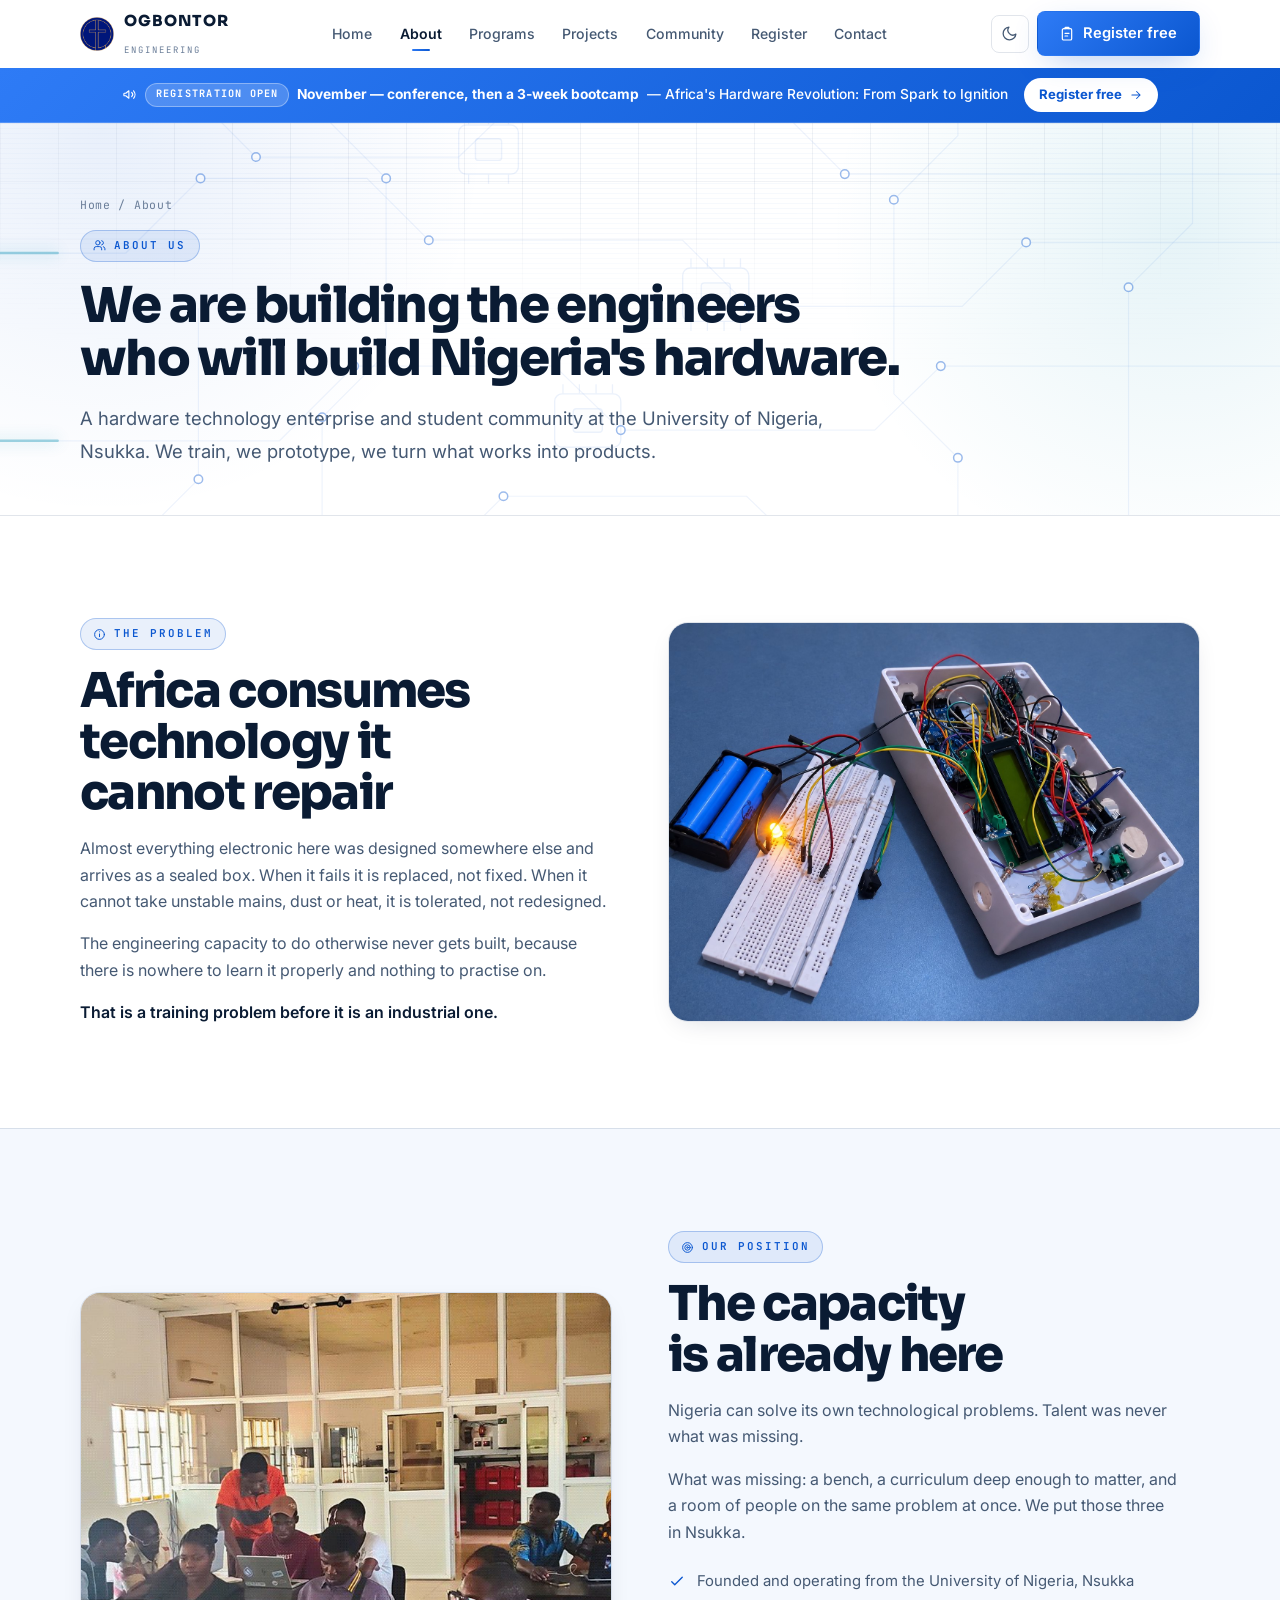
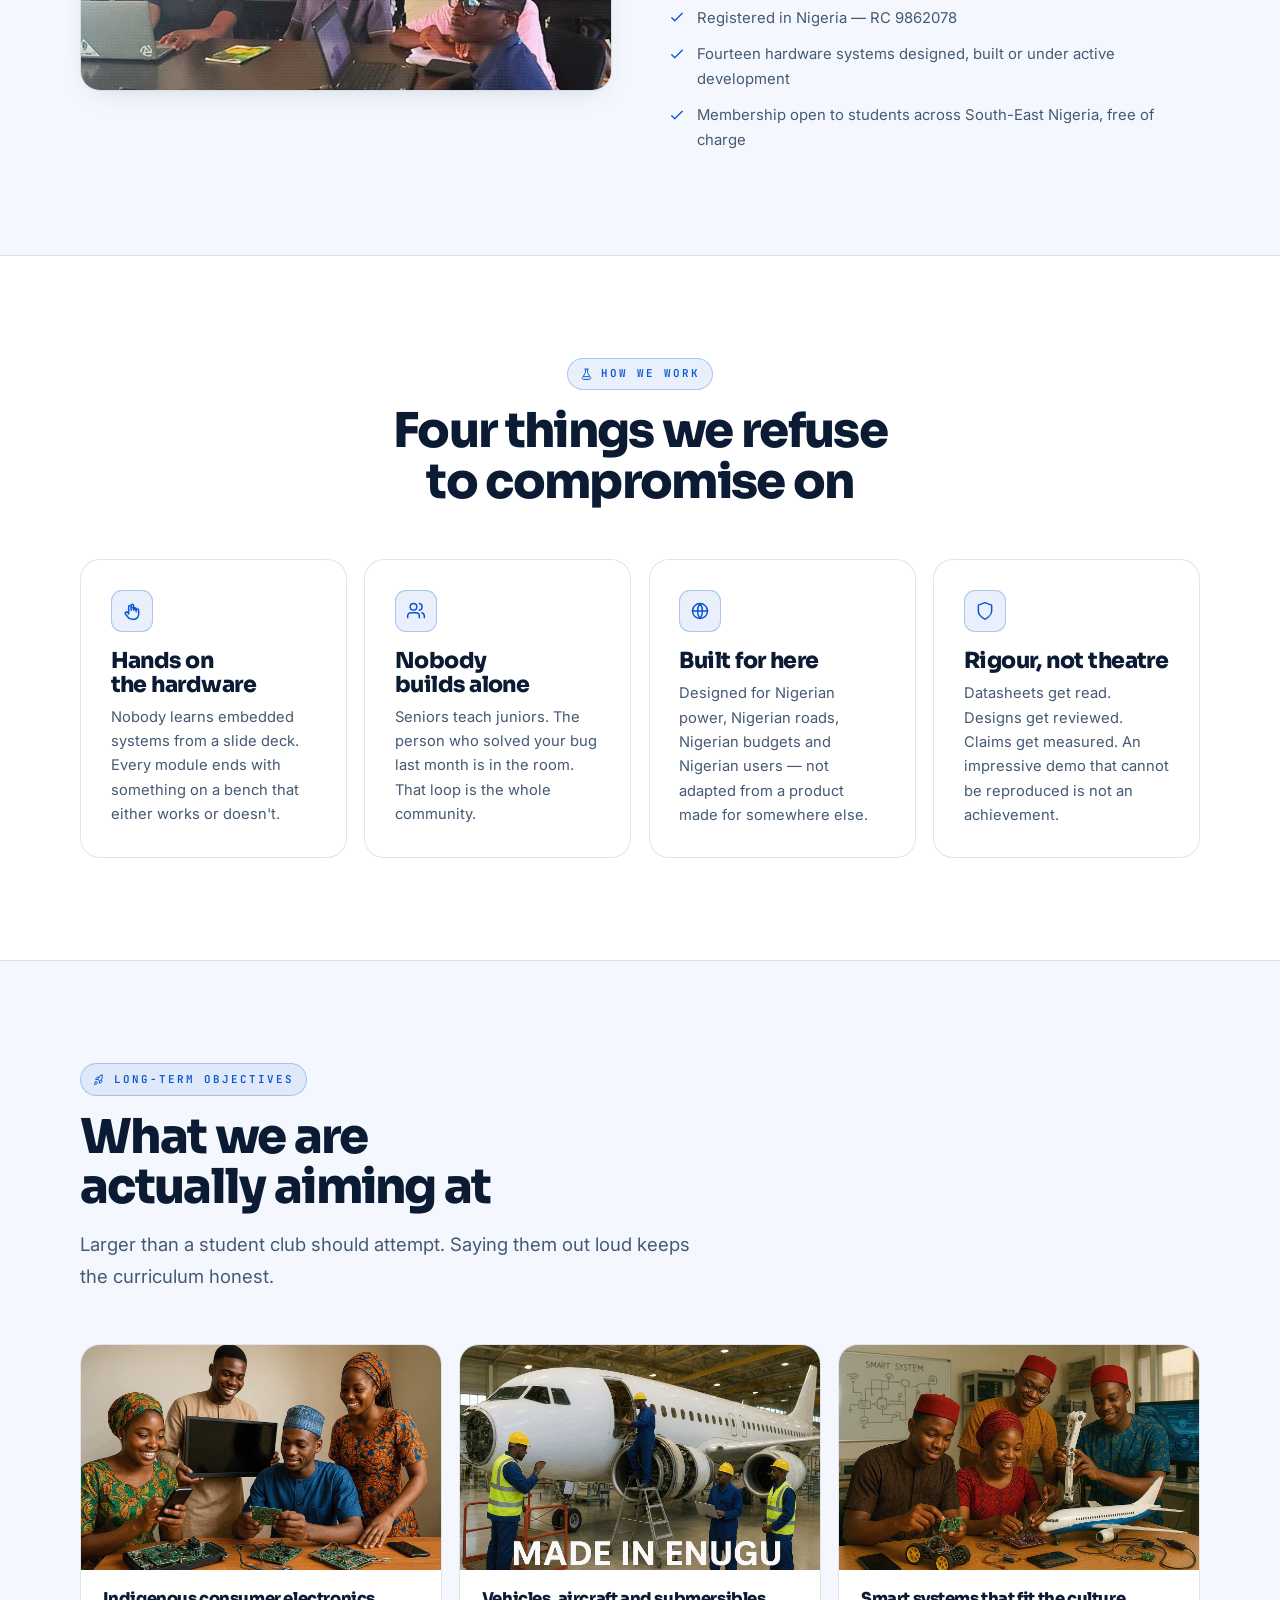
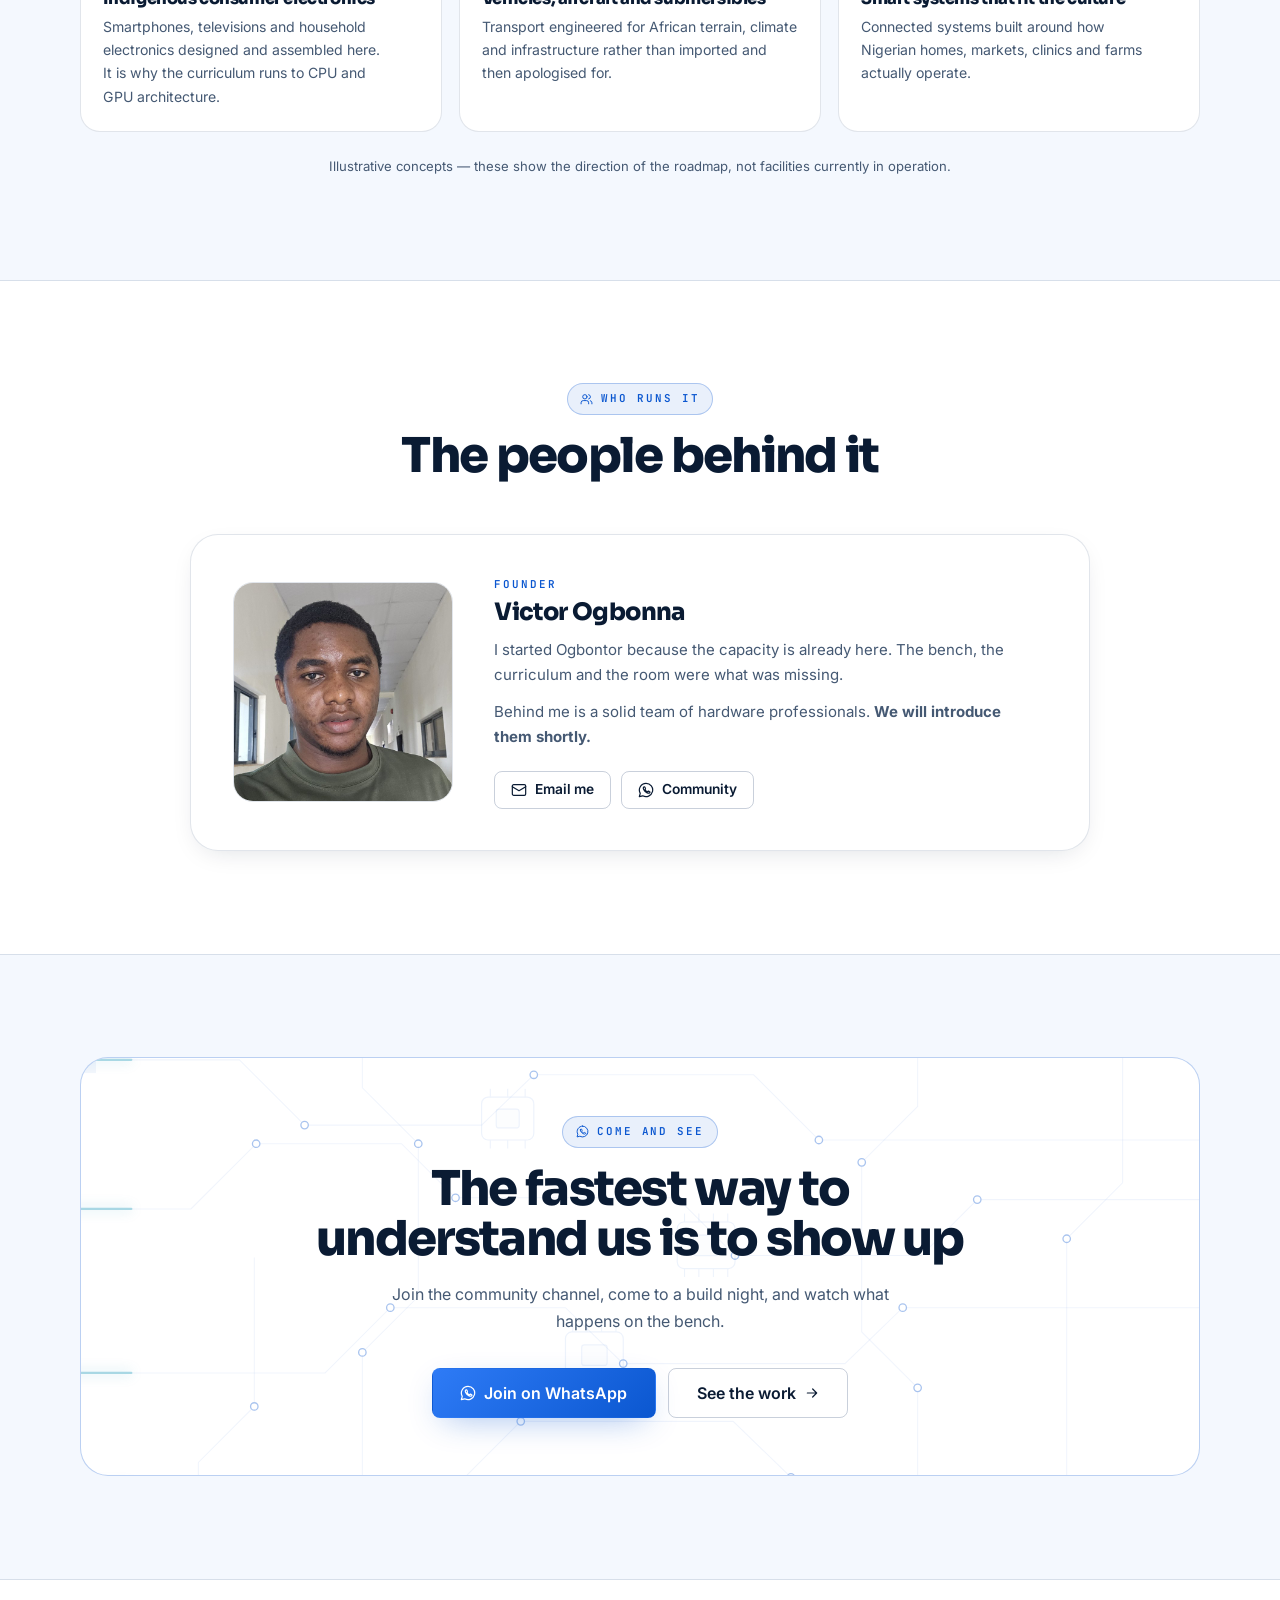
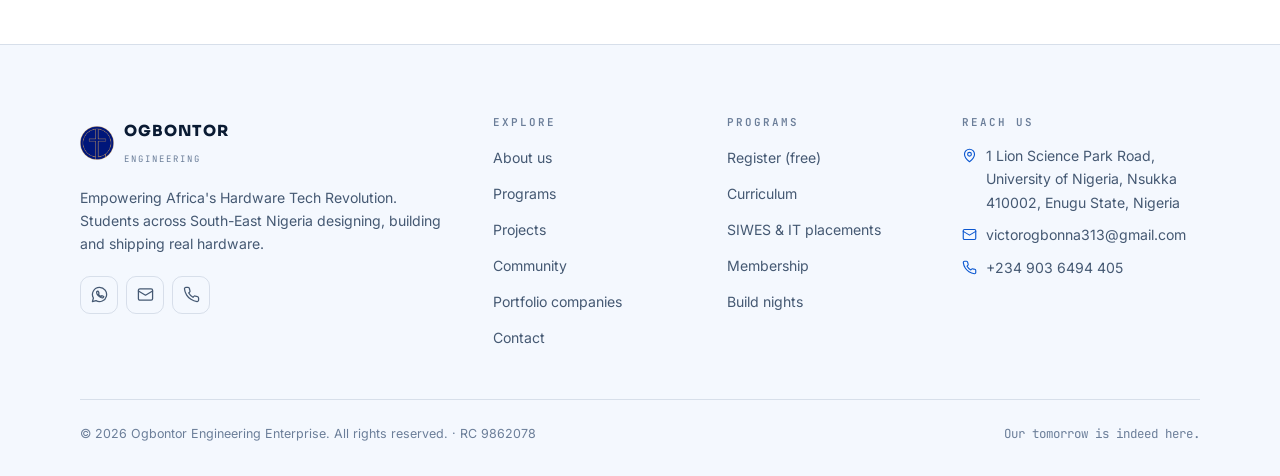
==== commit 81ba5e9d: "Set the month: November, with the missing dates said next to it November is confirmed; the day and t" ====
--- a/about.html
+++ b/about.html
@@ -20,7 +20,7 @@
 <link rel="preconnect" href="https://fonts.gstatic.com" crossorigin>
 <link rel="stylesheet" href="https://fonts.googleapis.com/css2?family=Inter:wght@400;500;600;700&family=Sora:wght@600;700;800&family=Space+Grotesk:wght@500;600;700&family=JetBrains+Mono:wght@400;600;700&display=swap">
 <meta name="register-endpoint" content="https://script.google.com/macros/s/AKfycbyH2rW40zmKwwqDDqF91gTuwTG6fb1hSAtO6N1WHHh8ukCKSzHLNXvC14F_ccUOmxnA/exec">
-<link rel="stylesheet" href="assets/css/styles.css?v=5d2db234">
+<link rel="stylesheet" href="assets/css/styles.css?v=4d6da940">
 <noscript><style>.reveal{opacity:1!important;transform:none!important}</style></noscript>
 <script type="application/ld+json">
 {
@@ -100,7 +100,7 @@
     <p>
       <svg viewBox="0 0 24 24" fill="none" stroke="currentColor" stroke-width="1.8" stroke-linecap="round" stroke-linejoin="round" aria-hidden="true"><path d="M3 11v2a1 1 0 0 0 1 1h2l5 4V6L6 10H4a1 1 0 0 0-1 1z"/><path d="M15.5 8.5a5 5 0 0 1 0 7M18.5 6a9 9 0 0 1 0 12"/></svg>
       <span class="pill">Registration open</span>
-      <strong>Conference, then a 3-week bootcamp</strong>
+      <strong>November &mdash; conference, then a 3-week bootcamp</strong>
       <span class="alert-tagline">&mdash; Africa's Hardware Revolution: From Spark to Ignition</span>
     </p>
     <a class="alert-cta" href="register.html">Register free <svg viewBox="0 0 24 24" fill="none" stroke="currentColor" stroke-width="1.8" stroke-linecap="round" stroke-linejoin="round" aria-hidden="true"><path d="M5 12h14m-6-6 6 6-6 6"/></svg></a>
--- a/assets/css/styles.css
+++ b/assets/css/styles.css
@@ -1356,6 +1356,47 @@
 }
 .marquee::before { top: 0; } .marquee::after { bottom: 0; }
 
+/* ---------- The month ----------
+   November is confirmed, the day and the venue are not. The plate sets the
+   month loud and keeps the caveat beside it, never on its own line where it
+   could be skimmed past. */
+.when-plate {
+  position: relative; overflow: hidden;
+  display: flex; align-items: center; flex-wrap: wrap; gap: .45rem 1rem;
+  margin-top: 1.15rem; padding: .72rem 1.05rem;
+  border: 1px solid var(--accent-line); border-radius: var(--r);
+  background: var(--accent-soft);
+}
+.when-plate::before {
+  content: ""; position: absolute; inset-block: 0; left: -40%; width: 38%;
+  background: linear-gradient(90deg, transparent,
+              color-mix(in srgb, var(--cyan) 18%, transparent), transparent);
+  animation: plateSweep 6s ease-in-out infinite;
+}
+@keyframes plateSweep { 0% { left: -40%; } 62%, 100% { left: 110%; } }
+.when-plate > * { position: relative; z-index: 1; }
+.when-month {
+  font-family: var(--font-display); font-weight: 800; line-height: 1;
+  font-size: clamp(1.65rem, 3.7vw, 2.4rem);
+  letter-spacing: -.015em; text-transform: uppercase; color: var(--accent);
+}
+.when-note {
+  display: inline-flex; align-items: center; gap: .45rem;
+  font-family: var(--font-mono); font-size: .67rem; font-weight: 700;
+  letter-spacing: .12em; text-transform: uppercase; color: var(--text-muted);
+}
+.when-note svg { width: 13px; height: 13px; flex: none; color: var(--cyan); }
+.when-plate--lg { margin-top: 1.4rem; }
+.when-plate--lg .when-month {
+  font-size: clamp(2rem, 4.8vw, 3.1rem);
+  background: var(--grad-text); -webkit-background-clip: text; background-clip: text; color: transparent;
+}
+/* on the blue programme banner the plate inverts */
+.bootcamp .when-plate { background: rgba(255,255,255,.13); border-color: rgba(255,255,255,.26); }
+.bootcamp .when-month { color: #fff; }
+.bootcamp .when-note { color: #CFE0FA; }
+.bootcamp .when-note svg { color: #9FD9E8; }
+
 /* The closing band gets the board behind it, so the last thing on the page is
    still moving. The band already clips and positions itself further up. */
 .cta-band > *:not(.cta-circuit) { z-index: 1; }
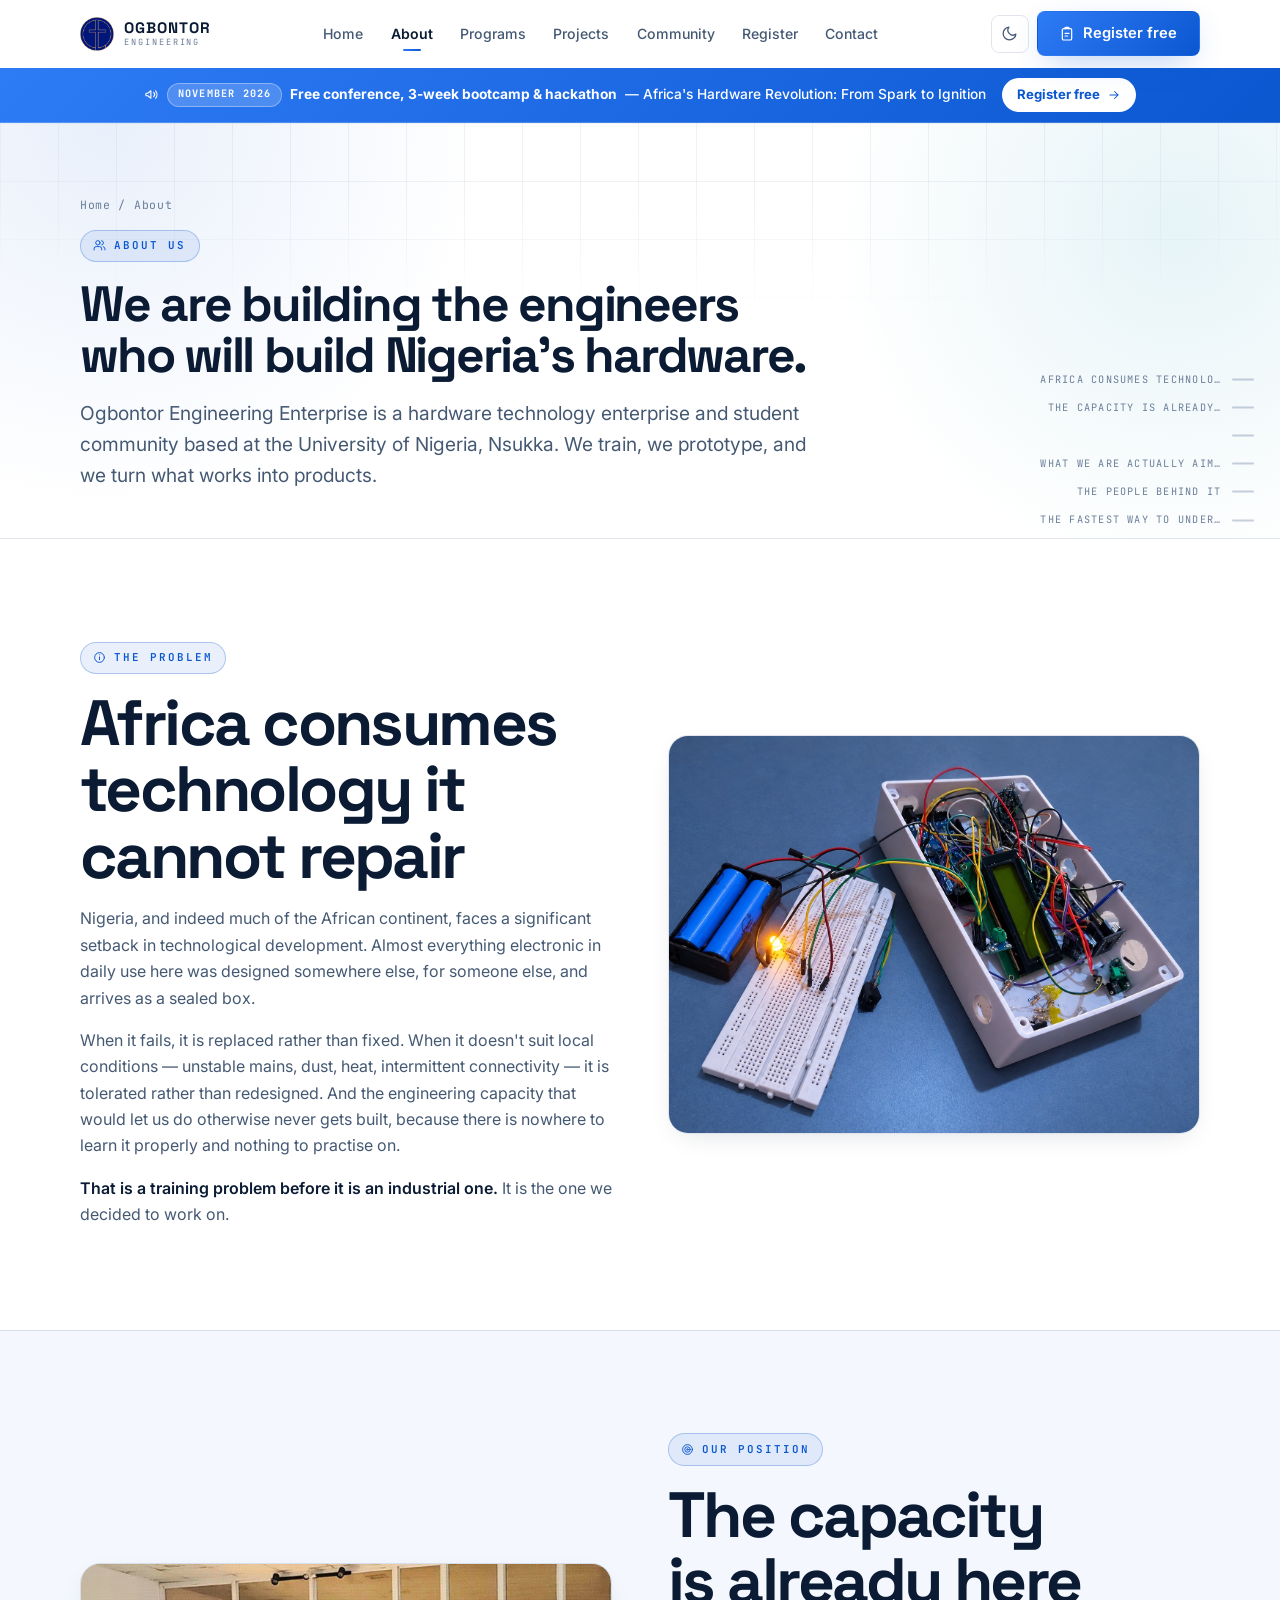
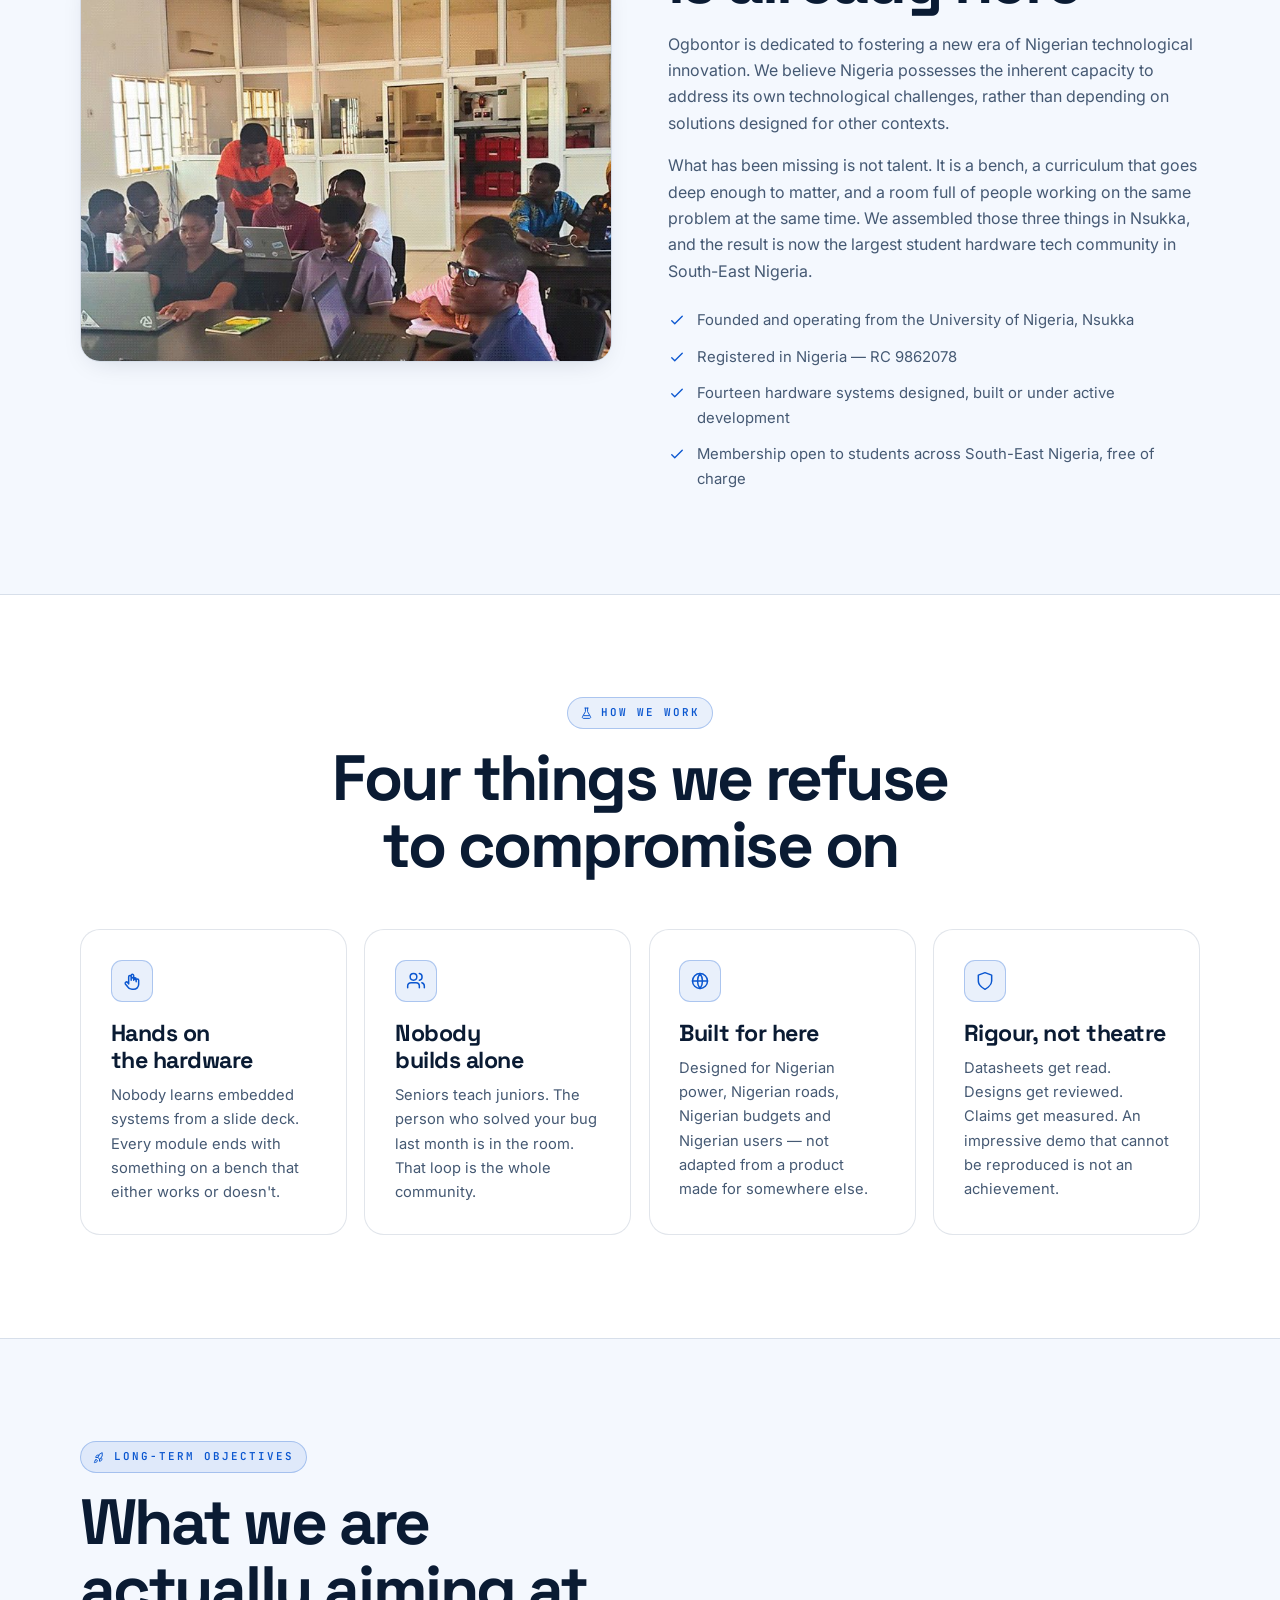
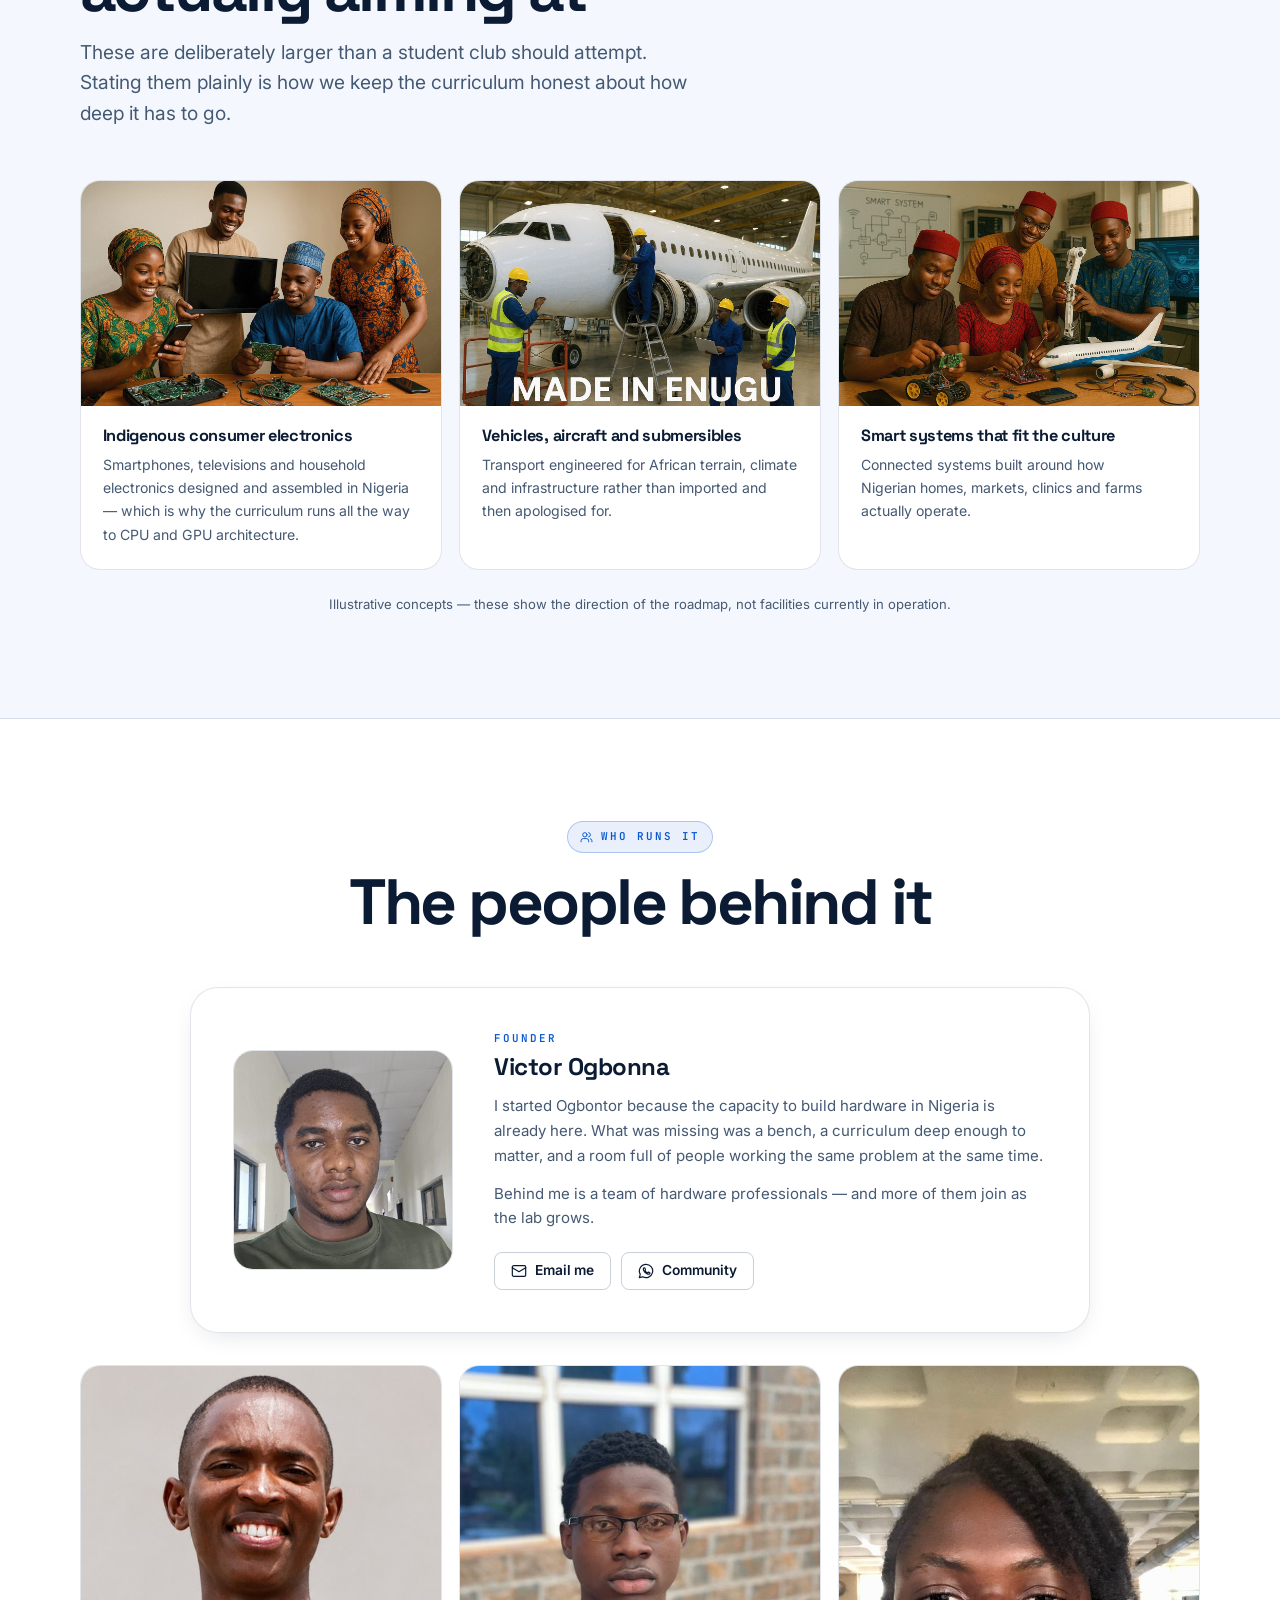
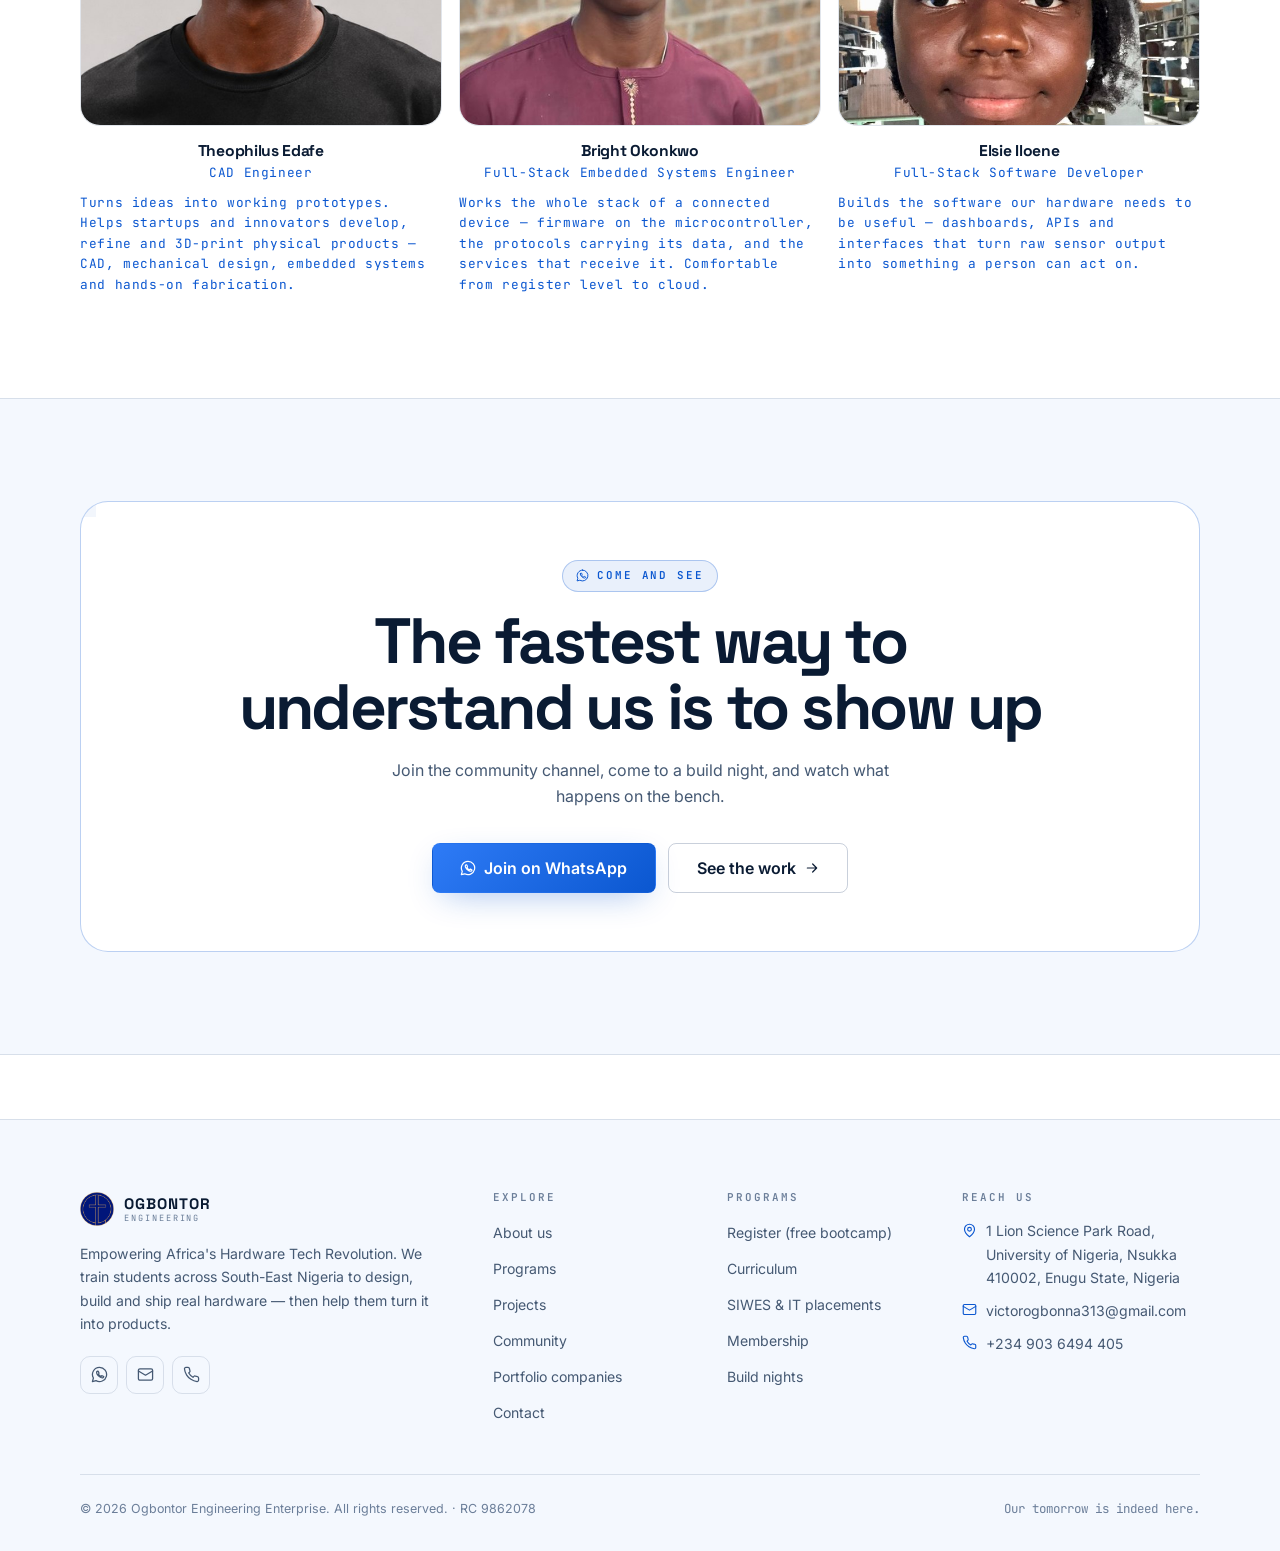
==== commit 33bf8c7b: "Team, November programme, bigger type, orientation and SEO - Added Theophilus Edafe (CAD), Bright Ok" ====
--- a/about.html
+++ b/about.html
@@ -13,14 +13,26 @@
 <meta property="og:description" content="Who we are: a hardware technology enterprise and the largest student hardware tech community in South-East Nigeria, based at the University of Nigeria, Nsukka.">
 <meta property="og:url" content="https://ogbontor.com/about.html">
 <meta property="og:image" content="https://ogbontor.com/assets/img/og-image.png">
+<meta property="og:image:width" content="1200">
+<meta property="og:image:height" content="630">
+<meta property="og:image:alt" content="Ogbontor Engineering Enterprise — South-East Nigeria's largest student hardware tech community">
+<meta property="og:locale" content="en_NG">
 <meta name="twitter:card" content="summary_large_image">
+<meta name="twitter:image" content="https://ogbontor.com/assets/img/og-image.png">
+<meta name="twitter:image:alt" content="Ogbontor Engineering Enterprise">
+<meta name="author" content="Ogbontor Engineering Enterprise">
+<meta name="robots" content="index, follow, max-image-preview:large, max-snippet:-1, max-video-preview:-1">
+<meta name="geo.region" content="NG-EN">
+<meta name="geo.placename" content="Nsukka, Enugu State, Nigeria">
+<meta name="geo.position" content="6.8567;7.3958">
+<meta name="ICBM" content="6.8567, 7.3958">
 <link rel="icon" href="assets/img/favicon.png" type="image/png">
 <link rel="apple-touch-icon" href="assets/img/favicon.png">
 <link rel="preconnect" href="https://fonts.googleapis.com">
 <link rel="preconnect" href="https://fonts.gstatic.com" crossorigin>
-<link rel="stylesheet" href="https://fonts.googleapis.com/css2?family=Inter:wght@400;500;600;700&family=Sora:wght@600;700;800&family=Space+Grotesk:wght@500;600;700&family=JetBrains+Mono:wght@400;600;700&display=swap">
+<link rel="stylesheet" href="https://fonts.googleapis.com/css2?family=Inter:wght@400;500;600;700&family=Space+Grotesk:wght@500;600;700&family=JetBrains+Mono:wght@400;600&display=swap">
 <meta name="register-endpoint" content="https://script.google.com/macros/s/AKfycbyH2rW40zmKwwqDDqF91gTuwTG6fb1hSAtO6N1WHHh8ukCKSzHLNXvC14F_ccUOmxnA/exec">
-<link rel="stylesheet" href="assets/css/styles.css?v=4d6da940">
+<link rel="stylesheet" href="assets/css/styles.css?v=35d93f34">
 <noscript><style>.reveal{opacity:1!important;transform:none!important}</style></noscript>
 <script type="application/ld+json">
 {
@@ -45,7 +57,57 @@
     "addressCountry": "NG"
   },
   "areaServed": "South-East Nigeria",
+  "foundingLocation": "Nsukka, Enugu State, Nigeria",
+  "knowsAbout": ["Embedded Systems", "Robotics", "Internet of Things", "PCB Design",
+                 "Edge AI", "Blockchain Hardware", "3D Printing", "CAD", "Fabrication"],
   "sameAs": ["https://chat.whatsapp.com/CBLct4fEPPa8FAFz10cGH8"]
+}
+</script>
+<script type="application/ld+json">
+{
+  "@context": "https://schema.org",
+  "@type": "WebSite",
+  "name": "Ogbontor Engineering Enterprise",
+  "url": "https://ogbontor.com/",
+  "inLanguage": "en-NG",
+  "publisher": { "@type": "Organization", "name": "Ogbontor Engineering Enterprise" }
+}
+</script>
+<script type="application/ld+json">
+{
+  "@context": "https://schema.org",
+  "@type": "EducationEvent",
+  "name": "Africa's Hardware Revolution: From Spark to Ignition",
+  "description": "A mega hardware technology conference at the University of Nigeria, Nsukka, followed by three weeks of intensive free bootcamp covering robotics, embedded systems, IoT, PCB design, CAD, IoT-blockchain, edge AI, 3D printing and fabrication, closing with a hackathon.",
+  "startDate": "2026-11",
+  "eventStatus": "https://schema.org/EventScheduled",
+  "eventAttendanceMode": "https://schema.org/OfflineEventAttendanceMode",
+  "isAccessibleForFree": true,
+  "inLanguage": "en-NG",
+  "url": "https://ogbontor.com/register.html",
+  "image": "https://ogbontor.com/assets/img/og-image.png",
+  "location": {
+    "@type": "Place",
+    "name": "University of Nigeria, Nsukka",
+    "address": {
+      "@type": "PostalAddress",
+      "streetAddress": "1 Lion Science Park Road, University of Nigeria",
+      "addressLocality": "Nsukka",
+      "postalCode": "410002",
+      "addressRegion": "Enugu State",
+      "addressCountry": "NG"
+    }
+  },
+  "organizer": { "@type": "Organization", "name": "Ogbontor Engineering Enterprise", "url": "https://ogbontor.com/" },
+  "offers": {
+    "@type": "Offer",
+    "price": "0",
+    "priceCurrency": "NGN",
+    "availability": "https://schema.org/InStock",
+    "url": "https://ogbontor.com/register.html",
+    "validFrom": "2026-09-01"
+  },
+  "audience": { "@type": "EducationalAudience", "educationalRole": "student" }
 }
 </script>
 
@@ -99,63 +161,20 @@
   <div class="container">
     <p>
       <svg viewBox="0 0 24 24" fill="none" stroke="currentColor" stroke-width="1.8" stroke-linecap="round" stroke-linejoin="round" aria-hidden="true"><path d="M3 11v2a1 1 0 0 0 1 1h2l5 4V6L6 10H4a1 1 0 0 0-1 1z"/><path d="M15.5 8.5a5 5 0 0 1 0 7M18.5 6a9 9 0 0 1 0 12"/></svg>
-      <span class="pill">Registration open</span>
-      <strong>November &mdash; conference, then a 3-week bootcamp</strong>
+      <span class="pill">November 2026</span>
+      <strong>Free conference, 3-week bootcamp &amp; hackathon</strong>
       <span class="alert-tagline">&mdash; Africa's Hardware Revolution: From Spark to Ignition</span>
     </p>
     <a class="alert-cta" href="register.html">Register free <svg viewBox="0 0 24 24" fill="none" stroke="currentColor" stroke-width="1.8" stroke-linecap="round" stroke-linejoin="round" aria-hidden="true"><path d="M5 12h14m-6-6 6 6-6 6"/></svg></a>
   </div>
 </div>
   <section class="page-hero">
-    <div class="backdrop">
-      <div class="grid-lines"></div>
-      <svg class="mg mg-circuit backdrop-circuit backdrop-circuit--sm" viewBox="0 0 1200 620"
-     preserveAspectRatio="xMidYMid slice" aria-hidden="true" focusable="false">
-  <path class="mgc-trace" d="M-20 88 H170 L240 158 H430 L486 104 H722 L792 174 H1220"/>
-  <path class="mgc-trace" d="M-20 248 H118 L188 178 H344 L402 236 H640 L702 298 H902 L962 238 H1220"/>
-  <path class="mgc-trace" d="M-20 424 H262 L332 354 H520 L582 414 H820 L882 354 H1220"/>
-  <path class="mgc-trace" d="M-20 546 H402 L472 476 H700 L762 536 H1220"/>
-  <path class="mgc-trace" d="M302 -20 V118 L362 178 V342 L302 402 V660"/>
-  <path class="mgc-trace" d="M898 -20 V138 L838 198 V380 L898 440 V660"/>
-  <path class="mgc-trace" d="M1118 -20 V220 L1058 280 V660"/>
-  <path class="mgc-trace" d="M126 660 V520 L186 460 V300"/>
-  <circle class="mgc-pad" cx="240" cy="158" r="4" style="animation-delay:0.00s"/>
-  <circle class="mgc-pad" cx="486" cy="104" r="4" style="animation-delay:0.41s"/>
-  <circle class="mgc-pad" cx="792" cy="174" r="4" style="animation-delay:0.82s"/>
-  <circle class="mgc-pad" cx="188" cy="178" r="4" style="animation-delay:1.23s"/>
-  <circle class="mgc-pad" cx="402" cy="236" r="4" style="animation-delay:1.64s"/>
-  <circle class="mgc-pad" cx="702" cy="298" r="4" style="animation-delay:2.05s"/>
-  <circle class="mgc-pad" cx="962" cy="238" r="4" style="animation-delay:2.46s"/>
-  <circle class="mgc-pad" cx="332" cy="354" r="4" style="animation-delay:2.87s"/>
-  <circle class="mgc-pad" cx="582" cy="414" r="4" style="animation-delay:3.28s"/>
-  <circle class="mgc-pad" cx="882" cy="354" r="4" style="animation-delay:0.29s"/>
-  <circle class="mgc-pad" cx="472" cy="476" r="4" style="animation-delay:0.70s"/>
-  <circle class="mgc-pad" cx="762" cy="536" r="4" style="animation-delay:1.11s"/>
-  <circle class="mgc-pad" cx="362" cy="178" r="4" style="animation-delay:1.52s"/>
-  <circle class="mgc-pad" cx="838" cy="198" r="4" style="animation-delay:1.93s"/>
-  <circle class="mgc-pad" cx="1058" cy="280" r="4" style="animation-delay:2.34s"/>
-  <circle class="mgc-pad" cx="186" cy="460" r="4" style="animation-delay:2.75s"/>
-  <circle class="mgc-pad" cx="302" cy="402" r="4" style="animation-delay:3.16s"/>
-  <circle class="mgc-pad" cx="898" cy="440" r="4" style="animation-delay:0.17s"/>
-  <g class="mgc-chip" style="animation-delay:0s"><path class="mgc-pin" d="M439.3 128V119"/><path class="mgc-pin" d="M439.3 174V183"/><path class="mgc-pin" d="M458.0 128V119"/><path class="mgc-pin" d="M458.0 174V183"/><path class="mgc-pin" d="M476.7 128V119"/><path class="mgc-pin" d="M476.7 174V183"/><rect x="430" y="128" width="56" height="46" rx="7"/><rect class="mgc-die" x="445.7" y="140.9" width="24.6" height="20.2" rx="3"/></g>
-  <g class="mgc-chip" style="animation-delay:1.4s"><path class="mgc-pin" d="M647.8 262V253"/><path class="mgc-pin" d="M647.8 312V321"/><path class="mgc-pin" d="M663.2 262V253"/><path class="mgc-pin" d="M663.2 312V321"/><path class="mgc-pin" d="M678.8 262V253"/><path class="mgc-pin" d="M678.8 312V321"/><path class="mgc-pin" d="M694.2 262V253"/><path class="mgc-pin" d="M694.2 312V321"/><rect x="640" y="262" width="62" height="50" rx="7"/><rect class="mgc-die" x="657.4" y="276.0" width="27.3" height="22.0" rx="3"/></g>
-  <g class="mgc-chip" style="animation-delay:2.6s"><path class="mgc-pin" d="M527.8 380V371"/><path class="mgc-pin" d="M527.8 430V439"/><path class="mgc-pin" d="M543.2 380V371"/><path class="mgc-pin" d="M543.2 430V439"/><path class="mgc-pin" d="M558.8 380V371"/><path class="mgc-pin" d="M558.8 430V439"/><path class="mgc-pin" d="M574.2 380V371"/><path class="mgc-pin" d="M574.2 430V439"/><rect x="520" y="380" width="62" height="50" rx="7"/><rect class="mgc-die" x="537.4" y="394.0" width="27.3" height="22.0" rx="3"/></g>
-  <path class="mgc-pulse" d="M-20 88 H170 L240 158 H430 L486 104 H722 L792 174 H1220" style="animation-delay:0.00s;animation-duration:6.5s"/>
-  <path class="mgc-pulse" d="M-20 248 H118 L188 178 H344 L402 236 H640 L702 298 H902 L962 238 H1220" style="animation-delay:1.15s;animation-duration:8.1s"/>
-  <path class="mgc-pulse" d="M-20 424 H262 L332 354 H520 L582 414 H820 L882 354 H1220" style="animation-delay:2.30s;animation-duration:9.7s"/>
-  <path class="mgc-pulse" d="M-20 546 H402 L472 476 H700 L762 536 H1220" style="animation-delay:3.45s;animation-duration:11.3s"/>
-  <path class="mgc-pulse" d="M302 -20 V118 L362 178 V342 L302 402 V660" style="animation-delay:4.60s;animation-duration:6.5s"/>
-  <path class="mgc-pulse" d="M898 -20 V138 L838 198 V380 L898 440 V660" style="animation-delay:5.75s;animation-duration:8.1s"/>
-  <path class="mgc-pulse" d="M1118 -20 V220 L1058 280 V660" style="animation-delay:6.90s;animation-duration:9.7s"/>
-  <path class="mgc-pulse" d="M126 660 V520 L186 460 V300" style="animation-delay:8.05s;animation-duration:11.3s"/>
-</svg>
-      <div class="scanlines" aria-hidden="true"></div>
-    </div>
+    <div class="backdrop"><div class="grid-lines"></div></div>
     <div class="container">
       <p class="crumbs"><a href="index.html">Home</a> / About</p>
       <span class="eyebrow mt-2"><svg viewBox="0 0 24 24" fill="none" stroke="currentColor" stroke-width="1.8" stroke-linecap="round" stroke-linejoin="round" aria-hidden="true"><path d="M16 20v-2a4 4 0 0 0-4-4H6a4 4 0 0 0-4 4v2"/><circle cx="9" cy="7" r="4"/><path d="M22 20v-2a4 4 0 0 0-3-3.87M16 3.13A4 4 0 0 1 16 11"/></svg> About us</span>
       <h1>We are building the engineers who will build Nigeria's hardware.</h1>
-      <p class="lede">A hardware technology enterprise and student community at the University of Nigeria, Nsukka. We train, we prototype, we turn what works into products.</p>
+      <p class="lede">Ogbontor Engineering Enterprise is a hardware technology enterprise and student community based at the University of Nigeria, Nsukka. We train, we prototype, and we turn what works into products.</p>
     </div>
   </section>
 
@@ -166,12 +185,15 @@
           <span class="eyebrow"><svg viewBox="0 0 24 24" fill="none" stroke="currentColor" stroke-width="1.8" stroke-linecap="round" stroke-linejoin="round" aria-hidden="true"><circle cx="12" cy="12" r="9"/><path d="M12 11v5m0-9h.01"/></svg> The problem</span>
           <h2 class="mt-2">Africa consumes technology it cannot repair</h2>
           <div class="prose mt-2">
-            <p>Almost everything electronic here was designed somewhere else and arrives as a sealed box.
-               When it fails it is replaced, not fixed. When it cannot take unstable mains, dust or heat,
-               it is tolerated, not redesigned.</p>
-            <p>The engineering capacity to do otherwise never gets built, because there is nowhere to learn
-               it properly and nothing to practise on.</p>
-            <p><strong>That is a training problem before it is an industrial one.</strong></p>
+            <p>Nigeria, and indeed much of the African continent, faces a significant setback in
+               technological development. Almost everything electronic in daily use here was designed
+               somewhere else, for someone else, and arrives as a sealed box.</p>
+            <p>When it fails, it is replaced rather than fixed. When it doesn't suit local conditions —
+               unstable mains, dust, heat, intermittent connectivity — it is tolerated rather than redesigned.
+               And the engineering capacity that would let us do otherwise never gets built, because there is
+               nowhere to learn it properly and nothing to practise on.</p>
+            <p><strong>That is a training problem before it is an industrial one.</strong> It is the one we
+               decided to work on.</p>
           </div>
         </div>
         <figure class="reveal">
@@ -188,9 +210,13 @@
           <span class="eyebrow"><svg viewBox="0 0 24 24" fill="none" stroke="currentColor" stroke-width="1.8" stroke-linecap="round" stroke-linejoin="round" aria-hidden="true"><circle cx="12" cy="12" r="9"/><circle cx="12" cy="12" r="5"/><circle cx="12" cy="12" r="1.5"/></svg> Our position</span>
           <h2 class="mt-2">The capacity is already here</h2>
           <div class="prose mt-2">
-            <p>Nigeria can solve its own technological problems. Talent was never what was missing.</p>
-            <p>What was missing: a bench, a curriculum deep enough to matter, and a room of people on the
-               same problem at once. We put those three in Nsukka.</p>
+            <p>Ogbontor is dedicated to fostering a new era of Nigerian technological innovation. We
+               believe Nigeria possesses the inherent capacity to address its own technological challenges,
+               rather than depending on solutions designed for other contexts.</p>
+            <p>What has been missing is not talent. It is a bench, a curriculum that goes deep enough to
+               matter, and a room full of people working on the same problem at the same time. We assembled
+               those three things in Nsukka, and the result is now the largest student hardware tech community
+               in South-East Nigeria.</p>
           </div>
           <ul class="check-list">
             <li><svg viewBox="0 0 24 24" fill="none" stroke="currentColor" stroke-width="1.8" stroke-linecap="round" stroke-linejoin="round" aria-hidden="true"><path d="m5 13 4 4L19 7"/></svg><span>Founded and operating from the University of Nigeria, Nsukka</span></li>
@@ -238,8 +264,8 @@
       <div class="sec-head">
         <span class="eyebrow"><svg viewBox="0 0 24 24" fill="none" stroke="currentColor" stroke-width="1.8" stroke-linecap="round" stroke-linejoin="round" aria-hidden="true"><path d="M4.5 16.5c-1.5 1.3-2 5-2 5s3.7-.5 5-2a2.1 2.1 0 0 0-3-3z"/><path d="M12 15 9 12a11 11 0 0 1 8-9 11 11 0 0 1-3 11z"/><path d="M9 12H5s.5-3 2-4 4 0 4 0"/><path d="M12 15v4s3-.5 4-2 0-4 0-4"/></svg> Long-term objectives</span>
         <h2>What we are actually aiming at</h2>
-        <p class="lede">Larger than a student club should attempt. Saying them out loud keeps the
-          curriculum honest.</p>
+        <p class="lede">These are deliberately larger than a student club should attempt. Stating them
+          plainly is how we keep the curriculum honest about how deep it has to go.</p>
       </div>
       <div class="grid grid-3">
         <article class="project reveal">
@@ -248,8 +274,8 @@
           </div>
           <div class="project-body">
             <h3>Indigenous consumer electronics</h3>
-            <p>Smartphones, televisions and household electronics designed and assembled here. It is why the
-               curriculum runs to CPU and GPU architecture.</p>
+            <p>Smartphones, televisions and household electronics designed and assembled in Nigeria — which is
+               why the curriculum runs all the way to CPU and GPU architecture.</p>
           </div>
         </article>
         <article class="project reveal" data-delay="0.08">
@@ -288,62 +314,44 @@
           <div>
             <p class="founder-role">Founder</p>
             <h3>Victor Ogbonna</h3>
-            <p class="founder-bio">I started Ogbontor because the capacity is already here. The bench,
-              the curriculum and the room were what was missing.</p>
-            <p class="founder-bio" style="margin-top:.8rem">Behind me is a solid team of hardware
-              professionals. <strong>We will introduce them shortly.</strong></p>
+            <p class="founder-bio">I started Ogbontor because the capacity to build hardware in Nigeria is
+              already here. What was missing was a bench, a curriculum deep enough to matter, and a room full
+              of people working the same problem at the same time.</p>
+            <p class="founder-bio" style="margin-top:.8rem">Behind me is a team of hardware professionals —
+              and more of them join as the lab grows.</p>
             <div class="founder-links">
               <a class="btn btn--ghost" href="mailto:victorogbonna313@gmail.com"><svg viewBox="0 0 24 24" fill="none" stroke="currentColor" stroke-width="1.8" stroke-linecap="round" stroke-linejoin="round" aria-hidden="true"><rect x="2" y="4" width="20" height="16" rx="2"/><path d="m2 7 10 6 10-6"/></svg> Email me</a>
               <a class="btn btn--ghost" href="https://chat.whatsapp.com/CBLct4fEPPa8FAFz10cGH8" target="_blank" rel="noopener"><svg viewBox="0 0 24 24" fill="none" stroke="currentColor" stroke-width="1.8" stroke-linecap="round" stroke-linejoin="round" aria-hidden="true"><path d="M12 2a10 10 0 0 0-8.6 15L2 22l5.1-1.3A10 10 0 1 0 12 2z"/><path d="M8.5 7.8c.2-.4.4-.4.7-.4h.6c.2 0 .4 0 .6.5l.8 2c.1.3 0 .5-.1.7l-.4.5c-.2.2-.3.4-.1.7a7 7 0 0 0 3.2 2.8c.3.1.5.1.7-.1l.6-.7c.2-.2.4-.2.6-.1l1.9.9c.3.1.4.3.4.5a2 2 0 0 1-1.4 1.6c-.5.2-1.2.2-3.5-.8a9.5 9.5 0 0 1-4.6-4.6c-.8-1.7-.6-2.6-.4-3.1z"/></svg> Community</a>
             </div>
           </div>
         </article>
+
+      <div class="grid grid-3 mt-4">
+        <article class="person reveal" data-delay="0.00">
+          <img src="assets/img/team/theophilus-edafe.jpg" alt="Theophilus Edafe, CAD Engineer at Ogbontor Engineering Enterprise" loading="lazy" width="400" height="400">
+          <h3>Theophilus Edafe</h3>
+          <p>CAD Engineer</p>
+          <p class="person-bio">Turns ideas into working prototypes. Helps startups and innovators develop, refine and 3D-print physical products — CAD, mechanical design, embedded systems and hands-on fabrication.</p>
+        </article>
+        <article class="person reveal" data-delay="0.07">
+          <img src="assets/img/team/bright-okonkwo.jpg" alt="Bright Okonkwo, Full-Stack Embedded Systems Engineer at Ogbontor Engineering Enterprise" loading="lazy" width="400" height="400">
+          <h3>Bright Okonkwo</h3>
+          <p>Full-Stack Embedded Systems Engineer</p>
+          <p class="person-bio">Works the whole stack of a connected device — firmware on the microcontroller, the protocols carrying its data, and the services that receive it. Comfortable from register level to cloud.</p>
+        </article>
+        <article class="person reveal" data-delay="0.14">
+          <img src="assets/img/team/elsie-iloene.jpg" alt="Elsie Iloene, Full-Stack Software Developer at Ogbontor Engineering Enterprise" loading="lazy" width="400" height="400">
+          <h3>Elsie Iloene</h3>
+          <p>Full-Stack Software Developer</p>
+          <p class="person-bio">Builds the software our hardware needs to be useful — dashboards, APIs and interfaces that turn raw sensor output into something a person can act on.</p>
+        </article>
+      </div>
     </div>
   </section>
 
   <section class="section section--alt">
     <div class="container">
       <div class="cta-band bracketed reveal">
-        <svg class="mg mg-circuit cta-circuit" viewBox="0 0 1200 620"
-     preserveAspectRatio="xMidYMid slice" aria-hidden="true" focusable="false">
-  <path class="mgc-trace" d="M-20 88 H170 L240 158 H430 L486 104 H722 L792 174 H1220"/>
-  <path class="mgc-trace" d="M-20 248 H118 L188 178 H344 L402 236 H640 L702 298 H902 L962 238 H1220"/>
-  <path class="mgc-trace" d="M-20 424 H262 L332 354 H520 L582 414 H820 L882 354 H1220"/>
-  <path class="mgc-trace" d="M-20 546 H402 L472 476 H700 L762 536 H1220"/>
-  <path class="mgc-trace" d="M302 -20 V118 L362 178 V342 L302 402 V660"/>
-  <path class="mgc-trace" d="M898 -20 V138 L838 198 V380 L898 440 V660"/>
-  <path class="mgc-trace" d="M1118 -20 V220 L1058 280 V660"/>
-  <path class="mgc-trace" d="M126 660 V520 L186 460 V300"/>
-  <circle class="mgc-pad" cx="240" cy="158" r="4" style="animation-delay:0.00s"/>
-  <circle class="mgc-pad" cx="486" cy="104" r="4" style="animation-delay:0.41s"/>
-  <circle class="mgc-pad" cx="792" cy="174" r="4" style="animation-delay:0.82s"/>
-  <circle class="mgc-pad" cx="188" cy="178" r="4" style="animation-delay:1.23s"/>
-  <circle class="mgc-pad" cx="402" cy="236" r="4" style="animation-delay:1.64s"/>
-  <circle class="mgc-pad" cx="702" cy="298" r="4" style="animation-delay:2.05s"/>
-  <circle class="mgc-pad" cx="962" cy="238" r="4" style="animation-delay:2.46s"/>
-  <circle class="mgc-pad" cx="332" cy="354" r="4" style="animation-delay:2.87s"/>
-  <circle class="mgc-pad" cx="582" cy="414" r="4" style="animation-delay:3.28s"/>
-  <circle class="mgc-pad" cx="882" cy="354" r="4" style="animation-delay:0.29s"/>
-  <circle class="mgc-pad" cx="472" cy="476" r="4" style="animation-delay:0.70s"/>
-  <circle class="mgc-pad" cx="762" cy="536" r="4" style="animation-delay:1.11s"/>
-  <circle class="mgc-pad" cx="362" cy="178" r="4" style="animation-delay:1.52s"/>
-  <circle class="mgc-pad" cx="838" cy="198" r="4" style="animation-delay:1.93s"/>
-  <circle class="mgc-pad" cx="1058" cy="280" r="4" style="animation-delay:2.34s"/>
-  <circle class="mgc-pad" cx="186" cy="460" r="4" style="animation-delay:2.75s"/>
-  <circle class="mgc-pad" cx="302" cy="402" r="4" style="animation-delay:3.16s"/>
-  <circle class="mgc-pad" cx="898" cy="440" r="4" style="animation-delay:0.17s"/>
-  <g class="mgc-chip" style="animation-delay:0s"><path class="mgc-pin" d="M439.3 128V119"/><path class="mgc-pin" d="M439.3 174V183"/><path class="mgc-pin" d="M458.0 128V119"/><path class="mgc-pin" d="M458.0 174V183"/><path class="mgc-pin" d="M476.7 128V119"/><path class="mgc-pin" d="M476.7 174V183"/><rect x="430" y="128" width="56" height="46" rx="7"/><rect class="mgc-die" x="445.7" y="140.9" width="24.6" height="20.2" rx="3"/></g>
-  <g class="mgc-chip" style="animation-delay:1.4s"><path class="mgc-pin" d="M647.8 262V253"/><path class="mgc-pin" d="M647.8 312V321"/><path class="mgc-pin" d="M663.2 262V253"/><path class="mgc-pin" d="M663.2 312V321"/><path class="mgc-pin" d="M678.8 262V253"/><path class="mgc-pin" d="M678.8 312V321"/><path class="mgc-pin" d="M694.2 262V253"/><path class="mgc-pin" d="M694.2 312V321"/><rect x="640" y="262" width="62" height="50" rx="7"/><rect class="mgc-die" x="657.4" y="276.0" width="27.3" height="22.0" rx="3"/></g>
-  <g class="mgc-chip" style="animation-delay:2.6s"><path class="mgc-pin" d="M527.8 380V371"/><path class="mgc-pin" d="M527.8 430V439"/><path class="mgc-pin" d="M543.2 380V371"/><path class="mgc-pin" d="M543.2 430V439"/><path class="mgc-pin" d="M558.8 380V371"/><path class="mgc-pin" d="M558.8 430V439"/><path class="mgc-pin" d="M574.2 380V371"/><path class="mgc-pin" d="M574.2 430V439"/><rect x="520" y="380" width="62" height="50" rx="7"/><rect class="mgc-die" x="537.4" y="394.0" width="27.3" height="22.0" rx="3"/></g>
-  <path class="mgc-pulse" d="M-20 88 H170 L240 158 H430 L486 104 H722 L792 174 H1220" style="animation-delay:0.00s;animation-duration:6.5s"/>
-  <path class="mgc-pulse" d="M-20 248 H118 L188 178 H344 L402 236 H640 L702 298 H902 L962 238 H1220" style="animation-delay:1.15s;animation-duration:8.1s"/>
-  <path class="mgc-pulse" d="M-20 424 H262 L332 354 H520 L582 414 H820 L882 354 H1220" style="animation-delay:2.30s;animation-duration:9.7s"/>
-  <path class="mgc-pulse" d="M-20 546 H402 L472 476 H700 L762 536 H1220" style="animation-delay:3.45s;animation-duration:11.3s"/>
-  <path class="mgc-pulse" d="M302 -20 V118 L362 178 V342 L302 402 V660" style="animation-delay:4.60s;animation-duration:6.5s"/>
-  <path class="mgc-pulse" d="M898 -20 V138 L838 198 V380 L898 440 V660" style="animation-delay:5.75s;animation-duration:8.1s"/>
-  <path class="mgc-pulse" d="M1118 -20 V220 L1058 280 V660" style="animation-delay:6.90s;animation-duration:9.7s"/>
-  <path class="mgc-pulse" d="M126 660 V520 L186 460 V300" style="animation-delay:8.05s;animation-duration:11.3s"/>
-</svg>
         <span class="eyebrow"><svg viewBox="0 0 24 24" fill="none" stroke="currentColor" stroke-width="1.8" stroke-linecap="round" stroke-linejoin="round" aria-hidden="true"><path d="M12 2a10 10 0 0 0-8.6 15L2 22l5.1-1.3A10 10 0 1 0 12 2z"/><path d="M8.5 7.8c.2-.4.4-.4.7-.4h.6c.2 0 .4 0 .6.5l.8 2c.1.3 0 .5-.1.7l-.4.5c-.2.2-.3.4-.1.7a7 7 0 0 0 3.2 2.8c.3.1.5.1.7-.1l.6-.7c.2-.2.4-.2.6-.1l1.9.9c.3.1.4.3.4.5a2 2 0 0 1-1.4 1.6c-.5.2-1.2.2-3.5-.8a9.5 9.5 0 0 1-4.6-4.6c-.8-1.7-.6-2.6-.4-3.1z"/></svg> Come and see</span>
         <h2 class="mt-2">The fastest way to understand us is to show up</h2>
         <p>Join the community channel, come to a build night, and watch what happens on the bench.</p>
@@ -368,8 +376,8 @@
             <span class="brand-sub">Engineering</span>
           </span>
         </a>
-        <p>Empowering Africa's Hardware Tech Revolution. Students across South-East Nigeria designing, building and shipping
-           real hardware.</p>
+        <p>Empowering Africa's Hardware Tech Revolution. We train students across South-East Nigeria to design, build and ship
+           real hardware — then help them turn it into products.</p>
         <div class="socials">
           <a href="https://chat.whatsapp.com/CBLct4fEPPa8FAFz10cGH8" target="_blank" rel="noopener" aria-label="WhatsApp community"><svg viewBox="0 0 24 24" fill="none" stroke="currentColor" stroke-width="1.8" stroke-linecap="round" stroke-linejoin="round" aria-hidden="true"><path d="M12 2a10 10 0 0 0-8.6 15L2 22l5.1-1.3A10 10 0 1 0 12 2z"/><path d="M8.5 7.8c.2-.4.4-.4.7-.4h.6c.2 0 .4 0 .6.5l.8 2c.1.3 0 .5-.1.7l-.4.5c-.2.2-.3.4-.1.7a7 7 0 0 0 3.2 2.8c.3.1.5.1.7-.1l.6-.7c.2-.2.4-.2.6-.1l1.9.9c.3.1.4.3.4.5a2 2 0 0 1-1.4 1.6c-.5.2-1.2.2-3.5-.8a9.5 9.5 0 0 1-4.6-4.6c-.8-1.7-.6-2.6-.4-3.1z"/></svg></a>
           <a href="mailto:victorogbonna313@gmail.com" aria-label="Email us"><svg viewBox="0 0 24 24" fill="none" stroke="currentColor" stroke-width="1.8" stroke-linecap="round" stroke-linejoin="round" aria-hidden="true"><rect x="2" y="4" width="20" height="16" rx="2"/><path d="m2 7 10 6 10-6"/></svg></a>
@@ -392,7 +400,7 @@
       <div class="footer-col">
         <h2>Programs</h2>
         <ul>
-          <li><a href="register.html">Register (free)</a></li>
+          <li><a href="register.html">Register (free bootcamp)</a></li>
           <li><a href="programs.html#curriculum">Curriculum</a></li>
           <li><a href="programs.html#siwes">SIWES &amp; IT placements</a></li>
           <li><a href="programs.html#membership">Membership</a></li>
@@ -425,6 +433,6 @@
   </div>
 </div>
 
-<script src="assets/js/main.js?v=fd4d6528"></script>
+<script src="assets/js/main.js?v=3a0c333f"></script>
 </body>
 </html>
--- a/assets/css/styles.css
+++ b/assets/css/styles.css
@@ -38,7 +38,7 @@
   --pad: clamp(1.15rem, 4vw, 2.5rem);
 
   --font: "Inter", ui-sans-serif, system-ui, -apple-system, "Segoe UI", Roboto, sans-serif;
-  --font-display: "Sora", "Space Grotesk", var(--font);
+  --font-display: "Space Grotesk", var(--font);
   --font-mono: "JetBrains Mono", ui-monospace, SFMono-Regular, Menlo, monospace;
 
   --header-h: 68px;
@@ -95,16 +95,19 @@
 :focus-visible { outline: 2px solid var(--accent); outline-offset: 3px; border-radius: 4px; }
 ::selection { background: var(--accent); color: #fff; }
 
-/* ---------- Type ----------
-   Headings carry the page. They are set heavy (800), tight, and a shade larger
-   than the old scale so a visitor can skim the site by its titles alone.      */
-h1,h2,h3,h4 { font-family: var(--font-display); font-weight: 800; line-height: 1.06; letter-spacing: -.035em; text-wrap: balance; }
-h1 { font-size: clamp(2.3rem, 5.4vw, 3.9rem); }
-h2 { font-size: clamp(1.9rem, 4.1vw, 3rem); }
-h3 { font-size: clamp(1.1rem, 1.9vw, 1.38rem); letter-spacing: -.025em; }
-h4 { letter-spacing: -.02em; }
+/* ---------- Type ---------- */
+h1,h2,h3,h4 {
+  font-family: var(--font-display); font-weight: 700;
+  line-height: 1.02; letter-spacing: -.035em; text-wrap: balance;
+}
+/* Display sizes: the page should read from across the room. */
+h1 { font-size: clamp(2.9rem, 8.5vw, 6.5rem); font-weight: 700; letter-spacing: -.045em; }
+h2 { font-size: clamp(2.1rem, 5.4vw, 4rem);   font-weight: 700; letter-spacing: -.04em; line-height: 1.04; }
+h3 { font-size: clamp(1.15rem, 2vw, 1.45rem); line-height: 1.18; letter-spacing: -.02em; }
+.sec-head h2 { margin-top: 1.1rem; }
+.lede { max-width: 54ch; }
 p  { text-wrap: pretty; }
-.lede { font-size: clamp(1rem, 1.7vw, 1.16rem); color: var(--text-muted); line-height: 1.75; }
+.lede { font-size: clamp(1.05rem, 1.5vw, 1.25rem); color: var(--text-muted); line-height: 1.6; }
 .grad-text { background: var(--grad-text); -webkit-background-clip: text; background-clip: text; color: transparent; }
 
 /* ---------- Layout ---------- */
@@ -168,8 +171,14 @@
 .nav { display: flex; align-items: center; justify-content: space-between; gap: 1rem; }
 .brand { display: flex; align-items: center; gap: .65rem; flex: none; }
 .brand img { width: 34px; height: 34px; }
-.brand-name { font-family: var(--font-display); font-weight: 700; font-size: .95rem; letter-spacing: .06em; line-height: 1.15; }
-.brand-sub { font-family: var(--font-mono); font-size: .56rem; letter-spacing: .22em; text-transform: uppercase; color: var(--text-subtle); }
+/* the wordmark is a lockup: the two lines should read as one unit */
+.brand > span { display: flex; flex-direction: column; line-height: 1; }
+.brand-name { font-family: var(--font-display); font-weight: 700; font-size: .95rem; letter-spacing: .06em; line-height: 1; }
+.brand-sub {
+  font-family: var(--font-mono); font-size: .54rem; letter-spacing: .22em;
+  text-transform: uppercase; color: var(--text-subtle); line-height: 1; margin-top: .2rem;
+}
+.brand br { display: none; }
 .nav-links { display: flex; align-items: center; gap: .15rem; }
 .nav-links a {
   font-size: .88rem; font-weight: 500; color: var(--text-muted);
@@ -1046,8 +1055,8 @@
 /* ---------- Headline accent: a drawn underline, not a highlighter ---------- */
 .underline-accent { position: relative; white-space: nowrap; }
 .underline-accent::after {
-  content: ""; position: absolute; left: 0; right: 0; bottom: .02em; height: .14em;
-  background: var(--grad); opacity: .5; border-radius: 2px;
+  content: ""; position: absolute; left: 0; right: 0; bottom: -.08em; height: .22em;
+  background: var(--accent); opacity: .18; border-radius: 2px;
   transform: skewX(-12deg);
 }
 
@@ -1059,355 +1068,89 @@
 }
 
 /* ==========================================================================
-   Futuristic layer — cyber / mechatronic motion graphics and the surfaces
-   that hold them.
-
-   Every animation here is a CSS keyframe with its rest pose on 0%/100%, so
-   the prefers-reduced-motion rule at the top of this file freezes the whole
-   set on a sensible frame rather than mid-swing.
+   Orientation — knowing where you are on a long page
    ========================================================================== */
 
-/* ---------- Shared ---------- */
-.mg { display: block; width: 100%; height: auto; color: var(--accent); }
-.mg--act { width: auto; max-width: 100%; height: clamp(130px, 14vw, 168px); margin-inline: auto; }
-@keyframes mgSpin    { from { transform: rotate(0deg);   } to { transform: rotate(360deg);  } }
-@keyframes mgSpinRev { from { transform: rotate(0deg);   } to { transform: rotate(-360deg); } }
-
-/* ---------- Circuit backdrop ----------
-   A board fanned out behind the page: static copper, pads that blink, and
-   data running the routes.                                                  */
-.mg-circuit { position: absolute; inset: 0; width: 100%; height: 100%; color: var(--accent); }
-.mgc-trace { fill: none; stroke: currentColor; stroke-width: 1.15; opacity: .17; }
-.mgc-pad {
-  fill: var(--ink); stroke: currentColor; stroke-width: 1.4;
-  transform-box: fill-box; transform-origin: center;
-  animation: mgcPad 3.6s ease-in-out infinite;
-}
-@keyframes mgcPad {
-  0%, 100% { opacity: .22; transform: scale(.82); }
-  50%      { opacity: .75; transform: scale(1.18); }
-}
-.mgc-pulse {
-  fill: none; color: var(--cyan); stroke: currentColor;
-  stroke-width: 2.4; stroke-linecap: round;
-  stroke-dasharray: 74 4000; stroke-dashoffset: 0;
-  filter: drop-shadow(0 0 7px currentColor);
-  animation-name: mgcPulse; animation-timing-function: linear; animation-iteration-count: infinite;
-}
-@keyframes mgcPulse {
-  0%        { stroke-dashoffset: 0;     opacity: 0; }
-  7%        { opacity: 1; }
-  86%       { opacity: 1; }
-  100%      { stroke-dashoffset: -1620; opacity: 0; }
-}
-.mgc-chip { opacity: .2; animation: mgcBreathe 6.5s ease-in-out infinite; }
-.mgc-chip rect { fill: none; stroke: currentColor; stroke-width: 1.3; }
-.mgc-chip .mgc-die { fill: currentColor; fill-opacity: .18; }
-.mgc-pin { fill: none; stroke: currentColor; stroke-width: 1.2; }
-@keyframes mgcBreathe { 0%, 100% { opacity: .16; } 50% { opacity: .42; } }
-
-/* ---------- Mechatronic arm ---------- */
-.mg-arm { color: var(--accent); overflow: visible; }
-.mga-hud path  { fill: none; stroke: currentColor; stroke-width: 1.6; opacity: .3; }
-.mga-floor     { fill: none; stroke: currentColor; stroke-width: 1.4; opacity: .28; }
-.mga-floor--2  { opacity: .14; }
-.mga-board       { fill: currentColor; fill-opacity: .14; stroke: currentColor; stroke-width: 1.3; }
-.mga-board-trace { fill: none; stroke: var(--cyan); stroke-width: 1.6; stroke-linecap: round; opacity: .8; }
-.mga-base, .mga-column { fill: currentColor; fill-opacity: .16; stroke: currentColor; stroke-width: 1.6; }
-.mga-limb {
-  fill: var(--surface-2); stroke: currentColor; stroke-width: 1.8;
-  filter: drop-shadow(0 0 10px var(--accent-soft));
-}
-.mga-limb-line { fill: none; stroke: var(--cyan); stroke-width: 1.6; stroke-linecap: round; opacity: .55; }
-.mga-joint  { fill: var(--surface-2); stroke: currentColor; stroke-width: 2; }
-.mga-joint--base { stroke-width: 2.4; }
-.mga-jaw    { fill: none; stroke: currentColor; stroke-width: 2.4; stroke-linecap: round; stroke-linejoin: round; }
-.mga-payload{ fill: var(--cyan); fill-opacity: .3; stroke: var(--cyan); stroke-width: 1.5; }
-.mga-beam   { fill: none; stroke: var(--cyan); stroke-width: 1.4; stroke-dasharray: 3 5; opacity: 0; }
-
-.mga-shoulder { transform-box: view-box; transform-origin: 186px 224px; animation: mgaShoulder 8s cubic-bezier(.45,.02,.35,1) infinite; }
-.mga-fore     { transform-box: view-box; transform-origin: 186px 130px; animation: mgaFore     8s cubic-bezier(.45,.02,.35,1) infinite; }
-@keyframes mgaShoulder {
-  0%, 6%    { transform: rotate(-20deg); }
-  32%, 44%  { transform: rotate(26deg); }
-  70%, 100% { transform: rotate(-20deg); }
-}
-@keyframes mgaFore {
-  0%, 6%    { transform: rotate(34deg); }
-  32%, 44%  { transform: rotate(-22deg); }
-  70%, 100% { transform: rotate(34deg); }
-}
-.mga-jaw--l { transform-box: view-box; animation: mgaJawL 8s ease-in-out infinite; }
-.mga-jaw--r { transform-box: view-box; animation: mgaJawR 8s ease-in-out infinite; }
-@keyframes mgaJawL { 0%, 18% { transform: none; } 30%, 38% { transform: translateX(-5px); } 50%, 100% { transform: none; } }
-@keyframes mgaJawR { 0%, 18% { transform: none; } 30%, 38% { transform: translateX(5px);  } 50%, 100% { transform: none; } }
-.mga-payload { animation: mgaPayload 8s linear infinite; }
-@keyframes mgaPayload { 0%, 40% { opacity: 0; } 48%, 86% { opacity: 1; } 94%, 100% { opacity: 0; } }
-.mga-beam { animation: mgaBeam 8s linear infinite; }
-@keyframes mgaBeam { 0%, 24% { opacity: 0; } 32%, 42% { opacity: .9; } 50%, 100% { opacity: 0; } }
-.mga-spark circle { fill: var(--cyan); opacity: 0; animation: mgaSpark 8s ease-out infinite; }
-.mga-spark circle:nth-child(2) { animation-delay: .18s; }
-.mga-spark circle:nth-child(3) { animation-delay: .34s; }
-@keyframes mgaSpark {
-  0%, 30% { opacity: 0; transform: none; }
-  36%     { opacity: .95; }
-  46%     { opacity: 0; transform: translate(6px, -14px); }
-  100%    { opacity: 0; transform: none; }
-}
-
-/* ---------- Gear train ---------- */
-.mg-gears { color: var(--accent); }
-.mgg-body  { fill: currentColor; fill-opacity: .1; stroke: currentColor; stroke-width: 1.7; stroke-linejoin: round; }
-.mgg-hub   { fill: none; stroke: currentColor; stroke-width: 1.6; opacity: .75; }
-.mgg-bore  { fill: var(--cyan); fill-opacity: .35; stroke: var(--cyan); stroke-width: 1.4; }
-.mgg-spokes circle { fill: var(--ink); stroke: currentColor; stroke-width: 1.3; opacity: .55; }
-.mgg-hud path { fill: none; stroke: var(--cyan); stroke-width: 1.8; opacity: .5; }
-.mgg { transform-box: view-box; }
-.mgg--cw           { transform-origin: 112px 112px; animation: mgSpin    16s linear infinite; }
-.mgg--ccw.mgg--fast{ transform-origin: 206px 148px; animation: mgSpinRev 13s linear infinite; }
-.mgg--ccw.mgg--slow{ transform-origin:  98px 216px; animation: mgSpinRev 18s linear infinite; }
-
-/* ---------- Chip core ---------- */
-.mg-core { color: var(--accent); }
-.mgk-bus    { fill: none; stroke: currentColor; stroke-width: 1.3; opacity: .22; }
-.mgk-packet {
-  fill: none; color: var(--cyan); stroke: currentColor; stroke-width: 3; stroke-linecap: round;
-  stroke-dasharray: 16 600; filter: drop-shadow(0 0 6px currentColor);
-  animation: mgkPacket 2.6s linear infinite;
-}
-@keyframes mgkPacket {
-  0%   { stroke-dashoffset: 0;    opacity: 0; }
-  12%  { opacity: 1; }
-  82%  { opacity: 1; }
-  100% { stroke-dashoffset: -180; opacity: 0; }
-}
-.mgk-ring {
-  fill: none; stroke: currentColor; stroke-width: 1.6;
-  transform-box: view-box; transform-origin: 160px 160px;
-  animation: mgkRing 3.3s ease-out infinite;
-}
-@keyframes mgkRing {
-  0%   { transform: scale(.6);  opacity: 0; }
-  16%  { opacity: .65; }
-  100% { transform: scale(1.95); opacity: 0; }
-}
-.mgk-orbit-path { fill: none; stroke: currentColor; stroke-width: 1; opacity: .16; }
-.mgk-orbit { transform-box: view-box; transform-origin: 160px 160px; animation: mgSpin 9s linear infinite; }
-.mgk-orbit--rev { animation: mgSpinRev 14s linear infinite; }
-.mgk-orbit circle { fill: var(--cyan); filter: drop-shadow(0 0 6px var(--cyan)); }
-.mgk-die       { fill: var(--surface-2); stroke: currentColor; stroke-width: 2; }
-.mgk-die-inner { fill: currentColor; fill-opacity: .1; stroke: currentColor; stroke-width: 1.3; }
-.mgk-die-grid  { fill: none; stroke: currentColor; stroke-width: .9; opacity: .4; }
-.mgk-spark {
-  fill: var(--cyan); transform-box: view-box; transform-origin: 160px 160px;
-  filter: drop-shadow(0 0 10px var(--cyan)); animation: mgkSpark 2.2s ease-in-out infinite;
-}
-@keyframes mgkSpark { 0%, 100% { transform: scale(.72); opacity: .55; } 50% { transform: scale(1.15); opacity: 1; } }
-
-/* ---------- Oscilloscope ---------- */
-.mg-wave { color: var(--accent); }
-.mgw-grid  { fill: none; stroke: currentColor; stroke-width: .8; opacity: .15; }
-.mgw-trace {
-  fill: none; color: var(--cyan); stroke: currentColor; stroke-width: 2.2;
-  stroke-linecap: round; stroke-linejoin: round;
-  filter: drop-shadow(0 0 6px currentColor);
-  stroke-dasharray: 900; animation: mgwDraw 5s ease-in-out infinite;
-}
-@keyframes mgwDraw { 0% { stroke-dashoffset: 900; } 55%, 100% { stroke-dashoffset: 0; } }
-.mgw-scan {
-  fill: none; stroke: var(--cyan); stroke-width: 2; opacity: .55;
-  transform-box: view-box; animation: mgwScan 5s linear infinite;
-}
-@keyframes mgwScan { 0% { transform: translateX(0); } 100% { transform: translateX(420px); } }
-
-/* ---------- Radar ---------- */
-.mg-radar { color: var(--accent); }
-.mgr-ring  { fill: none; stroke: currentColor; stroke-width: 1.2; opacity: .3; }
-.mgr-cross { fill: none; stroke: currentColor; stroke-width: 1; opacity: .18; }
-.mgr-sweep { transform-box: view-box; transform-origin: 120px 120px; animation: mgSpin 4.6s linear infinite; }
-.mgr-edge  { fill: none; stroke: var(--cyan); stroke-width: 2; opacity: .8; }
-.mgr-blips circle { fill: var(--cyan); filter: drop-shadow(0 0 7px var(--cyan)); animation: mgrBlip 4.6s ease-out infinite; }
-@keyframes mgrBlip { 0% { opacity: 1; } 55%, 100% { opacity: .12; } }
-
-/* ---------- Hero backdrop: perspective floor, scanlines, aurora ---------- */
-.hero-floor {
-  position: absolute; left: -30%; right: -30%; bottom: -8%; height: 52%;
-  background-image: linear-gradient(var(--accent-line) 1px, transparent 1px),
-                    linear-gradient(90deg, var(--accent-line) 1px, transparent 1px);
-  background-size: 68px 68px;
-  transform: perspective(320px) rotateX(66deg);
-  transform-origin: bottom center;
-  mask-image: linear-gradient(to top, #000 0%, transparent 86%);
-  -webkit-mask-image: linear-gradient(to top, #000 0%, transparent 86%);
-  opacity: .45;
-  animation: floorRun 7s linear infinite;
-}
-@keyframes floorRun { from { background-position: 0 0, 0 0; } to { background-position: 0 68px, 0 0; } }
-.scanlines {
-  position: absolute; inset: 0; opacity: .5;
-  background: repeating-linear-gradient(to bottom,
-              color-mix(in srgb, var(--accent) 7%, transparent) 0 1px, transparent 1px 5px);
-  mask-image: radial-gradient(ellipse 110% 70% at 50% 10%, #000 20%, transparent 80%);
-  -webkit-mask-image: radial-gradient(ellipse 110% 70% at 50% 10%, #000 20%, transparent 80%);
-}
-.scanlines::after {
-  content: ""; position: absolute; inset-inline: 0; top: -180px; height: 180px;
-  background: linear-gradient(180deg, transparent, color-mix(in srgb, var(--cyan) 22%, transparent), transparent);
-  animation: scanRun 9s cubic-bezier(.45,0,.55,1) infinite;
-}
-@keyframes scanRun { 0% { top: -180px; } 100% { top: 100%; } }
-.backdrop-circuit { opacity: .55; }
-.backdrop-circuit--sm { opacity: .4; }
-
-/* ---------- Holo frame ---------- */
-.holo-frame {
-  position: relative; border-radius: var(--r-lg); overflow: hidden;
-  padding: clamp(.6rem, 2vw, 1.1rem);
-  border: 1px solid color-mix(in srgb, currentColor 26%, transparent);
-  background: color-mix(in srgb, var(--ink) 10%, transparent);
-}
-.holo-frame > img { position: relative; z-index: 1; margin-inline: auto; }
-.holo-circuit { opacity: .3; }
-.holo-sweep {
-  position: absolute; inset-inline: 0; height: 40%; z-index: 2; pointer-events: none;
-  background: linear-gradient(180deg, transparent, color-mix(in srgb, var(--cyan) 30%, transparent), transparent);
-  animation: holoSweep 6s ease-in-out infinite;
-}
-@keyframes holoSweep { 0% { top: -40%; } 60%, 100% { top: 110%; } }
-.bootcamp .mg { color: #fff; }
-.bootcamp .mgc-pad { fill: #063A93; }
-.bootcamp .holo-frame { border-color: rgba(255,255,255,.28); }
-
-/* ---------- The programme rail ---------- */
-.prog-rail {
-  list-style: none; padding: 0; margin: clamp(1.8rem, 4vw, 2.8rem) 0 0;
-  display: grid; gap: clamp(1rem, 2.2vw, 1.5rem);
-}
-@media (min-width: 920px) { .prog-rail { grid-template-columns: repeat(3, 1fr); column-gap: clamp(1.5rem, 3vw, 2.6rem); } }
-.prog-act {
-  position: relative; display: grid; gap: 1.1rem; align-content: start;
-  padding: clamp(1.25rem, 2.6vw, 1.9rem);
-  border: 1px solid var(--line); border-radius: var(--r-lg);
-  background:
-    radial-gradient(120% 80% at 50% 0%, var(--accent-soft), transparent 62%),
-    var(--surface-2);
-  transition: transform .25s cubic-bezier(.2,.8,.3,1), border-color .25s, box-shadow .25s;
-}
-.prog-act::before {
-  content: ""; position: absolute; left: 14%; right: 14%; top: -1px; height: 2px;
-  background: linear-gradient(90deg, transparent, var(--accent), var(--cyan), transparent);
-  opacity: .8;
-}
-.prog-act:hover { transform: translateY(-5px); border-color: var(--accent-line); box-shadow: var(--shadow-lg); }
-/* the energy line linking one act to the next */
-@media (min-width: 920px) {
-  .prog-act:not(:last-child)::after {
-    content: ""; position: absolute; z-index: 3; top: 50%; left: 100%;
-    width: clamp(1.5rem, 3vw, 2.6rem); height: 2px;
-    background: linear-gradient(90deg, var(--accent-line), transparent);
-  }
-  .prog-rail { position: relative; }
-}
-.prog-art { position: relative; display: grid; place-items: center; padding-block: .4rem; }
-.prog-num {
-  position: absolute; top: 0; left: 0;
-  font-family: var(--font-mono); font-weight: 700; font-size: .72rem; letter-spacing: .18em;
-  color: var(--accent); background: var(--accent-soft);
-  border: 1px solid var(--accent-line); border-radius: 999px; padding: .26rem .6rem;
-}
-.prog-when {
-  display: inline-flex; align-items: center; gap: .45rem;
-  font-family: var(--font-mono); font-size: .66rem; font-weight: 700;
-  letter-spacing: .14em; text-transform: uppercase; color: var(--cyan);
-}
-.prog-when svg { width: 13px; height: 13px; flex: none; }
-.prog-body h3 { margin-top: .6rem; }
-.prog-body p  { margin-top: .6rem; font-size: .93rem; color: var(--text-muted); }
-.prog-chips { display: flex; flex-wrap: wrap; gap: .4rem; margin-top: 1rem; }
-.prog-chips span {
-  font-family: var(--font-mono); font-size: .64rem; font-weight: 600;
-  letter-spacing: .08em; text-transform: uppercase; color: var(--text-muted);
-  border: 1px solid var(--line-2); border-radius: 999px; padding: .3rem .6rem;
-}
-
-/* ---------- Heading & chrome polish ---------- */
-.sec-no {
-  color: var(--cyan); font-weight: 700;
-  padding-right: .3rem; border-right: 1px solid currentColor; margin-right: .2rem;
-}
-[data-theme="dark"] .grad-text { filter: drop-shadow(0 0 22px rgba(92,155,255,.35)); }
-.btn--primary:hover { box-shadow: 0 14px 44px -10px color-mix(in srgb, var(--accent) 62%, transparent); }
-.stat-num { font-weight: 800; letter-spacing: -.04em; }
-.brand-name { font-weight: 800; }
-
-/* A light sheen that crosses a card on hover — cheap, and it reads as glass. */
-.card::after, .project::after {
-  content: ""; position: absolute; inset: 0; pointer-events: none;
-  background: linear-gradient(115deg, transparent 38%, color-mix(in srgb, var(--accent) 12%, transparent) 50%, transparent 62%);
-  transform: translateX(-120%); transition: transform .7s cubic-bezier(.2,.8,.3,1);
-}
-.card:hover::after, .project:hover::after { transform: translateX(120%); }
-
-/* The tech marquee reads as a data bus rather than a list of words. */
-.marquee { position: relative; }
-.marquee::before, .marquee::after {
-  content: ""; position: absolute; inset-inline: 0; height: 1px; z-index: 2;
-  background: linear-gradient(90deg, transparent, var(--accent-line), var(--cyan), var(--accent-line), transparent);
-}
-.marquee::before { top: 0; } .marquee::after { bottom: 0; }
-
-/* ---------- The month ----------
-   November is confirmed, the day and the venue are not. The plate sets the
-   month loud and keeps the caveat beside it, never on its own line where it
-   could be skimmed past. */
-.when-plate {
-  position: relative; overflow: hidden;
-  display: flex; align-items: center; flex-wrap: wrap; gap: .45rem 1rem;
-  margin-top: 1.15rem; padding: .72rem 1.05rem;
-  border: 1px solid var(--accent-line); border-radius: var(--r);
-  background: var(--accent-soft);
-}
-.when-plate::before {
-  content: ""; position: absolute; inset-block: 0; left: -40%; width: 38%;
-  background: linear-gradient(90deg, transparent,
-              color-mix(in srgb, var(--cyan) 18%, transparent), transparent);
-  animation: plateSweep 6s ease-in-out infinite;
-}
-@keyframes plateSweep { 0% { left: -40%; } 62%, 100% { left: 110%; } }
-.when-plate > * { position: relative; z-index: 1; }
-.when-month {
-  font-family: var(--font-display); font-weight: 800; line-height: 1;
-  font-size: clamp(1.65rem, 3.7vw, 2.4rem);
-  letter-spacing: -.015em; text-transform: uppercase; color: var(--accent);
-}
-.when-note {
-  display: inline-flex; align-items: center; gap: .45rem;
-  font-family: var(--font-mono); font-size: .67rem; font-weight: 700;
-  letter-spacing: .12em; text-transform: uppercase; color: var(--text-muted);
-}
-.when-note svg { width: 13px; height: 13px; flex: none; color: var(--cyan); }
-.when-plate--lg { margin-top: 1.4rem; }
-.when-plate--lg .when-month {
-  font-size: clamp(2rem, 4.8vw, 3.1rem);
-  background: var(--grad-text); -webkit-background-clip: text; background-clip: text; color: transparent;
-}
-/* on the blue programme banner the plate inverts */
-.bootcamp .when-plate { background: rgba(255,255,255,.13); border-color: rgba(255,255,255,.26); }
-.bootcamp .when-month { color: #fff; }
-.bootcamp .when-note { color: #CFE0FA; }
-.bootcamp .when-note svg { color: #9FD9E8; }
-
-/* The closing band gets the board behind it, so the last thing on the page is
-   still moving. The band already clips and positions itself further up. */
-.cta-band > *:not(.cta-circuit) { z-index: 1; }
-.cta-circuit { opacity: .35; }
-
-/* ---------- Motion-graphic strips ---------- */
-.mg-strip {
-  position: relative; border: 1px solid var(--line); border-radius: var(--r-lg);
-  background: var(--surface-2); overflow: hidden; padding: .4rem .8rem;
-}
-.mg-strip { margin-bottom: clamp(1rem, 2.2vw, 1.5rem); }
-.mg-strip .mg-wave { width: 100%; height: 84px; }
-.mg-inline { max-width: 240px; margin-inline: auto; }
-.mg-inline--sm { max-width: 132px; margin-bottom: .9rem; opacity: .85; }
+/* ---------- Scroll progress, hairline across the top of the header ---------- */
+.scroll-progress {
+  position: fixed; top: 0; left: 0; height: 3px; width: 100%;
+  transform-origin: 0 50%; transform: scaleX(0);
+  background: var(--grad); z-index: 200; pointer-events: none;
+  will-change: transform;
+}
+
+/* ---------- Section rail: where you are, and how far in ---------- */
+.rail {
+  position: fixed; right: max(1rem, 2vw); top: 50%; transform: translateY(-50%);
+  z-index: 90; display: none; flex-direction: column; gap: .1rem;
+}
+@media (min-width: 1180px) { .rail { display: flex; } }
+.rail a {
+  display: flex; align-items: center; gap: .7rem; justify-content: flex-end;
+  padding: .3rem 0; color: var(--text-subtle);
+  font-family: var(--font-mono); font-size: .64rem; letter-spacing: .12em; text-transform: uppercase;
+  transition: color .2s;
+}
+.rail-label {
+  opacity: 0; transform: translateX(6px);
+  transition: opacity .25s, transform .25s;
+  white-space: nowrap;
+}
+.rail a:hover .rail-label, .rail a.is-current .rail-label { opacity: 1; transform: none; }
+.rail-tick {
+  width: 22px; height: 2px; border-radius: 2px; background: var(--line-2);
+  transition: width .28s cubic-bezier(.2,.8,.3,1), background .28s;
+  flex: none;
+}
+.rail a:hover .rail-tick { width: 30px; background: var(--text-muted); }
+.rail a.is-current { color: var(--accent); }
+.rail a.is-current .rail-tick { width: 40px; background: var(--grad); }
+
+/* ---------- Header shows the current section on narrow screens ---------- */
+.here {
+  display: none; align-items: center; gap: .45rem;
+  font-family: var(--font-mono); font-size: .62rem; letter-spacing: .14em;
+  text-transform: uppercase; color: var(--text-subtle);
+  max-width: 42vw; overflow: hidden; text-overflow: ellipsis; white-space: nowrap;
+}
+.here::before {
+  content: ""; width: 5px; height: 5px; border-radius: 50%;
+  background: var(--accent); flex: none;
+  animation: pulse 2.4s ease-in-out infinite;
+}
+@keyframes pulse { 0%,100%{opacity:1;transform:scale(1)} 50%{opacity:.35;transform:scale(.7)} }
+@media (max-width: 1179px) and (min-width: 560px) { .here { display: flex; } }
+@media (prefers-reduced-motion: reduce) { .here::before { animation: none; } }
+
+/* ---------- Scroll cue in the hero ---------- */
+.scroll-cue {
+  display: inline-flex; align-items: center; gap: .6rem; margin-top: 2.5rem;
+  font-family: var(--font-mono); font-size: .64rem; letter-spacing: .22em;
+  text-transform: uppercase; color: var(--text-subtle);
+}
+.scroll-cue span { display: block; width: 1px; height: 30px; background: var(--line-2); position: relative; overflow: hidden; }
+.scroll-cue span::after {
+  content: ""; position: absolute; inset: 0; background: var(--grad);
+  animation: cue 2.2s cubic-bezier(.6,0,.4,1) infinite;
+}
+@keyframes cue { 0%{transform:translateY(-100%)} 60%,100%{transform:translateY(100%)} }
+@media (prefers-reduced-motion: reduce) { .scroll-cue span::after { animation: none; } }
+
+/* ---------- Programme line: the headline announcement ---------- */
+.programme-line {
+  font-family: var(--font-display);
+  font-size: clamp(1.05rem, 2.1vw, 1.45rem);
+  line-height: 1.32; font-weight: 500; letter-spacing: -.015em;
+  max-width: 46ch;
+}
+.programme-line strong { font-weight: 700; }
+.bootcamp .programme-line { color: #fff; }
+.bootcamp .programme-line strong { color: #fff; }
+.page-hero .programme-line strong { color: var(--accent); }
+
+/* ---------- Team bios ---------- */
+.person-bio {
+  font-size: .86rem; color: var(--text-muted); font-family: var(--font);
+  letter-spacing: 0; margin-top: .6rem; text-align: left; line-height: 1.6;
+}
+.person h3 { margin-top: 1rem; margin-bottom: .1rem; }
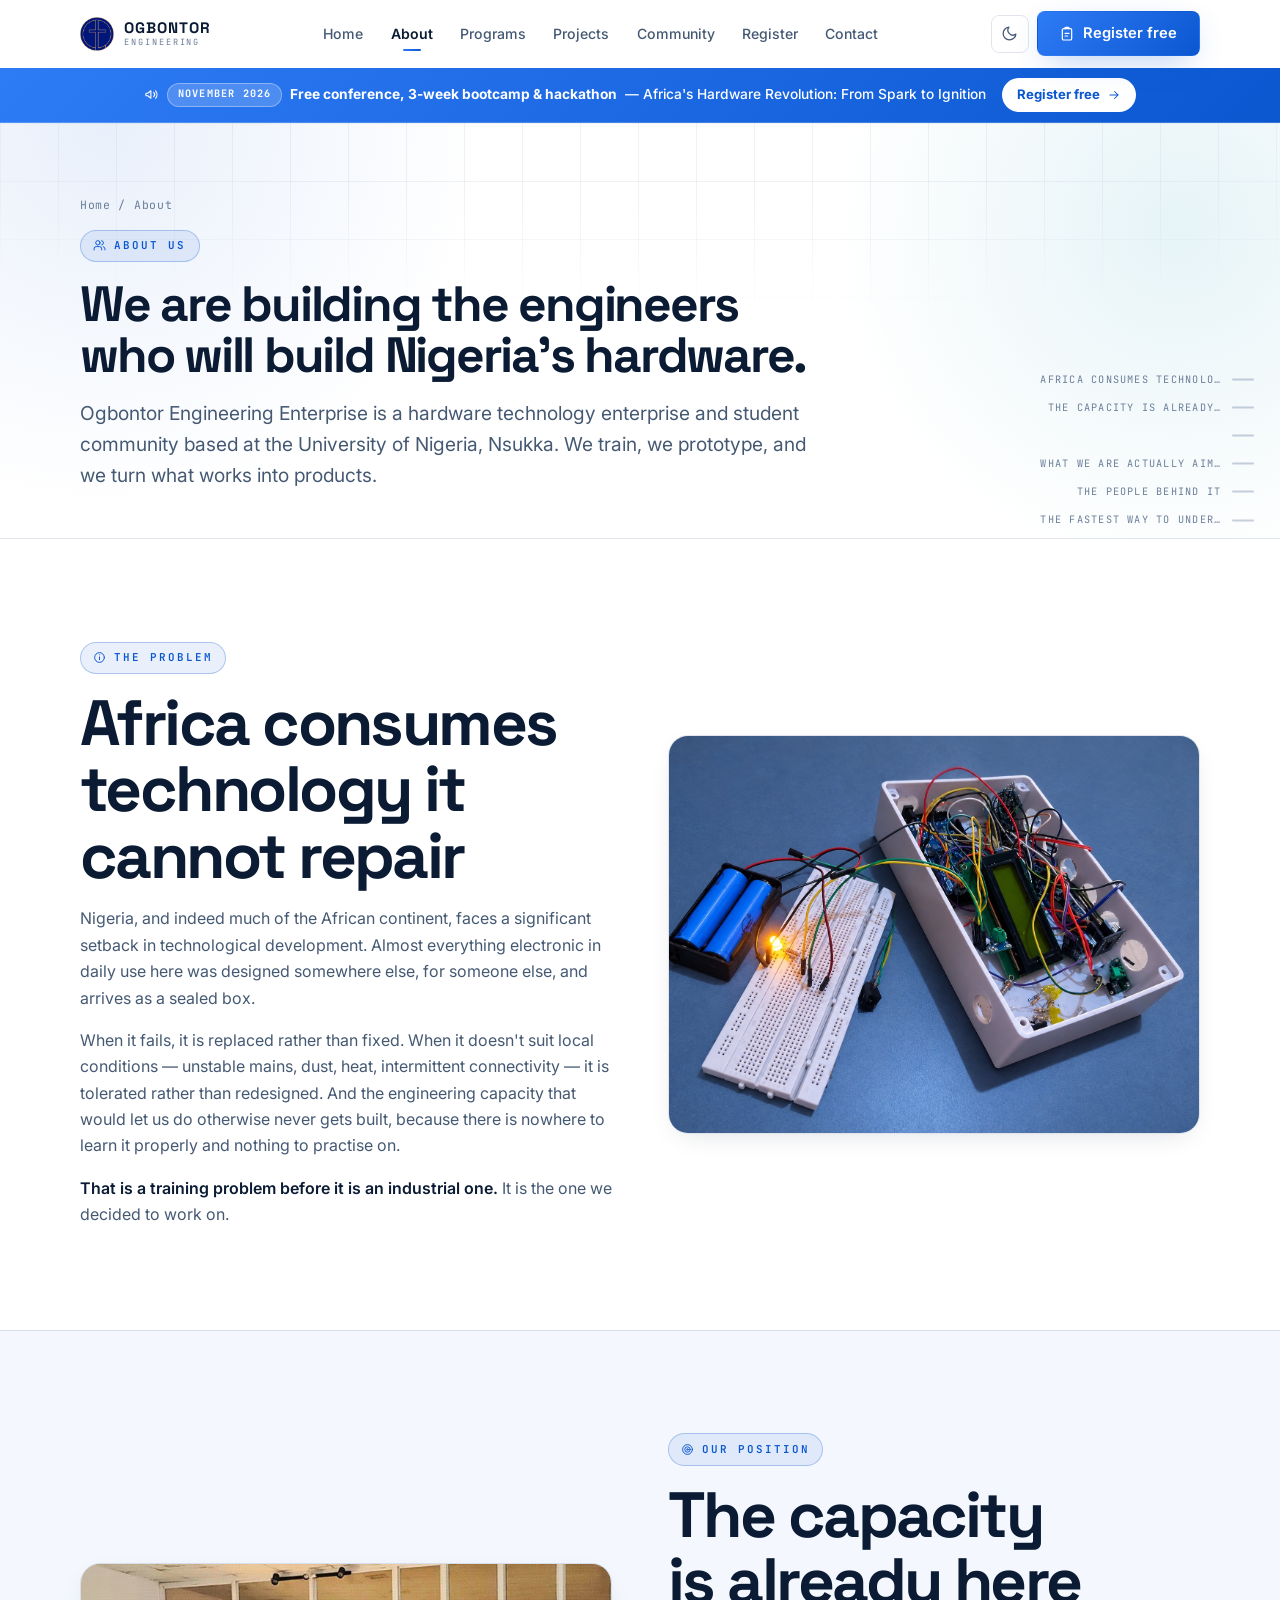
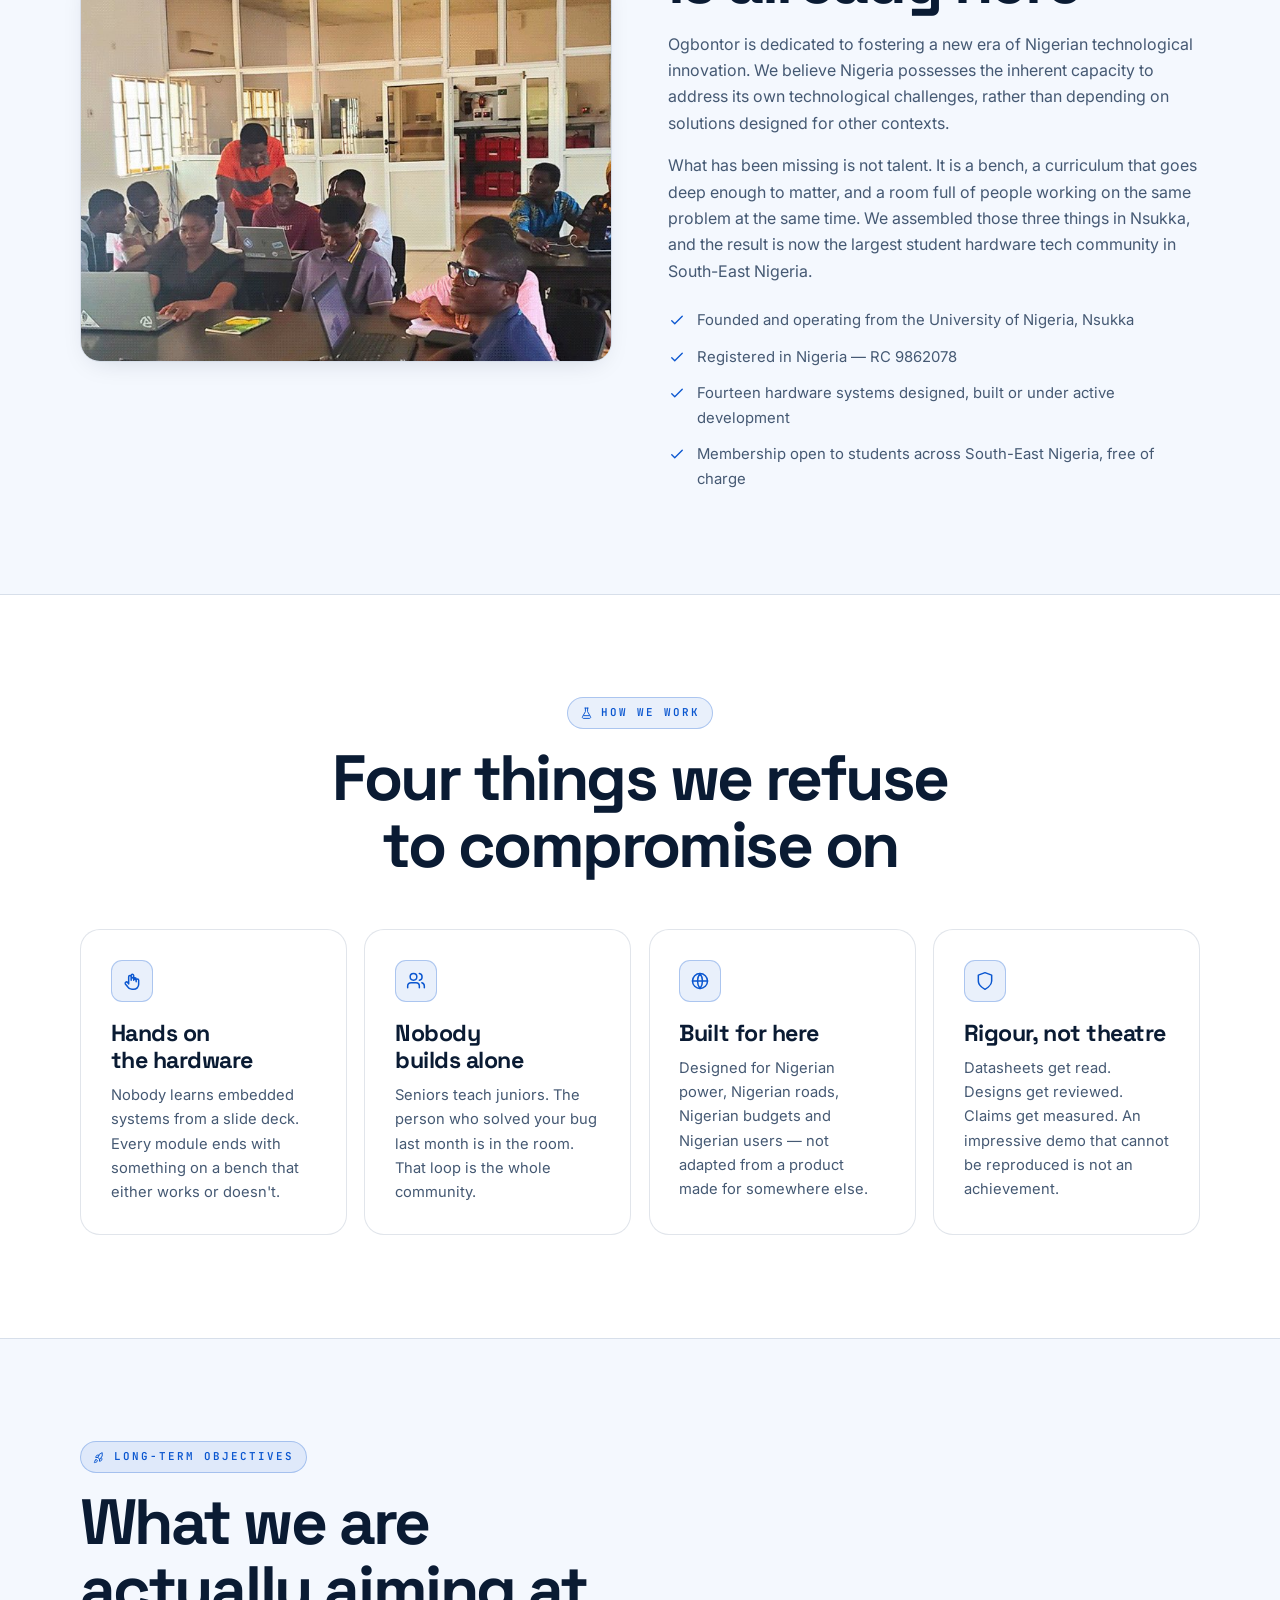
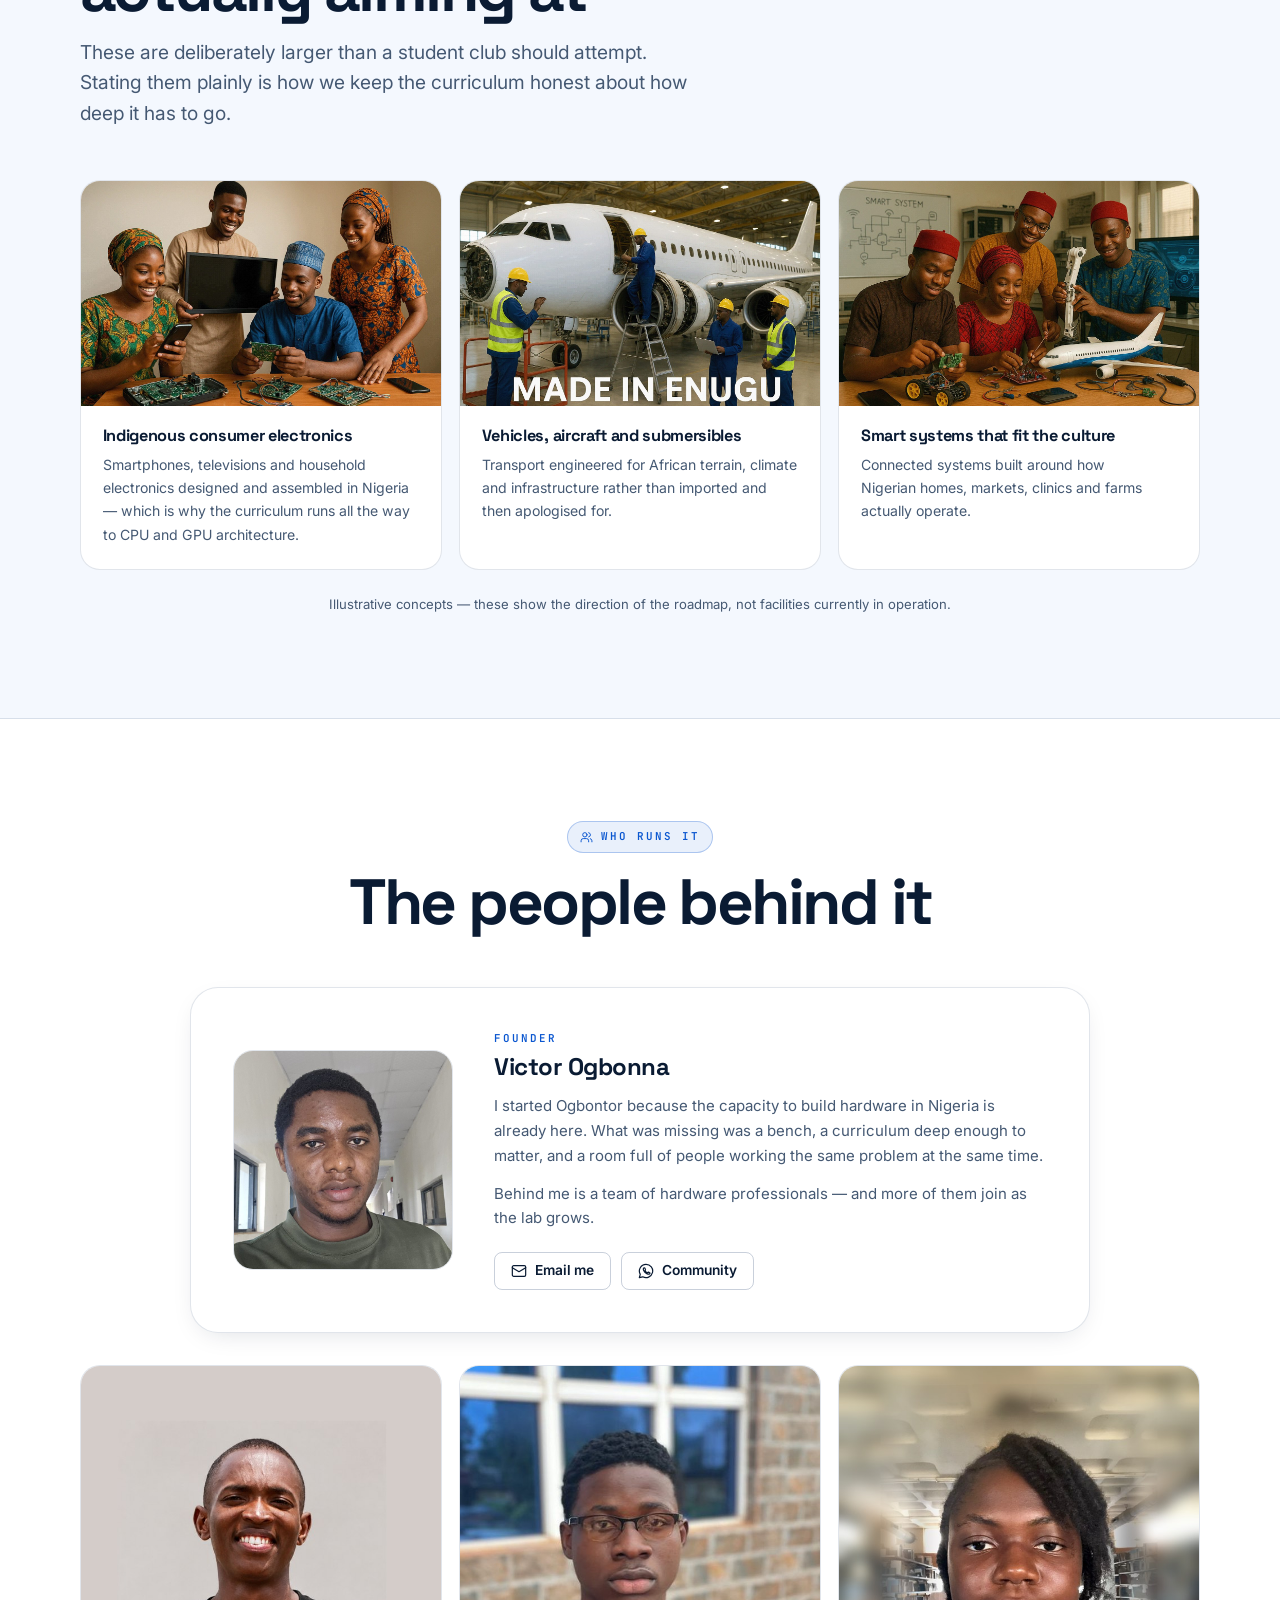
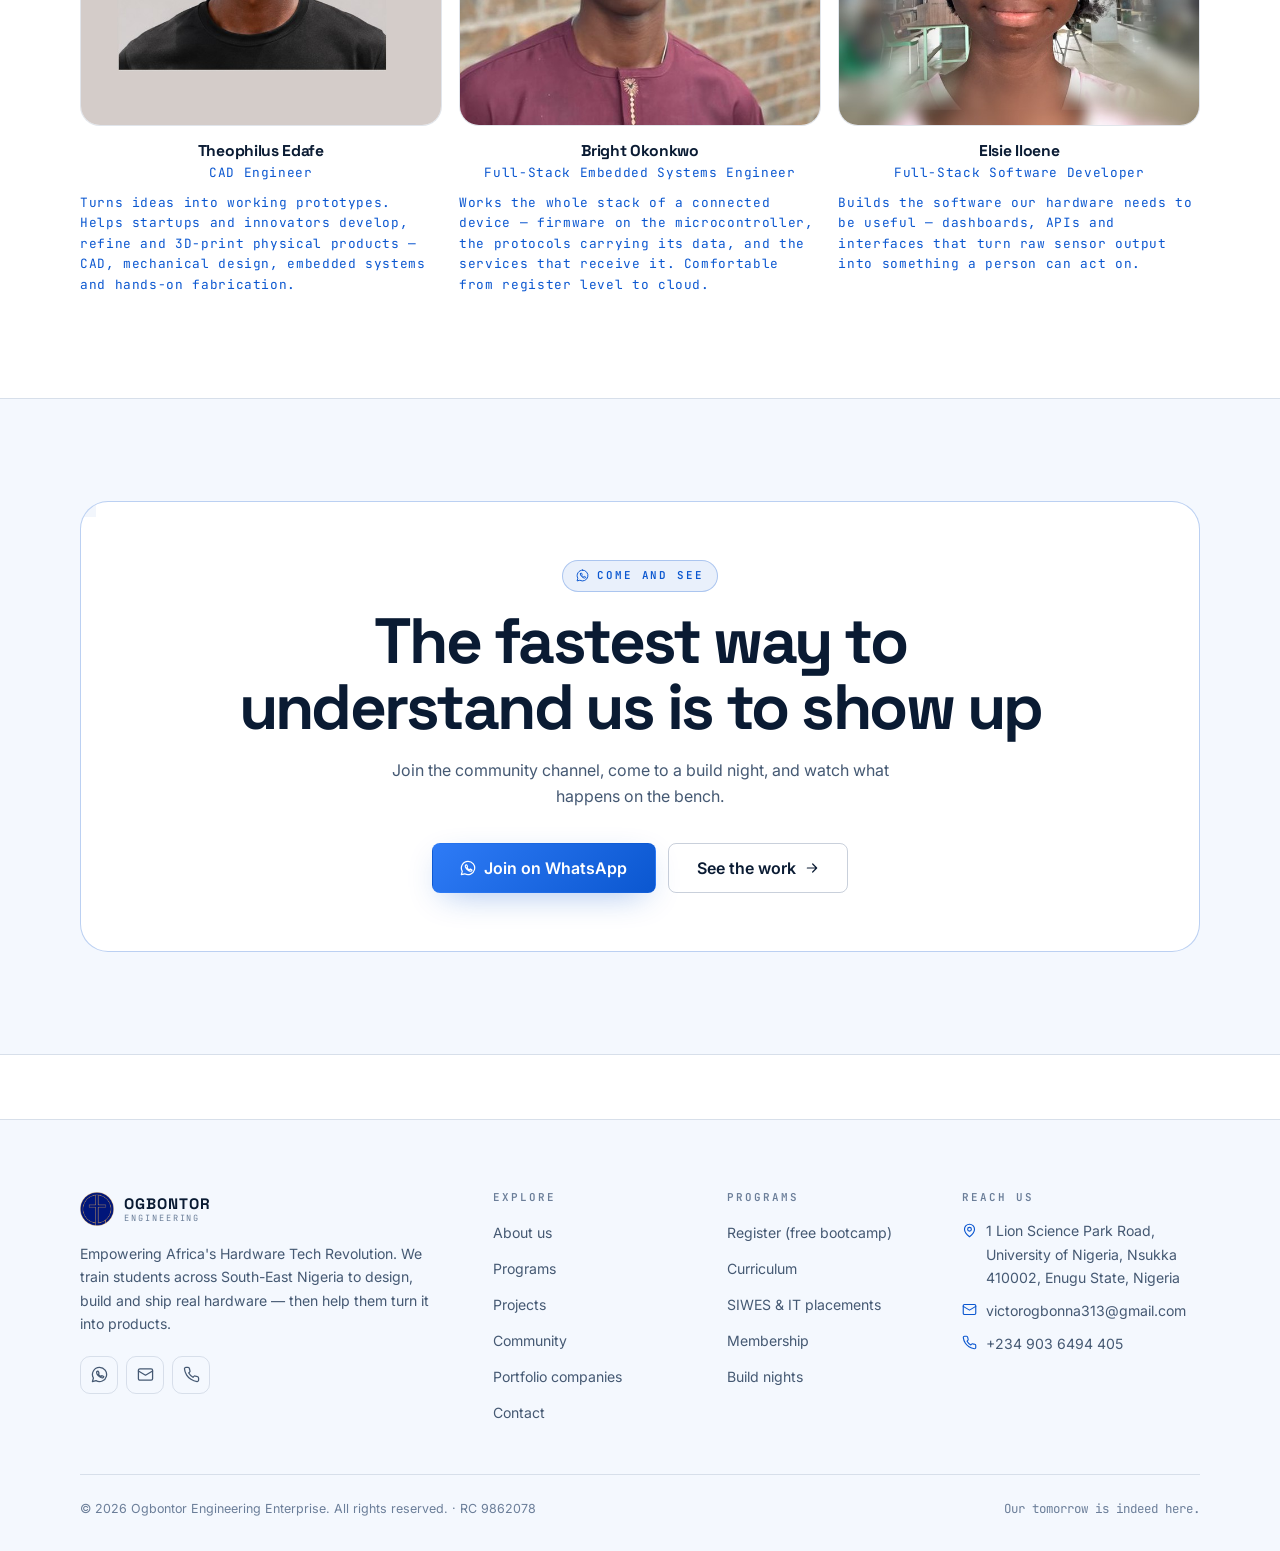
==== commit 3a5dff69: "Rebuild the link-preview card, widen two portraits, add netlify.toml The OG card was wrong in two wa" ====
--- a/about.html
+++ b/about.html
@@ -13,6 +13,8 @@
 <meta property="og:description" content="Who we are: a hardware technology enterprise and the largest student hardware tech community in South-East Nigeria, based at the University of Nigeria, Nsukka.">
 <meta property="og:url" content="https://ogbontor.com/about.html">
 <meta property="og:image" content="https://ogbontor.com/assets/img/og-image.png">
+<meta property="og:image:secure_url" content="https://ogbontor.com/assets/img/og-image.png">
+<meta property="og:image:type" content="image/png">
 <meta property="og:image:width" content="1200">
 <meta property="og:image:height" content="630">
 <meta property="og:image:alt" content="Ogbontor Engineering Enterprise — South-East Nigeria's largest student hardware tech community">
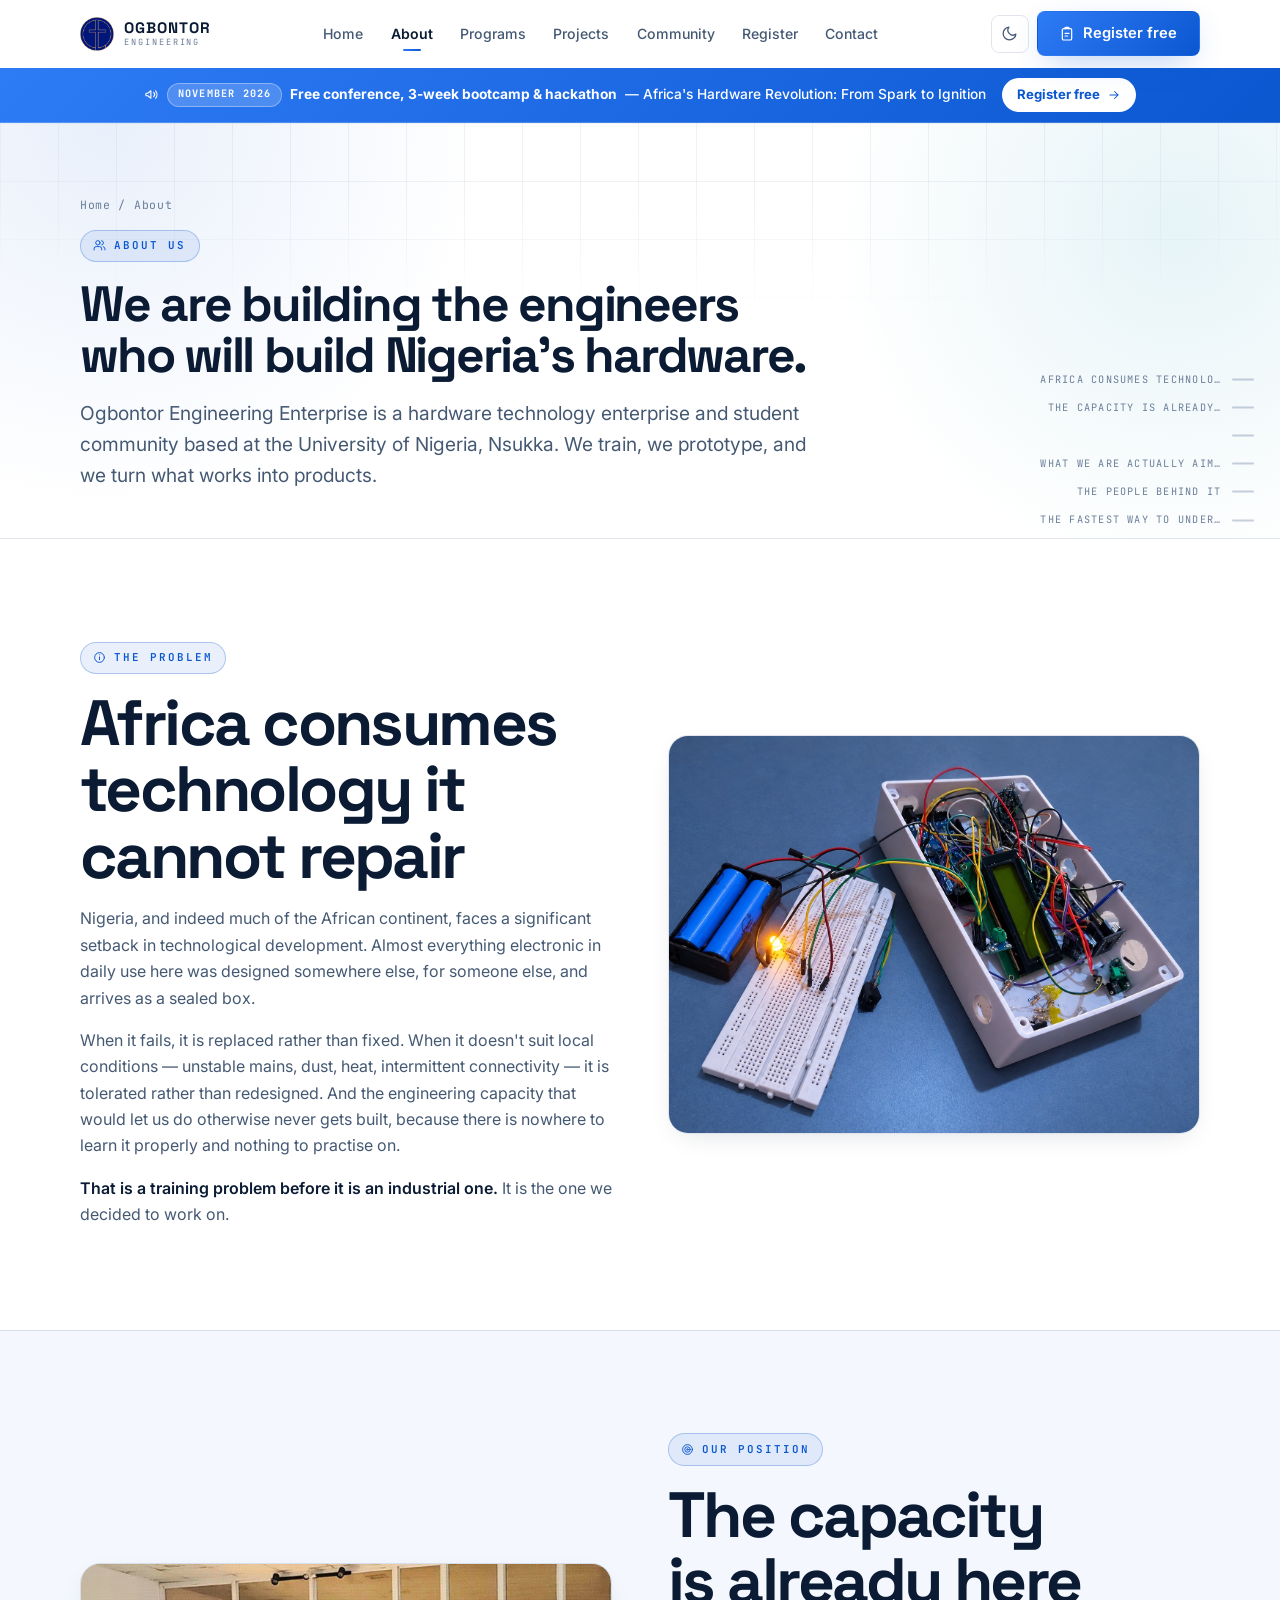
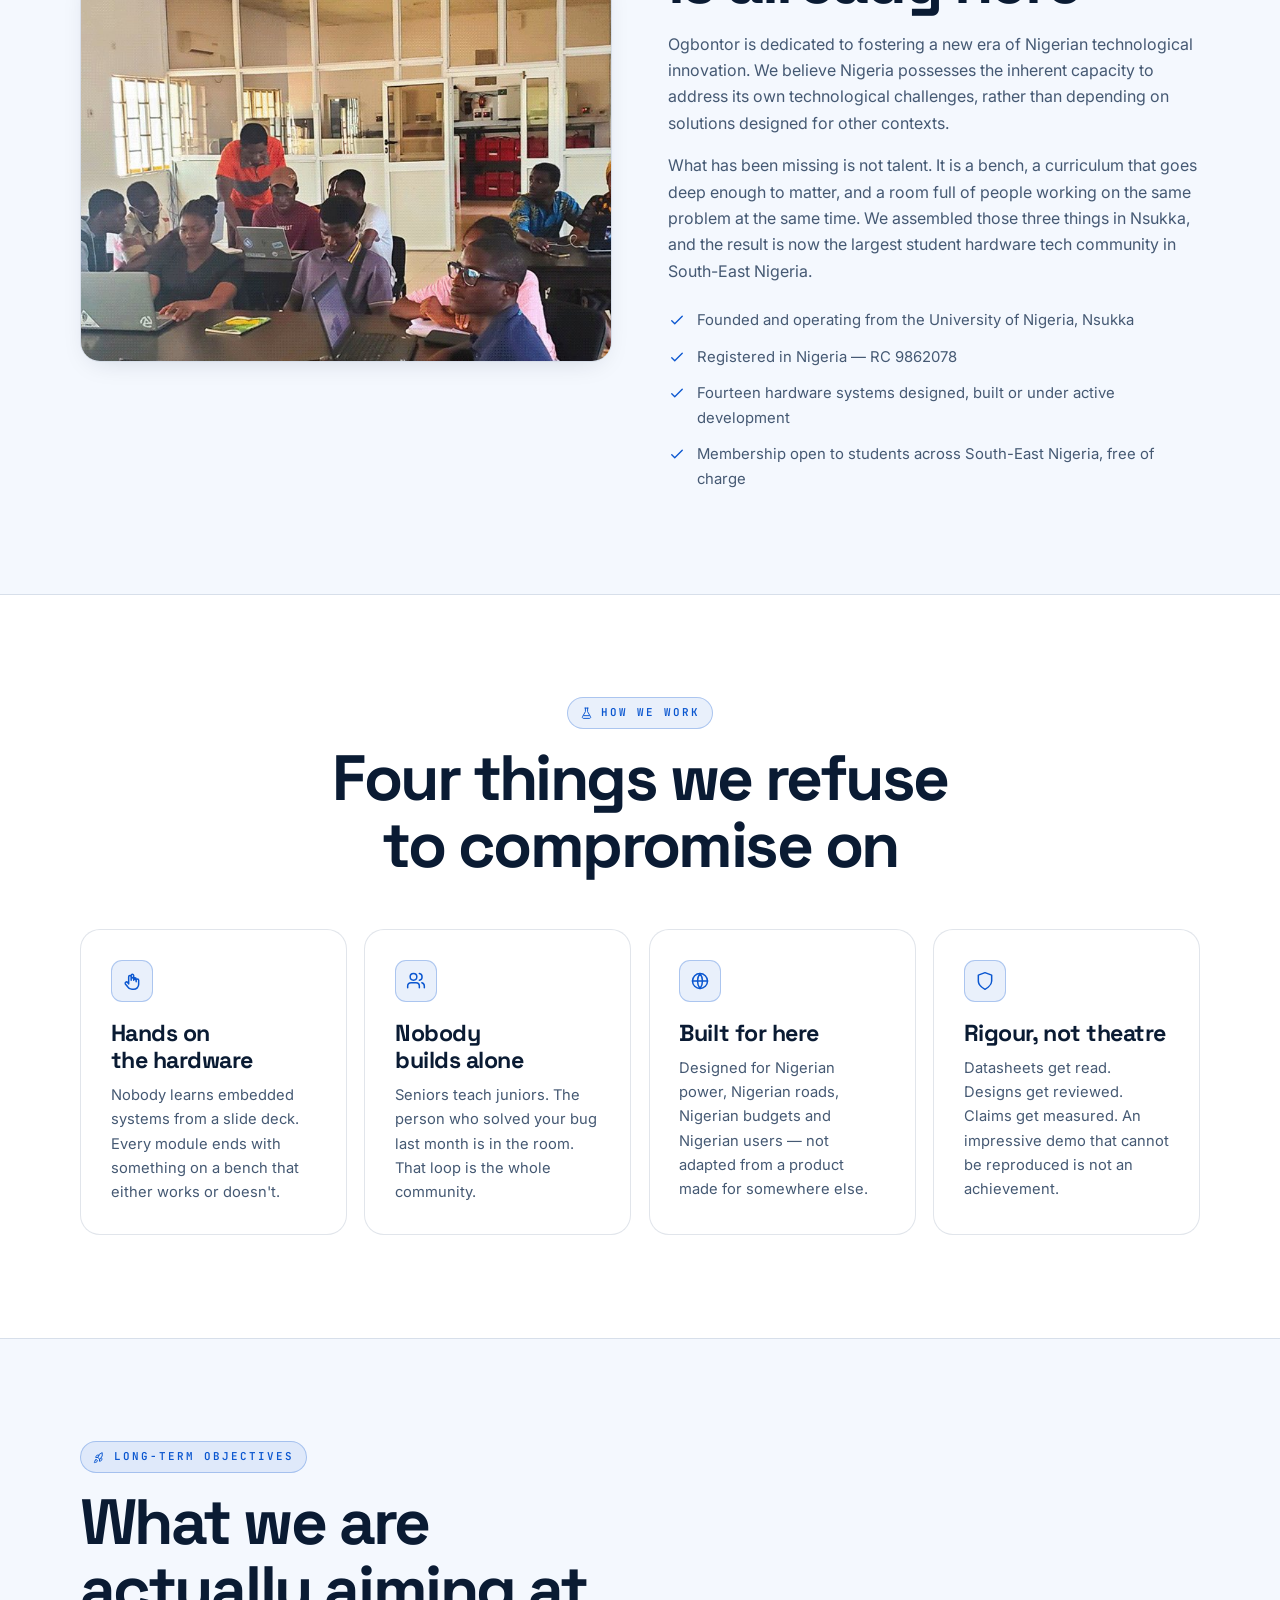
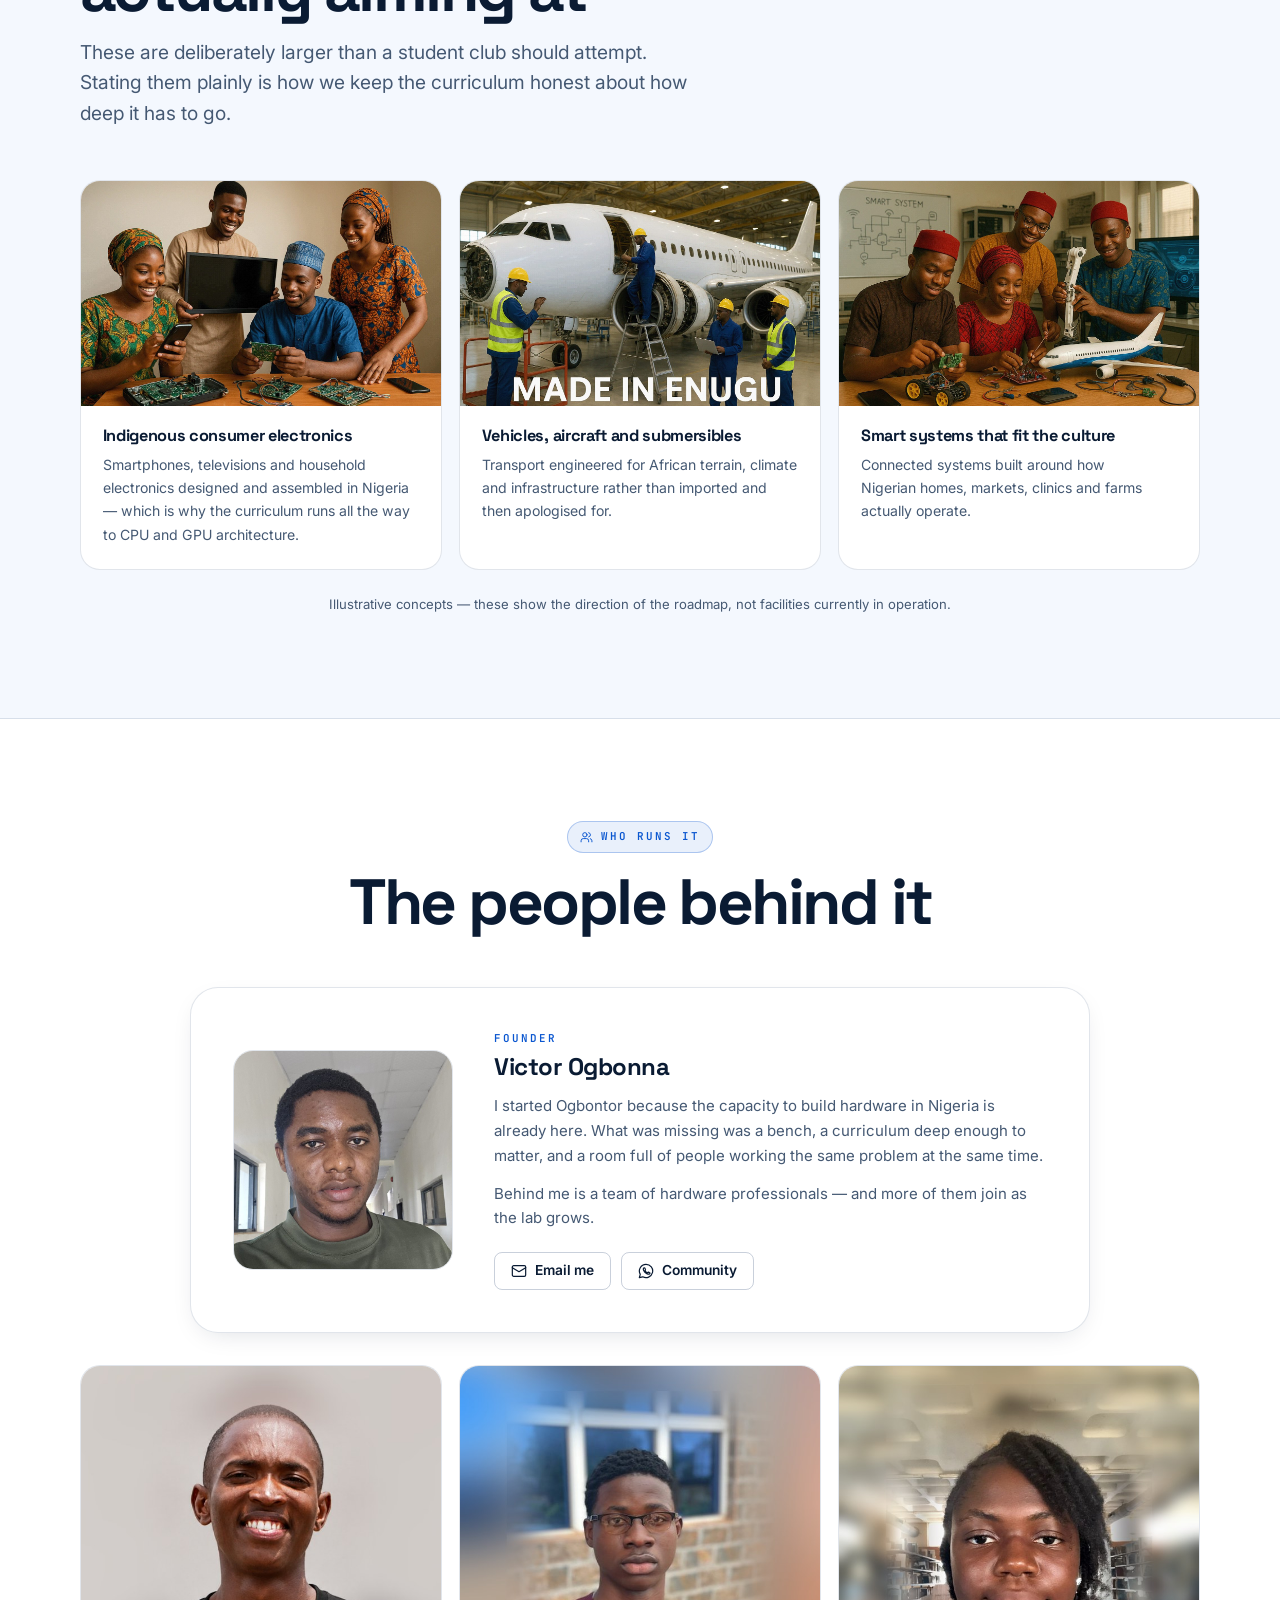
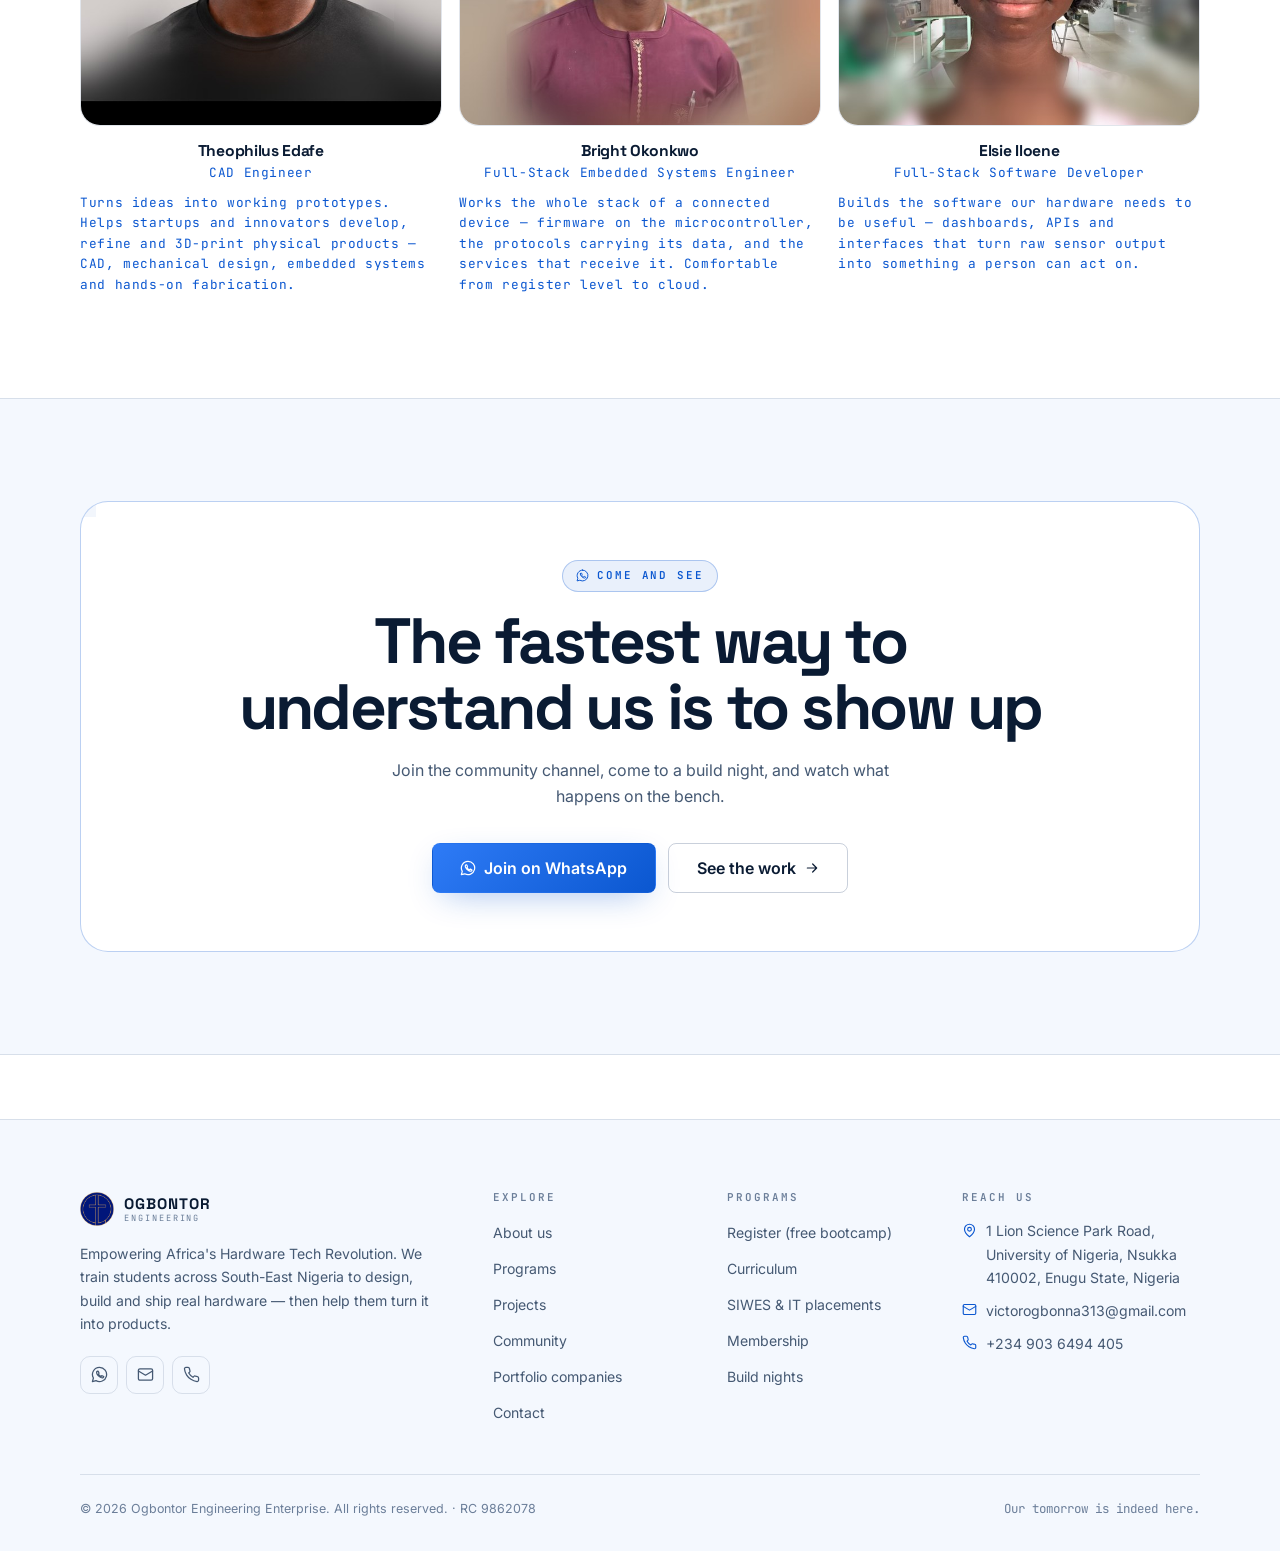
==== commit a0fc05c4: "Serve the link preview as a baseline JPEG at a new URL Server side was already correct: the crawler " ====
--- a/about.html
+++ b/about.html
@@ -12,15 +12,15 @@
 <meta property="og:title" content="About — Ogbontor Engineering Enterprise">
 <meta property="og:description" content="Who we are: a hardware technology enterprise and the largest student hardware tech community in South-East Nigeria, based at the University of Nigeria, Nsukka.">
 <meta property="og:url" content="https://ogbontor.com/about.html">
-<meta property="og:image" content="https://ogbontor.com/assets/img/og-image.png">
-<meta property="og:image:secure_url" content="https://ogbontor.com/assets/img/og-image.png">
-<meta property="og:image:type" content="image/png">
+<meta property="og:image" content="https://ogbontor.com/assets/img/link-preview.jpg">
+<meta property="og:image:secure_url" content="https://ogbontor.com/assets/img/link-preview.jpg">
+<meta property="og:image:type" content="image/jpeg">
 <meta property="og:image:width" content="1200">
 <meta property="og:image:height" content="630">
 <meta property="og:image:alt" content="Ogbontor Engineering Enterprise — South-East Nigeria's largest student hardware tech community">
 <meta property="og:locale" content="en_NG">
 <meta name="twitter:card" content="summary_large_image">
-<meta name="twitter:image" content="https://ogbontor.com/assets/img/og-image.png">
+<meta name="twitter:image" content="https://ogbontor.com/assets/img/link-preview.jpg">
 <meta name="twitter:image:alt" content="Ogbontor Engineering Enterprise">
 <meta name="author" content="Ogbontor Engineering Enterprise">
 <meta name="robots" content="index, follow, max-image-preview:large, max-snippet:-1, max-video-preview:-1">
@@ -44,7 +44,7 @@
   "alternateName": "Ogbontor",
   "url": "https://ogbontor.com/",
   "logo": "https://ogbontor.com/assets/img/logo.png",
-  "image": "https://ogbontor.com/assets/img/og-image.png",
+  "image": "https://ogbontor.com/assets/img/link-preview.jpg",
   "description": "The largest student hardware tech community in South-East Nigeria — training students in embedded systems, robotics, IoT and blockchain hardware.",
   "email": "victorogbonna313@gmail.com",
   "telephone": "+2349036494405",
@@ -87,7 +87,7 @@
   "isAccessibleForFree": true,
   "inLanguage": "en-NG",
   "url": "https://ogbontor.com/register.html",
-  "image": "https://ogbontor.com/assets/img/og-image.png",
+  "image": "https://ogbontor.com/assets/img/link-preview.jpg",
   "location": {
     "@type": "Place",
     "name": "University of Nigeria, Nsukka",
